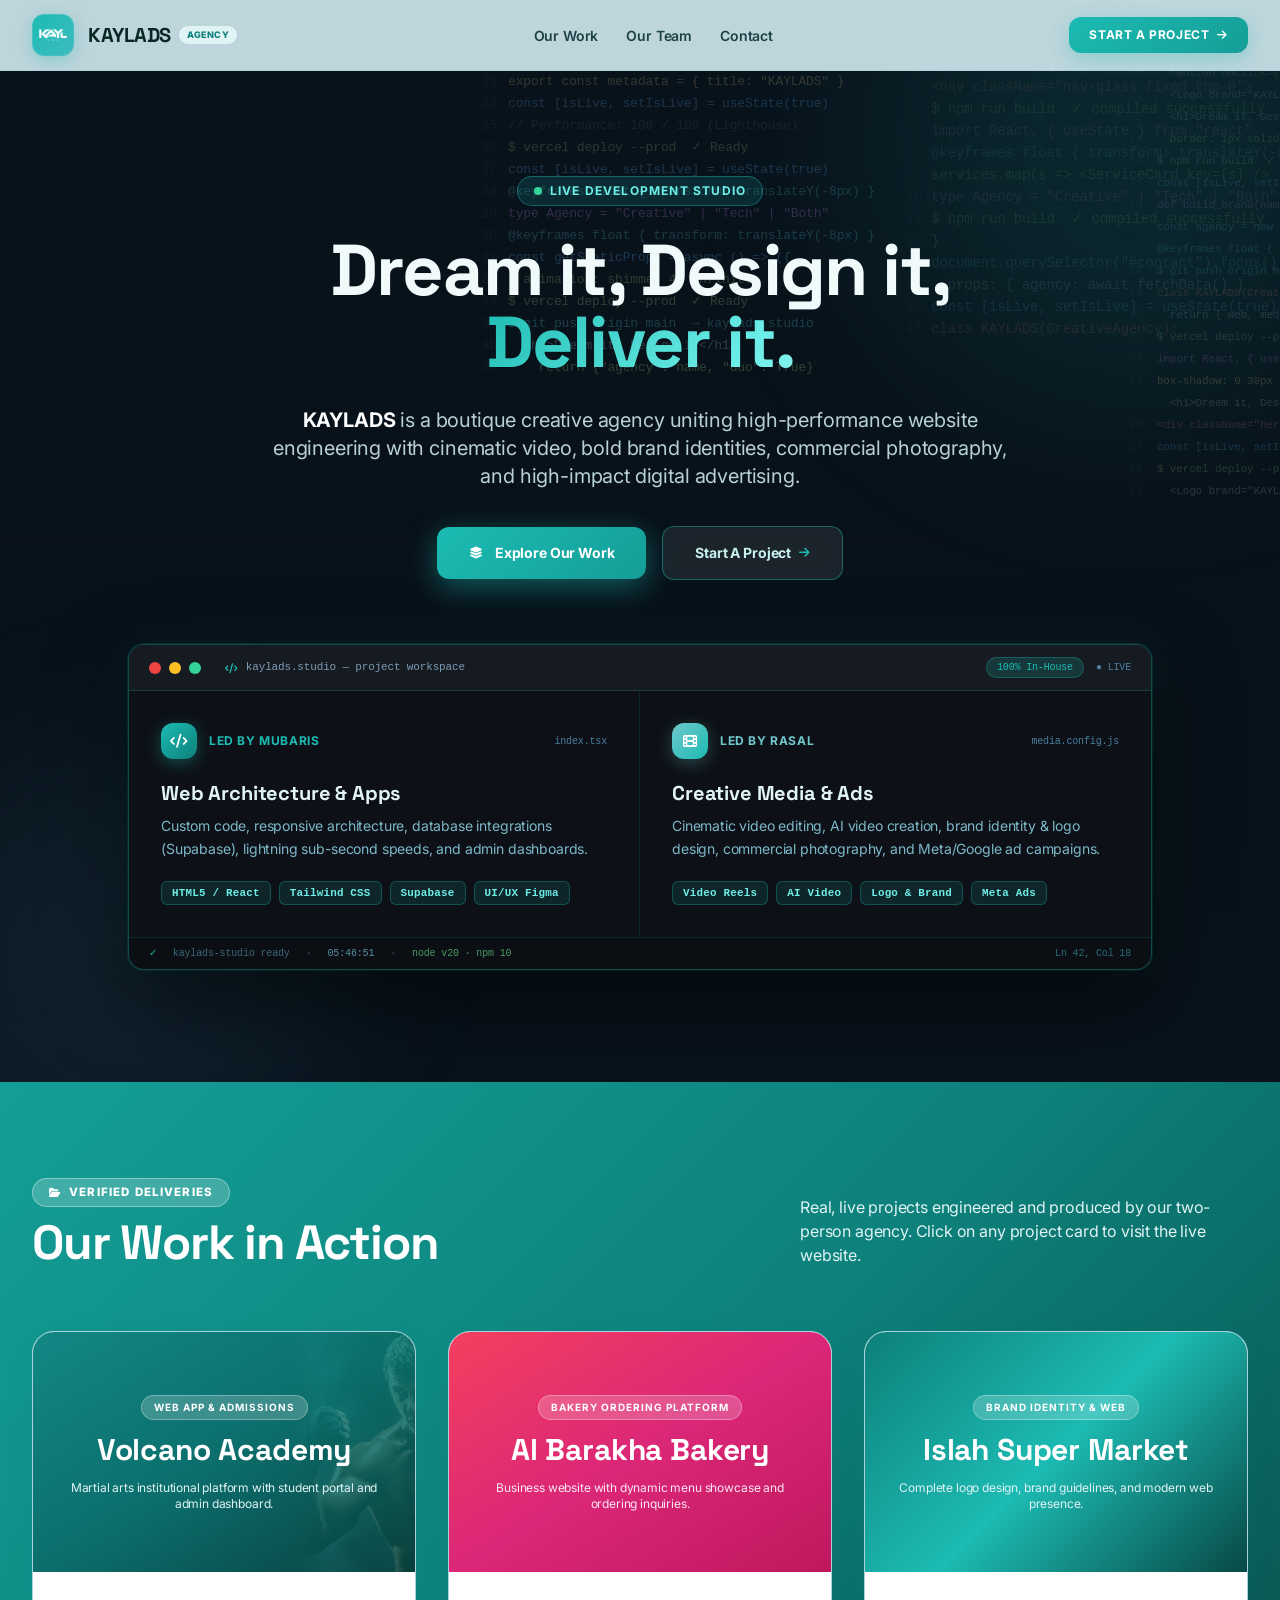
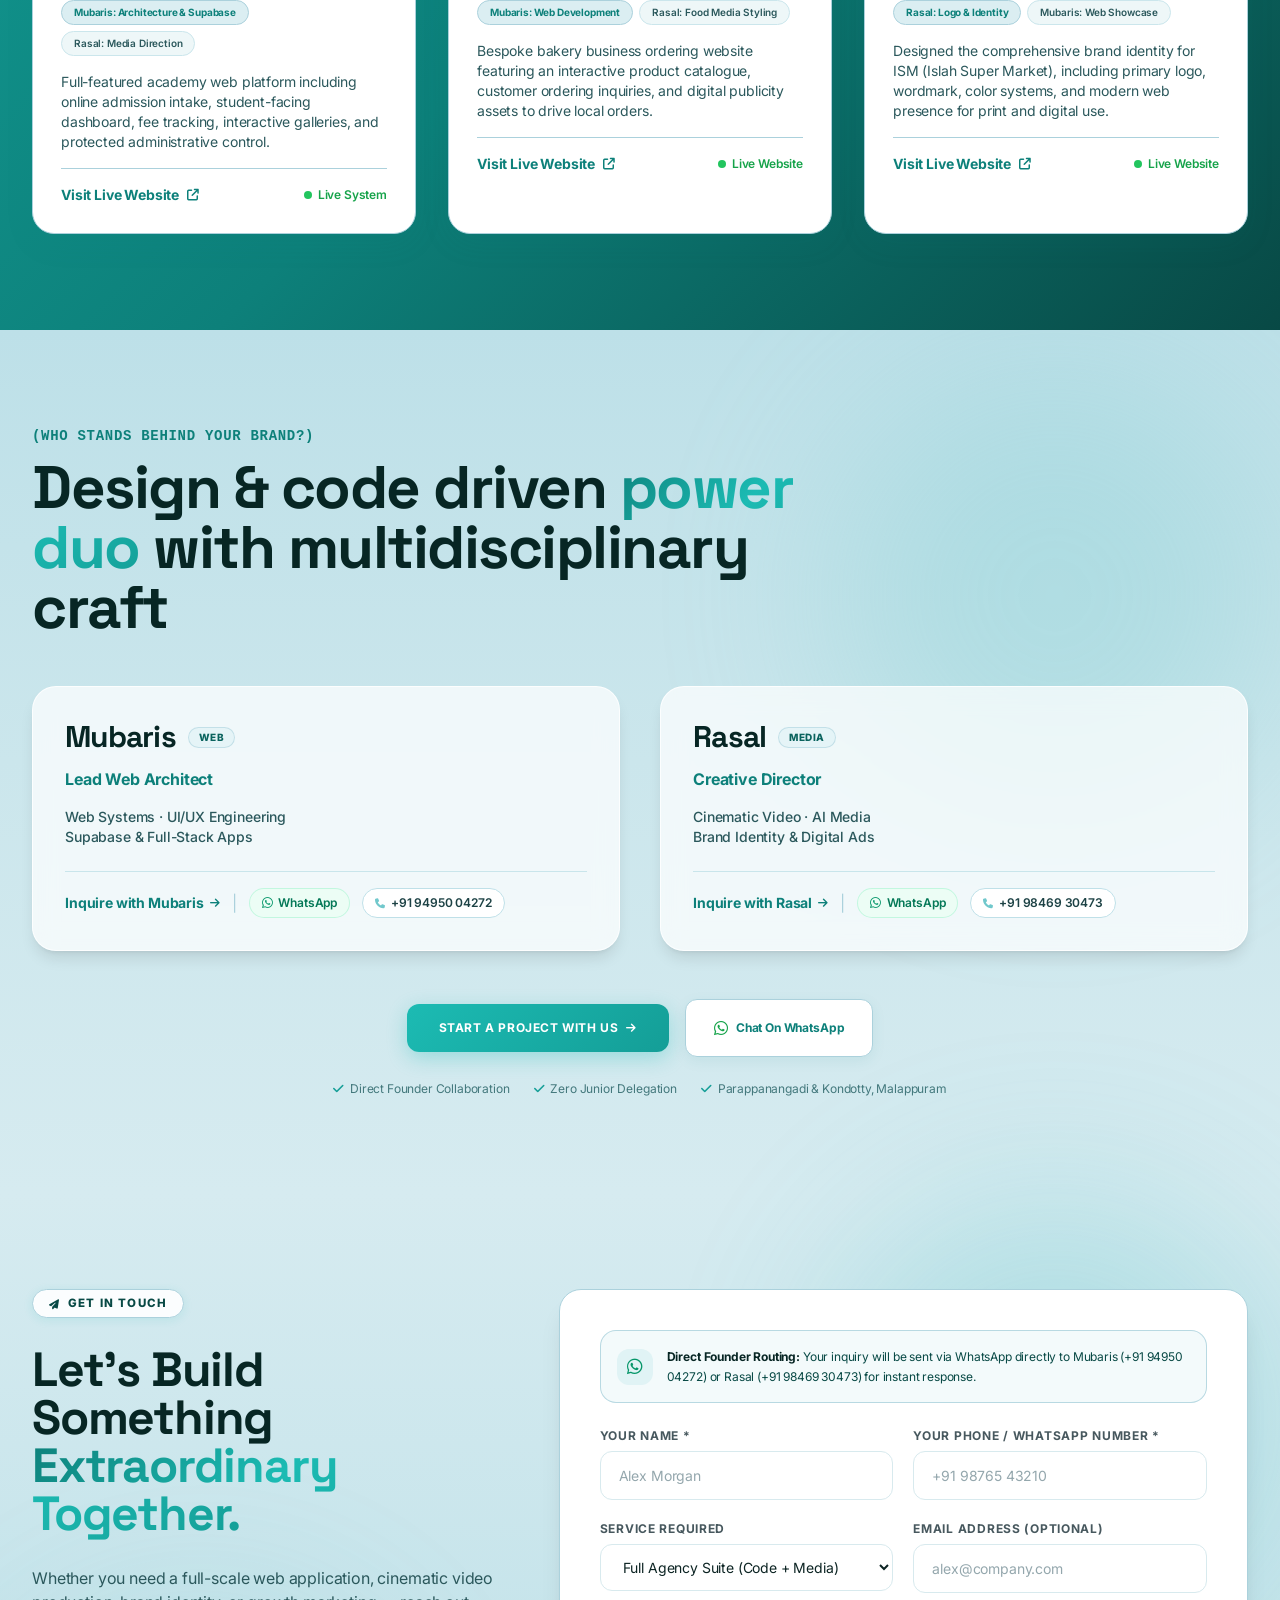
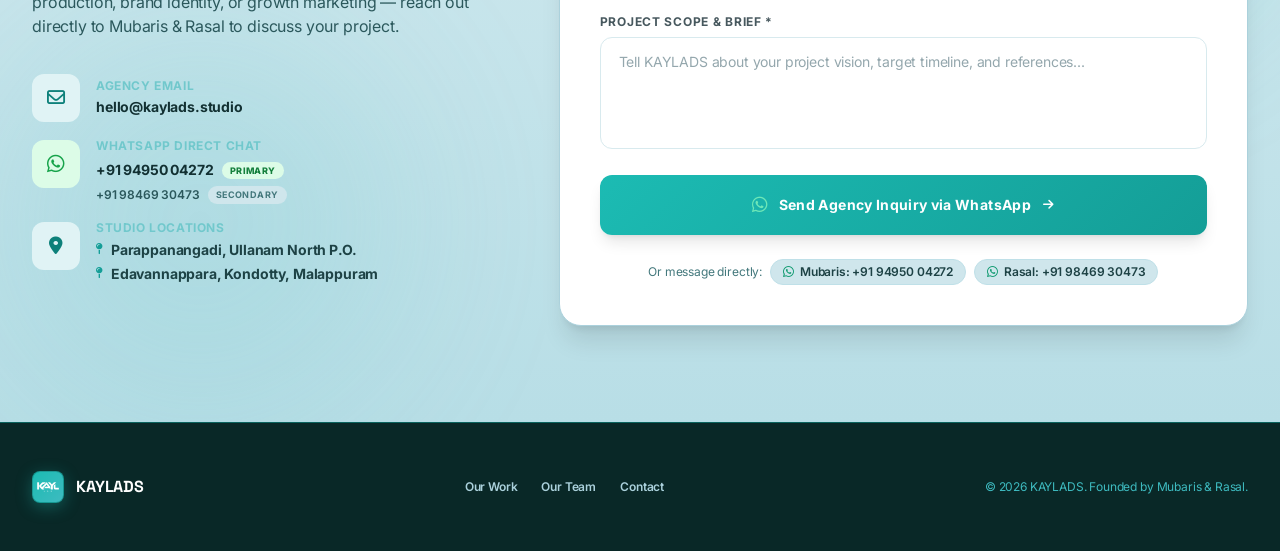
==== index.html @ cbc44e47 "fix(mobile): reduce canvas columns and spacing on small screens" ====
<!DOCTYPE html>
<html lang="en" class="scroll-smooth">
<head>
    <meta charset="UTF-8">
    <meta name="viewport" content="width=device-width, initial-scale=1.0">
    <meta http-equiv="X-Content-Type-Options" content="nosniff">
    <meta name="referrer" content="strict-origin-when-cross-origin">
    <link rel="icon" type="image/png" href="kaylads-logo-square-white.png">
    <title data-brand-meta-title>KAYLADS | Two-Person Creative & Digital Agency</title>
    <meta name="description" content="KAYLADS is a premium two-person creative agency founded by Mubaris (Web Architect) and Rasal (Creative Director). We engineer high-performance websites and produce cinematic video, bold brand identities, photography, and high-impact digital advertising.">

    <!-- Google Fonts: Space Grotesk (headings) + Inter (body) -->
    <link rel="preconnect" href="https://fonts.googleapis.com">
    <link rel="preconnect" href="https://fonts.gstatic.com" crossorigin>
    <link href="https://fonts.googleapis.com/css2?family=Space+Grotesk:wght@400;500;600;700;800&family=Inter:wght@300;400;500;600;700;800&display=swap" rel="stylesheet">

    <!-- FontAwesome 6 -->
    <link rel="stylesheet" href="https://cdnjs.cloudflare.com/ajax/libs/font-awesome/6.5.1/css/all.min.css">

    <!-- Pre-compiled stylesheet (offline safe) -->
    <link rel="stylesheet" href="./style.css">

    <!-- Tailwind local engine -->
    <script src="./tailwind.js"></script>
    <script>
        tailwind.config = {
            theme: {
                extend: {
                    fontFamily: {
                        sans: ['"Inter"', 'sans-serif'],
                        display: ['"Space Grotesk"', 'sans-serif']
                    },
                    colors: {
                        violet: {
                            50:  '#f0f9fa',
                            100: '#e0f3f5',
                            200: '#abd1dc',
                            300: '#6fc8cb',
                            400: '#3ebbc0',
                            500: '#1cbbb3',
                            600: '#149e97',
                            700: '#0d807a',
                            800: '#0a635e',
                            900: '#084945',
                        },
                        teal: {
                            50:  '#f0f9fa',
                            100: '#e0f3f5',
                            200: '#abd1dc',
                            300: '#6fc8cb',
                            400: '#3ebbc0',
                            500: '#1cbbb3',
                            600: '#149e97',
                            700: '#0d807a',
                            800: '#0a635e',
                            900: '#084945',
                        },
                        slate: {
                            50:  '#dceef2',
                            100: '#cfe6ec',
                            200: '#bfe0e8',
                            300: '#abd1dc',
                            400: '#71c8cc',
                            500: '#43787c',
                            600: '#2b585c',
                            700: '#1d4245',
                            800: '#123032',
                            900: '#072624',
                        }
                    },
                    animation: {
                        'float': 'float 6s ease-in-out infinite',
                        'pulse-slow': 'pulse 4s cubic-bezier(0.4, 0, 0.6, 1) infinite',
                    },
                    keyframes: {
                        float: {
                            '0%, 100%': { transform: 'translateY(0px)' },
                            '50%': { transform: 'translateY(-8px)' },
                        }
                    }
                }
            }
        }
    </script>

    <style>
        /* ================================================
           KAYLADS AGENCY DESIGN SYSTEM — Turquoise & Ice Blue Theme
           Canvas: Soft Ice Blue (#d6ebf0 / #cbe6ec)
           Soft Accent: Pastel Ice Blue (#abd1dc / #bde0e8)
           Primary Accent: Vibrant Turquoise / Cyan (#1cbbb3 / #149e97)
           Wave & Pattern Accent: Wave Teal (#71c8cc / #3ebbc0)
           Contrast Text: Deep Cyan-Slate (#072624 / #163837 / #2b585c)
        ================================================ */
        :root {
            --bg-canvas: #d6ebf0;
            --bg-surface: #cbe6ec;
            --bg-surface-subtle: #bde0e8;
            --border-light: #abd1dc;
            --border-hover: #1cbbb3;
            --text-heading: #072624;
            --text-body: #163837;
            --text-muted: #3d6062;
            --violet-primary: #1cbbb3;
            --violet-deep: #149e97;
            --violet-soft: #cbe6ec;
        }

        html { scroll-behavior: smooth; }

        body {
            background-color: var(--bg-canvas);
            color: var(--text-body);
            font-family: 'Inter', sans-serif;
            overflow-x: hidden;
            letter-spacing: -0.01em;
        }

        /* ── Custom Scrollbar ── */
        ::-webkit-scrollbar { width: 7px; }
        ::-webkit-scrollbar-track { background: #cbe6ec; }
        ::-webkit-scrollbar-thumb { background: #1cbbb3; border-radius: 4px; }
        ::-webkit-scrollbar-thumb:hover { background: #149e97; }

        /* ── Selection ── */
        ::selection { background: #1cbbb3; color: #ffffff; }

        /* ── Agency Brand Logo ── */
        .agency-logo-badge {
            width: 42px;
            height: 42px;
            border-radius: 12px;
            background: linear-gradient(135deg, #1cbbb3 0%, #3ebbc0 100%);
            display: flex;
            align-items: center;
            justify-content: center;
            box-shadow: 0 4px 16px rgba(28, 187, 179, 0.35);
            flex-shrink: 0;
            transition: transform 0.25s ease;
        }
        .agency-logo-badge:hover {
            transform: scale(1.05);
        }

        /* ── Navigation Glass ── */
        .nav-glass {
            background: rgba(207, 230, 236, 0.92);
            backdrop-filter: blur(20px);
            -webkit-backdrop-filter: blur(20px);
            border-bottom: 1px solid rgba(171, 209, 220, 0.7);
            transition: all 0.3s ease;
        }
        .nav-glass.scrolled {
            box-shadow: 0 8px 30px rgba(13, 128, 122, 0.12);
            background: rgba(195, 224, 231, 0.96);
        }
        .nav-link {
            font-size: 0.875rem;
            font-weight: 600;
            color: #1d4245;
            transition: color 0.2s ease;
        }
        .nav-link:hover { color: #0d807a; }
        .nav-link.active { color: #0d807a; }

        /* ── Primary & Secondary Buttons ── */
        .btn-violet-primary {
            background: linear-gradient(135deg, #1cbbb3 0%, #149e97 100%);
            color: #ffffff;
            font-weight: 700;
            border-radius: 12px;
            transition: all 0.25s cubic-bezier(0.16, 1, 0.3, 1);
            box-shadow: 0 6px 20px rgba(28, 187, 179, 0.32);
            display: inline-flex;
            align-items: center;
            justify-content: center;
            gap: 8px;
        }
        .btn-violet-primary:hover {
            background: linear-gradient(135deg, #149e97 0%, #0d807a 100%);
            transform: translateY(-2px);
            box-shadow: 0 10px 28px rgba(28, 187, 179, 0.42);
            color: #ffffff;
        }

        .btn-violet-secondary {
            background: #ffffff;
            color: #0d807a;
            font-weight: 700;
            border-radius: 12px;
            border: 1.5px solid #abd1dc;
            transition: all 0.25s ease;
            display: inline-flex;
            align-items: center;
            justify-content: center;
            gap: 8px;
            box-shadow: 0 4px 14px rgba(13, 128, 122, 0.08);
        }
        .btn-violet-secondary:hover {
            border-color: #1cbbb3;
            background: #e0f3f5;
            transform: translateY(-2px);
            box-shadow: 0 6px 18px rgba(28, 187, 179, 0.18);
        }

        /* ── Agency Cards ── */
        .agency-card {
            background: #ffffff;
            border: 1.5px solid #abd1dc;
            border-radius: 22px;
            box-shadow: 0 10px 30px rgba(13, 128, 122, 0.08);
            transition: all 0.35s cubic-bezier(0.16, 1, 0.3, 1);
        }
        .agency-card:hover {
            border-color: #1cbbb3;
            box-shadow: 0 18px 45px -8px rgba(28, 187, 179, 0.28);
            transform: translateY(-5px);
        }

        /* ── Featured Highlight Card ── */
        .agency-card-featured {
            background: linear-gradient(135deg, #1cbbb3 0%, #149e97 50%, #0a635e 100%);
            color: #ffffff;
            border: none;
            box-shadow: 0 16px 36px rgba(20, 158, 151, 0.28);
        }
        .agency-card-featured:hover {
            box-shadow: 0 20px 48px rgba(20, 158, 151, 0.38);
            transform: translateY(-5px);
        }

        /* ── Section Labels / Badges ── */
        .agency-label {
            display: inline-flex;
            align-items: center;
            gap: 8px;
            font-size: 0.72rem;
            font-weight: 800;
            letter-spacing: 0.1em;
            text-transform: uppercase;
            color: #084945;
            background: rgba(255, 255, 255, 0.9);
            border: 1px solid #abd1dc;
            padding: 5px 16px;
            border-radius: 9999px;
            box-shadow: 0 2px 10px rgba(28, 187, 179, 0.12);
        }

        /* ── Gradient Text ── */
        .gradient-text {
            background: linear-gradient(135deg, #0d807a 0%, #1cbbb3 50%, #149e97 100%);
            -webkit-background-clip: text;
            -webkit-text-fill-color: transparent;
            background-clip: text;
        }

        /* ── Pills & Tags ── */
        .pill-violet {
            display: inline-block;
            padding: 4px 12px;
            background: #dbeef2;
            color: #0d807a;
            border: 1px solid #abd1dc;
            border-radius: 9999px;
            font-size: 0.72rem;
            font-weight: 700;
        }
        .pill-slate {
            display: inline-block;
            padding: 4px 12px;
            background: #eef7f8;
            color: #2b585c;
            border: 1px solid #cbe6ec;
            border-radius: 9999px;
            font-size: 0.72rem;
            font-weight: 600;
        }

        /* ── Ambient Background Blobs ── */
        .ambient-blob {
            position: absolute;
            border-radius: 9999px;
            pointer-events: none;
            filter: blur(90px);
            opacity: 0.15;
        }

        /* ── Icon Box ── */
        .agency-icon-box {
            width: 54px;
            height: 54px;
            border-radius: 16px;
            display: flex;
            align-items: center;
            justify-content: center;
            font-size: 1.35rem;
            flex-shrink: 0;
            transition: transform 0.3s ease;
        }
        .agency-card:hover .agency-icon-box {
            transform: scale(1.1) rotate(2deg);
        }

        /* ── Workflow Step Numbers ── */
        .step-number {
            font-family: 'Space Grotesk', sans-serif;
            font-size: 2.8rem;
            font-weight: 800;
            background: linear-gradient(135deg, #abd1dc, #6fc8cb);
            -webkit-background-clip: text;
            -webkit-text-fill-color: transparent;
            background-clip: text;
            line-height: 1;
        }

        /* ── Form Inputs ── */
        .agency-input {
            width: 100%;
            padding: 13px 18px;
            background: #ffffff;
            border: 1.5px solid #d8eaee;
            border-radius: 12px;
            color: #0c2423;
            font-size: 0.875rem;
            font-family: 'Inter', sans-serif;
            transition: border-color 0.2s ease, box-shadow 0.2s ease;
            outline: none;
        }
        .agency-input::placeholder { color: #94a7ad; }
        .agency-input:focus {
            border-color: #1cbbb3;
            box-shadow: 0 0 0 3px rgba(28, 187, 179, 0.15);
        }
        .agency-label-text {
            display: block;
            font-size: 0.75rem;
            font-weight: 700;
            color: #47585e;
            text-transform: uppercase;
            letter-spacing: 0.06em;
            margin-bottom: 6px;
        }

        /* ── Scroll Reveal ── */
        .reveal {
            opacity: 0;
            transform: translateY(22px);
            transition: opacity 0.6s cubic-bezier(0.16, 1, 0.3, 1), transform 0.6s cubic-bezier(0.16, 1, 0.3, 1);
        }
        .reveal.visible {
            opacity: 1;
            transform: translateY(0);
        }

        /* ══════════════════════════════════════════════
           KAYLADS LIVE CODING HERO STYLES
        ══════════════════════════════════════════════ */

        /* Hero Section base */
        .kaylads-hero {
            background: #080e14;
            min-height: 100vh;
            position: relative;
        }

        /* Animated code gradient for "Deliver it." */
        .kaylads-code-gradient {
            background: linear-gradient(135deg, #1cbbb3 0%, #6deee8 40%, #a8f3f1 60%, #1cbbb3 100%);
            background-size: 200% 200%;
            -webkit-background-clip: text;
            -webkit-text-fill-color: transparent;
            background-clip: text;
            animation: kaylads-shimmer 4s ease-in-out infinite;
        }
        @keyframes kaylads-shimmer {
            0%   { background-position: 0% 50%; }
            50%  { background-position: 100% 50%; }
            100% { background-position: 0% 50%; }
        }

        /* Code tag pills inside editor mockup */
        .kaylads-code-tag {
            display: inline-block;
            padding: 3px 10px;
            border-radius: 6px;
            font-size: 0.68rem;
            font-weight: 700;
            font-family: 'Courier New', monospace;
            background: rgba(28, 187, 179, 0.12);
            color: #6deee8;
            border: 1px solid rgba(28, 187, 179, 0.3);
            letter-spacing: 0.02em;
            transition: background 0.2s ease;
        }
        .kaylads-code-tag:hover {
            background: rgba(28, 187, 179, 0.22);
        }

        /* Reduced motion: disable canvas animation, show static dark bg */
        @media (prefers-reduced-motion: reduce) {
            .kaylads-hero canvas { display: none; }
            .kaylads-code-gradient { animation: none; }
        }

        /* Mobile tweaks for hero canvas */
        @media (max-width: 640px) {
            .kaylads-hero { min-height: auto; }
        }
    </style>
</head>

<body style="background:#d6ebf0; color:#163837;">

    <!-- ============================================================ -->
    <!-- NAVIGATION BAR                                               -->
    <!-- ============================================================ -->
    <nav id="mainNav" class="nav-glass fixed top-0 left-0 right-0 z-50 py-3.5">
        <div class="max-w-7xl mx-auto px-4 sm:px-6 lg:px-8">
            <div class="flex items-center justify-between">

                <!-- Agency Logo & Wordmark -->
                <a href="#home" class="flex items-center gap-3.5 group">
                    <div class="agency-logo-badge overflow-hidden p-1.5 border border-teal-300/40">
                        <img src="kaylads-logo-white.png" alt="KAYLADS Logo" class="w-full h-full object-contain">
                    </div>
                    <div>
                        <div class="flex items-center gap-2">
                            <span class="font-display font-extrabold text-xl text-slate-900 tracking-tight leading-none" data-brand-name>KAYLADS</span>
                            <span class="text-[9px] font-extrabold bg-violet-100 text-violet-700 px-2 py-0.5 rounded-full uppercase tracking-wider">Agency</span>
                        </div>
                    </div>
                </a>

                <!-- Desktop Navigation Links -->
                <div class="hidden md:flex items-center gap-7">
                    <a href="#work" class="nav-link">Our Work</a>
                    <a href="#team" class="nav-link">Our Team</a>
                    <a href="#contact" class="nav-link">Contact</a>
                </div>

                <!-- CTA & Mobile Toggle -->
                <div class="flex items-center gap-3">
                    <a href="#contact" class="hidden sm:inline-flex btn-violet-primary px-5 py-2.5 text-xs uppercase tracking-wider">
                        <span>Start A Project</span>
                        <i class="fa-solid fa-arrow-right text-[11px]"></i>
                    </a>
                    <button id="mobileMenuBtn" class="md:hidden p-2.5 rounded-xl border border-violet-200 text-slate-600 hover:text-violet-600 hover:border-violet-300 transition" aria-label="Toggle Menu">
                        <i class="fa-solid fa-bars text-lg" id="menuIcon"></i>
                    </button>
                </div>

            </div>
        </div>

        <!-- Mobile Drawer Menu -->
        <div id="mobileMenu" class="hidden md:hidden border-t border-violet-200 px-6 py-5 space-y-4 backdrop-blur-xl" style="background:rgba(207,230,236,0.98);">
            <a href="#work" onclick="toggleMenu()" class="block text-base font-semibold text-slate-700 hover:text-violet-600 transition py-1">Our Work</a>
            <a href="#team" onclick="toggleMenu()" class="block text-base font-semibold text-slate-700 hover:text-violet-600 transition py-1">Our Team</a>
            <a href="#contact" onclick="toggleMenu()" class="block text-base font-semibold text-slate-700 hover:text-violet-600 transition py-1">Contact</a>
            <a href="#contact" onclick="toggleMenu()" class="btn-violet-primary block w-full text-center py-3 text-sm font-bold">Start A Project</a>
        </div>
    </nav>

    <!-- ============================================================ -->
    <!-- HERO SECTION — Live Coding Background                        -->
    <!-- ============================================================ -->
    <header id="home" class="kaylads-hero relative pt-32 pb-20 md:pt-44 md:pb-28 overflow-hidden">

        <!-- Live Coding Canvas (z-index:0, covers entire hero) -->
        <canvas id="codeCanvas" aria-hidden="true" style="position:absolute;inset:0;width:100%;height:100%;z-index:0;pointer-events:none;"></canvas>

        <!-- Dark Overlay for readability -->
        <div style="position:absolute;inset:0;z-index:1;background:linear-gradient(180deg,rgba(8,20,30,0.72) 0%,rgba(8,20,30,0.55) 50%,rgba(8,20,30,0.72) 100%);pointer-events:none;"></div>

        <!-- Ambient Cyan Glows -->
        <div style="position:absolute;width:500px;height:500px;border-radius:9999px;background:rgba(28,187,179,0.12);filter:blur(100px);top:-100px;right:-100px;z-index:1;pointer-events:none;"></div>
        <div style="position:absolute;width:400px;height:400px;border-radius:9999px;background:rgba(100,200,255,0.08);filter:blur(90px);bottom:-80px;left:-80px;z-index:1;pointer-events:none;"></div>

        <div class="max-w-7xl mx-auto px-4 sm:px-6 lg:px-8 relative" style="z-index:2;">

            <div class="text-center max-w-4xl mx-auto space-y-7 mb-16">

                <!-- Live Coding Label -->
                <div class="inline-flex items-center gap-2 px-4 py-1.5 rounded-full text-xs font-bold uppercase tracking-widest" style="background:rgba(28,187,179,0.15);border:1px solid rgba(28,187,179,0.4);color:#6deee8;">
                    <span class="w-2 h-2 rounded-full bg-emerald-400 animate-pulse inline-block"></span>
                    Live Development Studio
                </div>

                <!-- Agency Headline -->
                <h1 class="font-display font-extrabold text-4xl sm:text-6xl lg:text-7xl tracking-tight leading-[1.08]" style="color:#f0fafb;">
                    Dream it, Design it,<br class="hidden sm:inline">
                    <span class="kaylads-code-gradient">Deliver it.</span>
                </h1>

                <!-- Agency Sub-copy -->
                <p class="text-base sm:text-lg lg:text-xl font-normal leading-relaxed max-w-3xl mx-auto" style="color:rgba(203,230,236,0.9);">
                    <strong style="color:#ffffff;font-weight:700;">KAYLADS</strong> is a boutique creative agency uniting high-performance website engineering with cinematic video, bold brand identities, commercial photography, and high-impact digital advertising.
                </p>

                <!-- Dual Action CTAs -->
                <div class="flex flex-col sm:flex-row items-center justify-center gap-4 pt-2">
                    <a href="#work" class="btn-violet-primary w-full sm:w-auto px-8 py-4 text-sm" style="box-shadow:0 8px 30px rgba(28,187,179,0.45);">
                        <i class="fa-solid fa-layer-group text-xs mr-1"></i>
                        <span>Explore Our Work</span>
                    </a>
                    <a href="#contact" class="w-full sm:w-auto px-8 py-4 text-sm font-bold rounded-xl flex items-center justify-center gap-2 transition-all" style="background:rgba(255,255,255,0.08);color:#c8f0ee;border:1.5px solid rgba(28,187,179,0.45);backdrop-filter:blur(8px);" onmouseover="this.style.background='rgba(28,187,179,0.18)'" onmouseout="this.style.background='rgba(255,255,255,0.08)'">
                        <span>Start A Project</span>
                        <i class="fa-solid fa-arrow-right text-xs" style="color:#1cbbb3;"></i>
                    </a>
                </div>

            </div>

            <!-- Code Editor Mockup (Two-Pillar Showcase) -->
            <div class="max-w-5xl mx-auto reveal">
                <!-- Outer editor chrome -->
                <div class="rounded-2xl overflow-hidden shadow-2xl" style="background:#0d1117;border:1px solid rgba(28,187,179,0.35);box-shadow:0 30px 80px rgba(0,0,0,0.6),0 0 0 1px rgba(28,187,179,0.15),0 0 60px rgba(28,187,179,0.08);">

                    <!-- Editor Title Bar -->
                    <div class="flex items-center justify-between px-5 py-3" style="background:#161b22;border-bottom:1px solid rgba(28,187,179,0.2);">
                        <div class="flex items-center gap-2">
                            <span class="w-3 h-3 rounded-full bg-red-500 inline-block"></span>
                            <span class="w-3 h-3 rounded-full bg-amber-400 inline-block"></span>
                            <span class="w-3 h-3 rounded-full bg-emerald-400 inline-block"></span>
                            <div class="ml-4 flex items-center gap-2 text-[11px] font-mono" style="color:#7d9bb3;">
                                <i class="fa-solid fa-code text-[10px]" style="color:#1cbbb3;"></i>
                                <span>kaylads.studio — project workspace</span>
                            </div>
                        </div>
                        <div class="flex items-center gap-3 text-[10px] font-mono" style="color:#4a7fa0;">
                            <span style="background:rgba(28,187,179,0.18);color:#1cbbb3;padding:2px 10px;border-radius:20px;border:1px solid rgba(28,187,179,0.3);">100% In-House</span>
                            <span>● LIVE</span>
                        </div>
                    </div>

                    <!-- Editor Body — Dual Pillars -->
                    <div class="grid grid-cols-1 md:grid-cols-2 gap-0">

                        <!-- Pillar 1: Web Engineering -->
                        <div class="p-6 sm:p-8" style="border-right:1px solid rgba(28,187,179,0.15);">
                            <div class="flex items-center justify-between mb-5">
                                <div class="flex items-center gap-3">
                                    <div class="w-9 h-9 rounded-xl flex items-center justify-center" style="background:linear-gradient(135deg,#1cbbb3,#0d807a);box-shadow:0 4px 16px rgba(28,187,179,0.35);">
                                        <i class="fa-solid fa-code text-white text-sm"></i>
                                    </div>
                                    <span class="text-xs font-bold uppercase tracking-wider" style="color:#1cbbb3;">Led by Mubaris</span>
                                </div>
                                <span class="text-[10px] font-mono" style="color:#4a7fa0;">index.tsx</span>
                            </div>
                            <h3 class="font-display font-bold text-xl mb-2" style="color:#e2f5f5;">Web Architecture &amp; Apps</h3>
                            <p class="text-sm leading-relaxed mb-5" style="color:#7db8c8;">
                                Custom code, responsive architecture, database integrations (Supabase), lightning sub-second speeds, and admin dashboards.
                            </p>
                            <div class="flex flex-wrap gap-2">
                                <span class="kaylads-code-tag">HTML5 / React</span>
                                <span class="kaylads-code-tag">Tailwind CSS</span>
                                <span class="kaylads-code-tag">Supabase</span>
                                <span class="kaylads-code-tag">UI/UX Figma</span>
                            </div>
                        </div>

                        <!-- Pillar 2: Creative Media -->
                        <div class="p-6 sm:p-8">
                            <div class="flex items-center justify-between mb-5">
                                <div class="flex items-center gap-3">
                                    <div class="w-9 h-9 rounded-xl flex items-center justify-center" style="background:linear-gradient(135deg,#6fc8cb,#1cbbb3);box-shadow:0 4px 16px rgba(111,200,203,0.3);">
                                        <i class="fa-solid fa-film text-white text-sm"></i>
                                    </div>
                                    <span class="text-xs font-bold uppercase tracking-wider" style="color:#6fc8cb;">Led by Rasal</span>
                                </div>
                                <span class="text-[10px] font-mono" style="color:#4a7fa0;">media.config.js</span>
                            </div>
                            <h3 class="font-display font-bold text-xl mb-2" style="color:#e2f5f5;">Creative Media &amp; Ads</h3>
                            <p class="text-sm leading-relaxed mb-5" style="color:#7db8c8;">
                                Cinematic video editing, AI video creation, brand identity &amp; logo design, commercial photography, and Meta/Google ad campaigns.
                            </p>
                            <div class="flex flex-wrap gap-2">
                                <span class="kaylads-code-tag">Video Reels</span>
                                <span class="kaylads-code-tag">AI Video</span>
                                <span class="kaylads-code-tag">Logo &amp; Brand</span>
                                <span class="kaylads-code-tag">Meta Ads</span>
                            </div>
                        </div>

                    </div>

                    <!-- Terminal Status Bar -->
                    <div class="flex items-center gap-4 px-5 py-2 text-[10px] font-mono" style="background:#0b0f14;border-top:1px solid rgba(28,187,179,0.12);color:#3d6678;">
                        <span style="color:#1cbbb3;">✓</span>
                        <span>kaylads-studio ready</span>
                        <span>·</span>
                        <span id="terminalClock" style="color:#5a8fa6;"></span>
                        <span>·</span>
                        <span style="color:#4a9960;">node v20 · npm 10</span>
                        <span class="ml-auto" style="color:#2b6b7a;">Ln 42, Col 18</span>
                    </div>

                </div>
            </div>

        </div>
    </header>

    <!-- ============================================================ -->
    <!-- OUR WORK / FEATURED PROJECTS                                 -->
    <!-- ============================================================ -->
    <section id="work" class="py-24 relative z-10" style="background: linear-gradient(135deg, #149e97 0%, #0d807a 50%, #084945 100%);">
        <div class="max-w-7xl mx-auto px-4 sm:px-6 lg:px-8">

            <div class="flex flex-col md:flex-row md:items-end justify-between mb-16 gap-6 reveal">
                <div class="space-y-3">
                    <span class="agency-label" style="background:rgba(255,255,255,0.2); color:#ffffff; border-color:rgba(255,255,255,0.35); backdrop-blur-sm;"><i class="fa-solid fa-folder-open text-[10px]"></i> Verified Deliveries</span>
                    <h2 class="font-display font-extrabold text-3xl sm:text-5xl text-white tracking-tight">
                        Our Work in Action
                    </h2>
                </div>
                <p class="text-teal-100 text-sm sm:text-base max-w-md">
                    Real, live projects engineered and produced by our two-person agency. Click on any project card to visit the live website.
                </p>
            </div>

            <!-- 3 Live Project Cards Grid + Admin-added projects -->
            <div id="projectsGrid" class="grid grid-cols-1 md:grid-cols-2 lg:grid-cols-3 gap-8">

                <!-- Project 1: Volcano Martial Arts Academy -->
                <div class="agency-card overflow-hidden reveal group">
                    <a href="https://volcanoacademy.vercel.app" target="_blank" rel="noopener noreferrer" class="block h-60 bg-gradient-to-br from-violet-600 via-violet-700 to-violet-900 relative flex items-center justify-center p-6 transition group-hover:brightness-105">
                        <div class="absolute inset-0 opacity-15" style="background-image: url('hero-bg.jpg'); background-size: cover; background-position: center;"></div>
                        <div class="relative z-10 text-center space-y-3">
                            <span class="inline-block px-3 py-1 bg-white/20 border border-white/30 text-white text-[10px] font-bold uppercase tracking-widest rounded-full">Web App &amp; Admissions</span>
                            <h3 class="font-display font-bold text-2xl sm:text-3xl text-white">Volcano Academy</h3>
                            <p class="text-xs text-violet-100 max-w-xs mx-auto">Martial arts institutional platform with student portal and admin dashboard.</p>
                        </div>
                    </a>
                    <div class="p-7 space-y-4">
                        <div class="flex flex-wrap gap-1.5">
                            <span class="pill-violet text-[10px]">Mubaris: Architecture &amp; Supabase</span>
                            <span class="pill-slate text-[10px]">Rasal: Media Direction</span>
                        </div>
                        <p class="text-slate-600 text-xs sm:text-sm leading-relaxed">
                            Full-featured academy web platform including online admission intake, student-facing dashboard, fee tracking, interactive galleries, and protected administrative control.
                        </p>
                        <div class="flex items-center justify-between pt-4 border-t border-violet-200">
                            <a href="https://volcanoacademy.vercel.app" target="_blank" rel="noopener noreferrer" class="text-sm font-bold text-violet-700 hover:text-violet-900 flex items-center gap-2 transition">
                                <span>Visit Live Website</span>
                                <i class="fa-solid fa-arrow-up-right-from-square text-xs"></i>
                            </a>
                            <span class="text-xs text-green-600 font-semibold flex items-center gap-1.5">
                                <span class="w-2 h-2 rounded-full bg-green-500 animate-pulse inline-block"></span>
                                Live System
                            </span>
                        </div>
                    </div>
                </div>

                <!-- Project 2: Al Barakha Bakery -->
                <div class="agency-card overflow-hidden reveal group">
                    <a href="https://albarakhabakery.vercel.app" target="_blank" rel="noopener noreferrer" class="block h-60 bg-gradient-to-br from-rose-500 via-pink-600 to-pink-700 relative flex items-center justify-center p-6 transition group-hover:brightness-105">
                        <div class="relative z-10 text-center space-y-3">
                            <span class="inline-block px-3 py-1 bg-white/20 border border-white/30 text-white text-[10px] font-bold uppercase tracking-widest rounded-full">Bakery Ordering Platform</span>
                            <h3 class="font-display font-bold text-2xl sm:text-3xl text-white">Al Barakha Bakery</h3>
                            <p class="text-xs text-pink-100 max-w-xs mx-auto">Business website with dynamic menu showcase and ordering inquiries.</p>
                        </div>
                    </a>
                    <div class="p-7 space-y-4">
                        <div class="flex flex-wrap gap-1.5">
                            <span class="pill-violet text-[10px]">Mubaris: Web Development</span>
                            <span class="pill-slate text-[10px]">Rasal: Food Media Styling</span>
                        </div>
                        <p class="text-slate-600 text-xs sm:text-sm leading-relaxed">
                            Bespoke bakery business ordering website featuring an interactive product catalogue, customer ordering inquiries, and digital publicity assets to drive local orders.
                        </p>
                        <div class="flex items-center justify-between pt-4 border-t border-violet-200">
                            <a href="https://albarakhabakery.vercel.app" target="_blank" rel="noopener noreferrer" class="text-sm font-bold text-violet-700 hover:text-violet-900 flex items-center gap-2 transition">
                                <span>Visit Live Website</span>
                                <i class="fa-solid fa-arrow-up-right-from-square text-xs"></i>
                            </a>
                            <span class="text-xs text-green-600 font-semibold flex items-center gap-1.5">
                                <span class="w-2 h-2 rounded-full bg-green-500 animate-pulse inline-block"></span>
                                Live Website
                            </span>
                        </div>
                    </div>
                </div>

                <!-- Project 3: Islah Super Market (ISM) -->
                <div class="agency-card overflow-hidden reveal group">
                    <a href="https://ism-web-blue.vercel.app" target="_blank" rel="noopener noreferrer" class="block h-60 relative flex items-center justify-center p-6 transition group-hover:brightness-105" style="background: linear-gradient(135deg, #0d807a 0%, #1cbbb3 50%, #084945 100%);">
                        <div class="relative z-10 text-center space-y-3">
                            <span class="inline-block px-3 py-1 bg-white/20 border border-white/30 text-white text-[10px] font-bold uppercase tracking-widest rounded-full">Brand Identity &amp; Web</span>
                            <h3 class="font-display font-bold text-2xl sm:text-3xl text-white">Islah Super Market</h3>
                            <p class="text-xs text-teal-100 max-w-xs mx-auto">Complete logo design, brand guidelines, and modern web presence.</p>
                        </div>
                    </a>
                    <div class="p-7 space-y-4">
                        <div class="flex flex-wrap gap-1.5">
                            <span class="pill-violet text-[10px]">Rasal: Logo &amp; Identity</span>
                            <span class="pill-slate text-[10px]">Mubaris: Web Showcase</span>
                        </div>
                        <p class="text-slate-600 text-xs sm:text-sm leading-relaxed">
                            Designed the comprehensive brand identity for ISM (Islah Super Market), including primary logo, wordmark, color systems, and modern web presence for print and digital use.
                        </p>
                        <div class="flex items-center justify-between pt-4 border-t border-violet-200">
                            <a href="https://ism-web-blue.vercel.app" target="_blank" rel="noopener noreferrer" class="text-sm font-bold text-violet-700 hover:text-violet-900 flex items-center gap-2 transition">
                                <span>Visit Live Website</span>
                                <i class="fa-solid fa-arrow-up-right-from-square text-xs"></i>
                            </a>
                            <span class="text-xs text-green-600 font-semibold flex items-center gap-1.5">
                                <span class="w-2 h-2 rounded-full bg-green-500 animate-pulse inline-block"></span>
                                Live Website
                            </span>
                        </div>
                    </div>
                </div>

                <!-- Admin-added projects injected here by JS -->

            </div>

        </div>
    </section>

    <!-- ============================================================ -->
    <!-- OUR TEAM / TWO-PERSON AGENCY PROFILES                        -->
    <!-- ============================================================ -->
    <section id="team" class="py-24 relative z-10 overflow-hidden" style="background: linear-gradient(180deg, #bde0e8 0%, #cbe6ec 50%, #d6ebf0 100%);">
        <!-- Ambient subtle background blob -->
        <div class="ambient-blob w-[450px] h-[450px] bg-violet-300 top-10 right-0" style="z-index:0; opacity:0.25;"></div>

        <div class="max-w-7xl mx-auto px-4 sm:px-6 lg:px-8 relative z-10">

            <!-- Section Header -->
            <div class="mb-12 reveal max-w-3xl">
                <span class="text-teal-700 font-mono text-xs sm:text-sm font-bold uppercase tracking-wider block mb-3">
                    (Who stands behind your brand?)
                </span>
                <h2 class="font-display font-extrabold text-3xl sm:text-5xl lg:text-6xl text-slate-900 tracking-tight leading-[1.12]">
                    Design &amp; code driven <span class="gradient-text">power duo</span> with multidisciplinary craft
                </h2>

            </div>

            <!-- Two-Column Power Duo Layout: Mubaris & Rasal with Work & Contact -->
            <div class="grid grid-cols-1 lg:grid-cols-2 gap-8 lg:gap-10 items-stretch reveal">

                <!-- Member 1: Mubaris (Lead Web Architect) -->
                <div class="rounded-3xl p-6 sm:p-8 border border-white/80 shadow-lg flex flex-col justify-between space-y-6" style="background: rgba(255, 255, 255, 0.72); backdrop-filter: blur(12px);">
                    <div class="space-y-3">
                        <div class="flex items-center gap-3">
                            <h3 class="font-display font-extrabold text-2xl sm:text-3xl text-slate-900 tracking-tight">Mubaris</h3>
                            <span class="text-[10px] font-extrabold uppercase tracking-wider text-teal-800 bg-teal-100/70 border border-teal-200/60 px-2.5 py-0.5 rounded-full">WEB</span>
                        </div>
                        <p class="text-sm sm:text-base font-bold text-teal-700">Lead Web Architect</p>
                        <p class="text-xs sm:text-sm text-slate-600 font-medium leading-relaxed pt-1">
                            Web Systems · UI/UX Engineering<br>
                            Supabase &amp; Full-Stack Apps
                        </p>

                    </div>

                    <div class="pt-4 border-t border-slate-200/80 flex flex-wrap items-center gap-3">
                        <a href="https://wa.me/919495004272?text=Hi%20Mubaris,%20I%20would%20like%20to%20discuss%20a%20web%20project." target="_blank" rel="noopener noreferrer" class="inline-flex items-center gap-1.5 text-xs sm:text-sm font-bold text-teal-700 hover:text-teal-900 transition group">
                            <span>Inquire with Mubaris</span>
                            <i class="fa-solid fa-arrow-right text-[11px] group-hover:translate-x-1 transition-transform"></i>
                        </a>
                        <span class="text-slate-300">|</span>
                        <a href="https://wa.me/919495004272?text=Hi%20Mubaris,%20I%20would%20like%20to%20discuss%20a%20web%20project." target="_blank" rel="noopener noreferrer" class="inline-flex items-center gap-1.5 px-3 py-1.5 rounded-full text-xs font-semibold bg-emerald-50 text-emerald-700 hover:bg-emerald-100 border border-emerald-200/60 transition">
                            <i class="fa-brands fa-whatsapp text-emerald-600"></i>
                            <span>WhatsApp</span>
                        </a>
                        <a href="tel:+919495004272" class="inline-flex items-center gap-1.5 px-3 py-1.5 rounded-full text-xs font-semibold bg-white text-slate-700 hover:bg-slate-50 border border-slate-200 transition">
                            <i class="fa-solid fa-phone text-slate-400 text-[10px]"></i>
                            <span>+91 94950 04272</span>
                        </a>
                    </div>
                </div>

                <!-- Member 2: Rasal (Creative Director) -->
                <div class="rounded-3xl p-6 sm:p-8 border border-white/80 shadow-lg flex flex-col justify-between space-y-6" style="background: rgba(255, 255, 255, 0.72); backdrop-filter: blur(12px);">
                    <div class="space-y-3">
                        <div class="flex items-center gap-3">
                            <h3 class="font-display font-extrabold text-2xl sm:text-3xl text-slate-900 tracking-tight">Rasal</h3>
                            <span class="text-[10px] font-extrabold uppercase tracking-wider text-teal-800 bg-teal-100/70 border border-teal-200/60 px-2.5 py-0.5 rounded-full">MEDIA</span>
                        </div>
                        <p class="text-sm sm:text-base font-bold text-teal-700">Creative Director</p>
                        <p class="text-xs sm:text-sm text-slate-600 font-medium leading-relaxed pt-1">
                            Cinematic Video · AI Media<br>
                            Brand Identity &amp; Digital Ads
                        </p>

                    </div>

                    <div class="pt-4 border-t border-slate-200/80 flex flex-wrap items-center gap-3">
                        <a href="https://wa.me/919846930473?text=Hi%20Rasal,%20I%20would%20like%20to%20discuss%20a%20creative%20or%20media%20project." target="_blank" rel="noopener noreferrer" class="inline-flex items-center gap-1.5 text-xs sm:text-sm font-bold text-teal-700 hover:text-teal-900 transition group">
                            <span>Inquire with Rasal</span>
                            <i class="fa-solid fa-arrow-right text-[11px] group-hover:translate-x-1 transition-transform"></i>
                        </a>
                        <span class="text-slate-300">|</span>
                        <a href="https://wa.me/919846930473?text=Hi%20Rasal,%20I%20would%20like%20to%20discuss%20a%20creative%20or%20media%20project." target="_blank" rel="noopener noreferrer" class="inline-flex items-center gap-1.5 px-3 py-1.5 rounded-full text-xs font-semibold bg-emerald-50 text-emerald-700 hover:bg-emerald-100 border border-emerald-200/60 transition">
                            <i class="fa-brands fa-whatsapp text-emerald-600"></i>
                            <span>WhatsApp</span>
                        </a>
                        <a href="tel:+919846930473" class="inline-flex items-center gap-1.5 px-3 py-1.5 rounded-full text-xs font-semibold bg-white text-slate-700 hover:bg-slate-50 border border-slate-200 transition">
                            <i class="fa-solid fa-phone text-slate-400 text-[10px]"></i>
                            <span>+91 98469 30473</span>
                        </a>
                    </div>
                </div>

            </div>

            <!-- Bottom Studio Action Buttons (Matching Given Image 1) -->
            <div class="pt-12 flex flex-col sm:flex-row items-center justify-center gap-4 reveal">
                <a href="#contact" class="btn-violet-primary w-full sm:w-auto px-8 py-4 text-xs font-bold uppercase tracking-wider">
                    <span>START A PROJECT WITH US</span>
                    <i class="fa-solid fa-arrow-right text-[11px]"></i>
                </a>
                <a href="https://wa.me/919495004272?text=Hi%20KAYLADS%20team,%20I'd%20like%20to%20discuss%20a%20project." target="_blank" rel="noopener noreferrer" class="btn-violet-secondary w-full sm:w-auto px-7 py-4 text-xs font-bold">
                    <i class="fa-brands fa-whatsapp text-green-600 text-base"></i>
                    <span>Chat On WhatsApp</span>
                </a>
            </div>

            <!-- Trust Assurance Tags -->
            <div class="flex flex-wrap items-center justify-center gap-6 pt-6 text-xs text-slate-500 reveal">
                <span class="flex items-center gap-1.5"><i class="fa-solid fa-check text-teal-600"></i> Direct Founder Collaboration</span>
                <span class="flex items-center gap-1.5"><i class="fa-solid fa-check text-teal-600"></i> Zero Junior Delegation</span>
                <span class="flex items-center gap-1.5"><i class="fa-solid fa-check text-teal-600"></i> Parappanangadi &amp; Kondotty, Malappuram</span>
            </div>

        </div>
    </section>


    <!-- ============================================================ -->
    <!-- CONTACT SECTION                                              -->
    <!-- ============================================================ -->
    <section id="contact" class="py-24 relative z-10" style="background: linear-gradient(180deg, #d6ebf0 0%, #b8dee6 100%);">

        <!-- Ambient Blobs -->
        <div class="ambient-blob w-[450px] h-[450px] bg-violet-400 top-0 right-0" style="z-index:0; opacity:0.22;"></div>
        <div class="ambient-blob w-[400px] h-[400px] bg-violet-300 bottom-0 left-0" style="z-index:0; opacity:0.2;"></div>

        <div class="max-w-7xl mx-auto px-4 sm:px-6 lg:px-8 relative z-10">

            <div class="grid grid-cols-1 lg:grid-cols-12 gap-12 items-start">

                <!-- Left Column: Agency Contact Details -->
                <div class="lg:col-span-5 space-y-7 reveal">
                    <span class="agency-label"><i class="fa-solid fa-paper-plane text-[10px]"></i> Get in Touch</span>
                    <h2 class="font-display font-extrabold text-3xl sm:text-5xl text-slate-900 tracking-tight leading-tight">
                        Let's Build Something <br><span class="gradient-text">Extraordinary Together.</span>
                    </h2>
                    <p class="text-slate-600 text-sm sm:text-base leading-relaxed">
                        Whether you need a full-scale web application, cinematic video production, brand identity, or growth marketing — reach out directly to Mubaris &amp; Rasal to discuss your project.
                    </p>

                    <div class="space-y-4 pt-2">

                        <!-- Email Card -->
                        <div class="flex items-center gap-4">
                            <div class="w-12 h-12 rounded-xl bg-violet-100 text-violet-700 flex items-center justify-center text-lg flex-shrink-0">
                                <i class="fa-regular fa-envelope"></i>
                            </div>
                            <div>
                                <span class="text-xs text-slate-400 font-bold uppercase tracking-wider block">Agency Email</span>
                                <a href="mailto:hello@kaylads.studio" data-brand-email class="text-sm font-bold text-slate-800 hover:text-violet-700 transition">hello@kaylads.studio</a>
                            </div>
                        </div>

                        <!-- WhatsApp Direct Chat Card -->
                        <div class="flex items-start gap-4">
                            <div class="w-12 h-12 rounded-xl bg-green-100 text-green-600 flex items-center justify-center text-lg flex-shrink-0 mt-0.5">
                                <i class="fa-brands fa-whatsapp text-xl"></i>
                            </div>
                            <div class="space-y-1.5">
                                <span class="text-xs text-slate-400 font-bold uppercase tracking-wider block">WhatsApp Direct Chat</span>
                                <div class="flex items-center gap-2">
                                    <a href="https://wa.me/919495004272" target="_blank" rel="noopener noreferrer" data-brand-whatsapp-primary class="text-sm font-bold text-slate-800 hover:text-green-600 transition">+91 94950 04272</a>
                                    <span class="text-[9px] font-extrabold uppercase tracking-wider bg-green-100 text-green-700 px-2 py-0.5 rounded-full">Primary</span>
                                </div>
                                <div class="flex items-center gap-2">
                                    <a href="https://wa.me/919846930473" target="_blank" rel="noopener noreferrer" data-brand-whatsapp-secondary class="text-xs font-semibold text-slate-600 hover:text-green-600 transition">+91 98469 30473</a>
                                    <span class="text-[9px] font-bold uppercase tracking-wider bg-slate-100 text-slate-500 px-2 py-0.5 rounded-full">Secondary</span>
                                </div>
                            </div>
                        </div>

                        <!-- Location Card -->
                        <div class="flex items-start gap-4">
                            <div class="w-12 h-12 rounded-xl bg-violet-100 text-violet-700 flex items-center justify-center text-lg flex-shrink-0 mt-0.5">
                                <i class="fa-solid fa-location-dot"></i>
                            </div>
                            <div class="space-y-1">
                                <span class="text-xs text-slate-400 font-bold uppercase tracking-wider block">Studio Locations</span>
                                <div class="text-sm font-bold text-slate-700 flex items-center gap-2">
                                    <i class="fa-solid fa-map-pin text-[11px] text-violet-600"></i>
                                    <span data-brand-location-primary>Parappanangadi, Ullanam North P.O.</span>
                                </div>
                                <div class="text-sm font-bold text-slate-700 flex items-center gap-2">
                                    <i class="fa-solid fa-map-pin text-[11px] text-violet-600"></i>
                                    <span data-brand-location-secondary>Edavannappara, Kondotty, Malappuram</span>
                                </div>
                            </div>
                        </div>

                    </div>
                </div>

                <!-- Right Column: Interactive Project Inquiry Form -->
                <div class="lg:col-span-7 reveal">
                    <div class="agency-card p-8 sm:p-10 shadow-xl border-violet-200" style="background:#ffffff;">

                        <!-- WhatsApp Direct Inquiry Note -->
                        <div class="mb-6 p-4 rounded-2xl bg-teal-50/80 border border-teal-200/80 text-teal-900 text-xs flex items-center gap-3.5">
                            <div class="w-9 h-9 rounded-xl bg-teal-100 text-teal-700 flex items-center justify-center shrink-0">
                                <i class="fa-brands fa-whatsapp text-lg text-emerald-600"></i>
                            </div>
                            <div class="leading-relaxed">
                                <strong class="font-bold text-slate-900 block sm:inline">Direct Founder Routing:</strong>
                                <span>Your inquiry will be sent via WhatsApp directly to Mubaris (+91 94950 04272) or Rasal (+91 98469 30473) for instant response.</span>
                            </div>
                        </div>

                        <form id="contactForm" onsubmit="handleFormSubmit(event)" class="space-y-5">

                            <div class="grid grid-cols-1 sm:grid-cols-2 gap-5">
                                <div>
                                    <label class="agency-label-text">Your Name *</label>
                                    <input type="text" name="name" id="contactName" required placeholder="Alex Morgan" class="agency-input">
                                </div>
                                <div>
                                    <label class="agency-label-text">Your Phone / WhatsApp Number *</label>
                                    <input type="tel" name="phone" id="contactPhone" required placeholder="+91 98765 43210" class="agency-input">
                                </div>
                            </div>

                            <div class="grid grid-cols-1 sm:grid-cols-2 gap-5">
                                <div>
                                    <label class="agency-label-text">Service Required</label>
                                    <select name="service" id="contactService" class="agency-input" style="appearance:auto;">
                                        <option value="Full Agency Suite">Full Agency Suite (Code + Media)</option>
                                        <option value="Website & App Development">Website &amp; Web App Development</option>
                                        <option value="UI/UX Design">UI/UX Design &amp; Prototyping</option>
                                        <option value="Branding & Logo">Branding &amp; Logo Design</option>
                                        <option value="Video Editing & Reels">Video Editing &amp; Cinematic Reels</option>
                                        <option value="AI Video Creation">AI Video Creation</option>
                                        <option value="Commercial Photography">Commercial Photography</option>
                                        <option value="Posters & Digital Ads">Posters &amp; Digital Advertising</option>
                                    </select>
                                </div>
                                <div>
                                    <label class="agency-label-text">Email Address (Optional)</label>
                                    <input type="email" name="email" id="contactEmail" placeholder="alex@company.com" class="agency-input">
                                </div>
                            </div>

                            <div>
                                <label class="agency-label-text">Project Scope &amp; Brief *</label>
                                <textarea rows="4" name="message" id="contactMessage" required placeholder="Tell KAYLADS about your project vision, target timeline, and references..." class="agency-input resize-none"></textarea>
                            </div>

                            <button type="submit" id="submitBtn" class="btn-violet-primary w-full py-4 text-sm font-bold tracking-wide flex items-center justify-center gap-2.5 cursor-pointer shadow-lg hover:shadow-xl transition-all">
                                <i class="fa-brands fa-whatsapp text-lg text-emerald-300"></i>
                                <span>Send Agency Inquiry via WhatsApp</span>
                                <i class="fa-solid fa-arrow-right text-xs ml-0.5"></i>
                            </button>

                            <!-- Direct WhatsApp Quick Links -->
                            <div class="pt-1 flex flex-wrap items-center justify-center gap-2 text-xs text-slate-500">
                                <span>Or message directly:</span>
                                <a href="https://wa.me/919495004272?text=Hi%20Mubaris,%20I'd%20like%20to%20discuss%20a%20web%20project." target="_blank" rel="noopener noreferrer" class="inline-flex items-center gap-1.5 px-3 py-1 rounded-full bg-slate-100 hover:bg-emerald-50 hover:text-emerald-700 text-slate-700 transition font-semibold border border-slate-200">
                                    <i class="fa-brands fa-whatsapp text-emerald-600"></i>
                                    <span>Mubaris: +91 94950 04272</span>
                                </a>
                                <a href="https://wa.me/919846930473?text=Hi%20Rasal,%20I'd%20like%20to%20discuss%20a%20creative%20project." target="_blank" rel="noopener noreferrer" class="inline-flex items-center gap-1.5 px-3 py-1 rounded-full bg-slate-100 hover:bg-emerald-50 hover:text-emerald-700 text-slate-700 transition font-semibold border border-slate-200">
                                    <i class="fa-brands fa-whatsapp text-emerald-600"></i>
                                    <span>Rasal: +91 98469 30473</span>
                                </a>
                            </div>

                            <!-- Submission Notice Status -->
                            <div id="formSuccess" class="hidden p-4 rounded-xl border border-teal-200 text-teal-900 text-sm font-semibold text-center" style="background:#e0f3f5;">
                                <i class="fa-solid fa-circle-check mr-2 text-teal-600"></i>Opening WhatsApp with your formatted inquiry...
                            </div>

                        </form>

                    </div>
                </div>

            </div>

        </div>
    </section>

    <!-- ============================================================ -->
    <!-- FOOTER                                                       -->
    <!-- ============================================================ -->
    <footer class="py-12 border-t border-teal-800 relative z-10 text-teal-200 text-xs" style="background:#092827;">
        <div class="max-w-7xl mx-auto px-4 sm:px-6 lg:px-8">
            <div class="flex flex-col sm:flex-row items-center justify-between gap-6">

                <!-- Brand -->
                <div class="flex items-center gap-3">
                    <div class="agency-logo-badge !w-8 !h-8 !rounded-lg overflow-hidden p-1 border border-teal-700/60">
                        <img src="kaylads-logo-white.png" alt="KAYLADS Logo" class="w-full h-full object-contain">
                    </div>
                    <span class="font-display font-bold text-white text-base" data-brand-name>KAYLADS</span>
                </div>

                <!-- Footer Navigation -->
                <div class="flex flex-wrap items-center justify-center gap-6 font-semibold text-teal-200">
                    <a href="#work" class="hover:text-white transition">Our Work</a>
                    <a href="#team" class="hover:text-white transition">Our Team</a>
                    <a href="#contact" class="hover:text-white transition">Contact</a>
                </div>

                <!-- Copyright -->
                <p class="text-teal-400 text-center sm:text-right">
                    © <span data-brand-year>2026</span> <span data-brand-name>KAYLADS</span>. Founded by Mubaris &amp; Rasal.
                </p>

            </div>
        </div>
    </footer>

    <!-- ============================================================ -->
    <!-- SCRIPTS & CENTRALISED BRAND SETTINGS                         -->
    <!-- ============================================================ -->
    <script>
        /**
         * ──────────────────────────────────────────────────────────────
         * BRAND CONFIGURATION OBJECT
         * Update these values to change brand details across the site.
         * ──────────────────────────────────────────────────────────────
         */
        const BRAND_CONFIG = {
            brandName:           "KAYLADS",
            brandTagline:        "",
            brandDomain:         "kaylads.studio",
            email:               "hello@kaylads.studio",
            whatsappPrimary:     "+91 94950 04272",
            whatsappPrimaryUrl:  "https://wa.me/919495004272",
            whatsappSecondary:   "+91 98469 30473",
            whatsappSecondaryUrl:"https://wa.me/919846930473",
            whatsapp:            "+91 94950 04272",
            whatsappUrl:         "https://wa.me/919495004272",
            locationPrimary:     "Parappanangadi, Ullanam North P.O.",
            locationSecondary:   "Edavannappara, Kondotty, Malappuram",
            location:            "Parappanangadi & Kondotty, Malappuram",
            year:                new Date().getFullYear().toString(),
            metaTitle:           "KAYLADS | Two-Person Creative & Digital Agency"
        };

        // Apply brand settings to all matching [data-brand-*] elements
        function applyBrandSettings() {
            const q = (sel) => document.querySelectorAll(sel);
            q('[data-brand-name]').forEach(el => el.textContent = BRAND_CONFIG.brandName);
            q('[data-brand-tagline]').forEach(el => el.textContent = BRAND_CONFIG.brandTagline);
            q('[data-brand-domain]').forEach(el => el.textContent = BRAND_CONFIG.brandDomain);
            q('[data-brand-year]').forEach(el => el.textContent = BRAND_CONFIG.year);
            q('[data-brand-location-primary]').forEach(el => el.textContent = BRAND_CONFIG.locationPrimary);
            q('[data-brand-location-secondary]').forEach(el => el.textContent = BRAND_CONFIG.locationSecondary);
            q('[data-brand-location]').forEach(el => el.textContent = BRAND_CONFIG.location);
            q('[data-brand-email]').forEach(el => {
                el.textContent = BRAND_CONFIG.email;
                if (el.tagName === 'A') el.href = `mailto:${BRAND_CONFIG.email}`;
            });
            q('[data-brand-whatsapp-primary]').forEach(el => {
                el.textContent = BRAND_CONFIG.whatsappPrimary;
                if (el.tagName === 'A') el.href = BRAND_CONFIG.whatsappPrimaryUrl;
            });
            q('[data-brand-whatsapp-secondary]').forEach(el => {
                el.textContent = BRAND_CONFIG.whatsappSecondary;
                if (el.tagName === 'A') el.href = BRAND_CONFIG.whatsappSecondaryUrl;
            });
            q('[data-brand-whatsapp]').forEach(el => {
                el.textContent = BRAND_CONFIG.whatsappPrimary;
                if (el.tagName === 'A') el.href = BRAND_CONFIG.whatsappPrimaryUrl;
            });
            const metaTitle = document.querySelector('[data-brand-meta-title]');
            if (metaTitle) metaTitle.textContent = BRAND_CONFIG.metaTitle;
        }
        applyBrandSettings();

        // ── Mobile Drawer Toggle ──
        function toggleMenu() {
            const menu = document.getElementById('mobileMenu');
            const icon = document.getElementById('menuIcon');
            if (menu.classList.contains('hidden')) {
                menu.classList.remove('hidden');
                icon.className = 'fa-solid fa-xmark text-lg';
            } else {
                menu.classList.add('hidden');
                icon.className = 'fa-solid fa-bars text-lg';
            }
        }
        document.getElementById('mobileMenuBtn').addEventListener('click', toggleMenu);

        // ── Navbar Scroll Styling ──
        window.addEventListener('scroll', () => {
            const nav = document.getElementById('mainNav');
            if (window.scrollY > 30) {
                nav.classList.add('scrolled');
            } else {
                nav.classList.remove('scrolled');
            }
        });

        // ── Active Nav Link on Scroll ──
        const sections = document.querySelectorAll('section[id], header[id]');
        const navLinks = document.querySelectorAll('.nav-link');
        const observer = new IntersectionObserver((entries) => {
            entries.forEach(entry => {
                if (entry.isIntersecting) {
                    navLinks.forEach(l => l.classList.remove('active'));
                    const active = document.querySelector(`.nav-link[href="#${entry.target.id}"]`);
                    if (active) active.classList.add('active');
                }
            });
        }, { rootMargin: '-40% 0px -55% 0px' });
        sections.forEach(s => observer.observe(s));

        // ── Scroll Reveal Animation ──
        const revealObserver = new IntersectionObserver((entries) => {
            entries.forEach(entry => {
                if (entry.isIntersecting) {
                    entry.target.classList.add('visible');
                    revealObserver.unobserve(entry.target);
                }
            });
        }, { threshold: 0.1, rootMargin: '0px 0px -50px 0px' });
        document.querySelectorAll('.reveal').forEach(el => revealObserver.observe(el));

        // ── Form Submission Handler (Direct WhatsApp Routing) ──
        function handleFormSubmit(e) {
            e.preventDefault();
            const form = e.target;
            const btn = document.getElementById('submitBtn');
            const success = document.getElementById('formSuccess');

            const name = (form.querySelector('#contactName')?.value || '').trim();
            const phone = (form.querySelector('#contactPhone')?.value || '').trim();
            const email = (form.querySelector('#contactEmail')?.value || '').trim();
            const service = (form.querySelector('#contactService')?.value || 'General Inquiry').trim();
            const message = (form.querySelector('#contactMessage')?.value || '').trim();

            if (!name || !phone || !message) {
                alert('Please enter your name, phone number, and project brief.');
                return;
            }

            // Route to Rasal if video/branding/media; otherwise route to Mubaris (primary)
            let recipient = '9495004272'; // Mubaris (Primary)
            let recipientName = 'Mubaris';
            let recipientNumber = '+91 94950 04272';

            if (service.includes('Video') || service.includes('Photography') || service.includes('Posters') || service.includes('Branding')) {
                recipient = '919846930473'; // Rasal
                recipientName = 'Rasal';
                recipientNumber = '+91 98469 30473';
            }

            btn.disabled = true;
            btn.innerHTML = '<i class="fa-solid fa-spinner fa-spin mr-2"></i>Connecting to WhatsApp...';

            // Build clean formatted message for WhatsApp
            let text = `*New Project Inquiry — KAYLADS*\n\n`;
            text += `👤 *Client Name:* ${name}\n`;
            text += `📞 *Phone / WhatsApp:* ${phone}\n`;
            if (email) text += `📧 *Email:* ${email}\n`;
            text += `🎯 *Service Required:* ${service}\n`;
            text += `📬 *Routed To:* ${recipientName} (${recipientNumber})\n\n`;
            text += `📝 *Project Scope & Brief:*\n${message}\n\n`;
            text += `_Sent via kaylads.studio portfolio_`;

            const encodedText = encodeURIComponent(text);
            const whatsappUrl = `https://wa.me/${recipient}?text=${encodedText}`;

            setTimeout(() => {
                // Open WhatsApp
                window.open(whatsappUrl, '_blank');

                if (success) {
                    success.innerHTML = `
                        <div class="flex items-center justify-center gap-2 mb-1">
                            <i class="fa-brands fa-whatsapp text-lg text-emerald-600"></i>
                            <span class="font-bold text-teal-950">Inquiry Ready to Send!</span>
                        </div>
                        <p class="text-xs text-teal-800">
                            Opening WhatsApp to connect with <strong>${recipientName}</strong> (${recipientNumber}).
                        </p>
                        <p class="text-xs pt-1">
                            If WhatsApp didn't open automatically, <a href="${whatsappUrl}" target="_blank" rel="noopener noreferrer" class="underline font-bold text-teal-900 hover:text-black">click here to open WhatsApp directly</a>.
                        </p>
                    `;
                    success.classList.remove('hidden');
                }

                btn.disabled = false;
                btn.innerHTML = '<i class="fa-brands fa-whatsapp text-lg mr-2 text-emerald-300"></i><span>Inquiry Sent to WhatsApp</span>';
            }, 300);
        }

        // ── Load Admin-Added Projects into Our Work section (Security Hardened & Offline Resilient) ──
        (function loadAdminProjects() {
            const STORAGE_KEY = 'kaylads_portfolio_v2';
            const BACKUP_KEY  = 'kaylads_portfolio_backup';
            let projects = [];

            try {
                const raw = localStorage.getItem(STORAGE_KEY);
                if (raw) {
                    projects = JSON.parse(raw);
                } else {
                    const backupRaw = localStorage.getItem(BACKUP_KEY);
                    if (backupRaw) {
                        projects = JSON.parse(backupRaw);
                        localStorage.setItem(STORAGE_KEY, backupRaw); // Self-healing recovery
                    }
                }
            } catch(e) {
                console.warn('Portfolio storage read notice:', e);
            }

            if (!Array.isArray(projects) || !projects.length) return;

            const grid = document.getElementById('projectsGrid');
            if (!grid) return;

            const CATEGORY_ICONS = {
                'Web App':'fa-globe','Website':'fa-browser','UI/UX Design':'fa-pen-nib',
                'Supabase System':'fa-database','E-commerce':'fa-cart-shopping',
                'Dashboard':'fa-chart-line','Landing Page':'fa-file-code',
                'Brand Film':'fa-clapperboard','Logo & Identity':'fa-signature',
                'AI Video':'fa-robot','Social Media Campaign':'fa-hashtag',
                'Commercial Photography':'fa-camera','Poster & Ad Design':'fa-image',
                'Cinematic Reel':'fa-film','Product Video':'fa-video'
            };

            function esc(str) {
                return (str || '').replace(/[&<>"']/g, function(m) {
                    return ({ '&': '&amp;', '<': '&lt;', '>': '&gt;', '"': '&quot;', "'": '&#039;' })[m];
                });
            }

            function safeUrl(u) {
                if (!u) return '';
                const trimmed = u.trim();
                return /^https?:\/\//i.test(trimmed) ? esc(trimmed) : '';
            }

            projects.forEach(p => {
                const isLive = p.status === 'live';
                const personLabel = p.person === 'mubaris' ? 'Mubaris' : 'Rasal';
                const personRole  = p.person === 'mubaris' ? 'Web Architecture' : 'Creative Direction';
                const iconClass   = CATEGORY_ICONS[p.category] || 'fa-folder';
                const cleanTitle  = esc(p.title);
                const cleanDesc   = esc(p.description);
                const cleanCat    = esc(p.category);
                const cleanGrad   = esc(p.gradient || 'linear-gradient(135deg, #149e97, #084945)');
                const projectUrl  = safeUrl(p.url);

                const statusDot   = isLive
                    ? '<span class="w-2 h-2 rounded-full bg-green-500 animate-pulse inline-block"></span><span>' + (p.person==='mubaris'?'Live Website':'Delivered') + '</span>'
                    : '<span class="w-2 h-2 rounded-full bg-yellow-400 inline-block"></span><span>' + (p.status==='in-progress'?'In Progress':'Upcoming') + '</span>';

                const card = document.createElement('div');
                card.className = 'agency-card overflow-hidden reveal group';
                card.innerHTML = `
                    ${projectUrl ? `<a href="${projectUrl}" target="_blank" rel="noopener noreferrer"` : '<div'} class="block h-60 relative flex items-center justify-center p-6 transition group-hover:brightness-105" style="background:${cleanGrad};">
                        <div class="relative z-10 text-center space-y-3">
                            <span class="inline-block px-3 py-1 bg-white/20 border border-white/30 text-white text-[10px] font-bold uppercase tracking-widest rounded-full">${cleanCat}</span>
                            <h3 class="font-display font-bold text-2xl sm:text-3xl text-white">${cleanTitle}</h3>
                            <p class="text-xs text-white/80 max-w-xs mx-auto">${cleanDesc.substring(0,80)}${cleanDesc.length>80?'…':''}</p>
                        </div>
                        <span style="position:absolute;top:12px;right:12px;background:rgba(255,255,255,0.18);border:1px solid rgba(255,255,255,0.3);color:#fff;font-size:9px;font-weight:800;text-transform:uppercase;letter-spacing:0.07em;border-radius:20px;padding:3px 9px;">${personLabel}</span>
                    ${projectUrl ? '</a>' : '</div>'}
                    <div class="p-7 space-y-4">
                        <div class="flex flex-wrap gap-1.5">
                            <span class="pill-violet text-[10px]">${personLabel}: ${personRole}</span>
                            <span class="pill-slate text-[10px]">${cleanCat}</span>
                        </div>
                        <p class="text-slate-600 text-xs sm:text-sm leading-relaxed">${cleanDesc}</p>
                        <div class="flex items-center justify-between pt-4 border-t border-violet-200">
                            ${projectUrl
                                ? `<a href="${projectUrl}" target="_blank" rel="noopener noreferrer" class="text-sm font-bold text-violet-700 hover:text-violet-900 flex items-center gap-2 transition"><span>View Project</span><i class="fa-solid fa-arrow-up-right-from-square text-xs"></i></a>`
                                : `<span class="text-sm font-medium text-slate-400">${personLabel} · ${cleanCat}</span>`}
                            <span class="text-xs text-green-600 font-semibold flex items-center gap-1.5">${statusDot}</span>
                        </div>
                    </div>
                `;
                grid.appendChild(card);
            });

            // Re-trigger reveal observer for newly added cards
            document.querySelectorAll('.reveal:not(.visible)').forEach(el => {
                if (typeof revealObserver !== 'undefined') revealObserver.observe(el);
            });
        })();

        // ── Offline Warning for Inquiries ──
        window.addEventListener('offline', () => {
            const formSuccess = document.getElementById('formSuccess');
            if (formSuccess) {
                formSuccess.innerHTML = '<i class="fa-solid fa-wifi-slash mr-2 text-amber-600"></i>You are currently offline. Please reconnect your internet to send inquiries directly via WhatsApp.';
                formSuccess.style.background = '#fef3c7';
                formSuccess.style.color = '#78350f';
                formSuccess.style.borderColor = '#fde68a';
                formSuccess.classList.remove('hidden');
            }
        });
    </script>

    <!-- ============================================================ -->
    <!-- LIVE CODING CANVAS ANIMATION ENGINE                          -->
    <!-- ============================================================ -->
    <script>
    (function() {
        'use strict';

        // ── Respect prefers-reduced-motion ──
        if (window.matchMedia('(prefers-reduced-motion: reduce)').matches) return;

        const canvas = document.getElementById('codeCanvas');
        if (!canvas) return;
        const ctx = canvas.getContext('2d');

        // ── Code snippets pool (realistic syntax-highlighted lines) ──
        const CODE_LINES = [
            // HTML/JSX
            { text: '<div className="hero-section">', color: '#e06c75' },
            { text: '  <h1>Dream it, Design it</h1>', color: '#abb2bf' },
            { text: '  <Button onClick={startProject}>', color: '#e06c75' },
            { text: 'export default function KAYLADS() {', color: '#c678dd' },
            { text: '  return <Agency name="KAYLADS" />', color: '#abb2bf' },
            { text: 'import React, { useState } from "react"', color: '#c678dd' },
            { text: 'const [isLive, setIsLive] = useState(true)', color: '#61afef' },
            { text: '<nav className="nav-glass fixed top-0">', color: '#e06c75' },
            { text: '  <Logo brand="KAYLADS" />', color: '#abb2bf' },
            // CSS/Tailwind
            { text: '.hero { background: #080e14; }', color: '#e5c07b' },
            { text: '  animation: shimmer 4s infinite;', color: '#98c379' },
            { text: '@keyframes float { transform: translateY(-8px) }', color: '#56b6c2' },
            { text: 'backdrop-filter: blur(18px);', color: '#e5c07b' },
            { text: '  border: 1px solid rgba(28,187,179,0.4);', color: '#98c379' },
            { text: 'box-shadow: 0 30px 80px rgba(0,0,0,0.6);', color: '#e5c07b' },
            // JavaScript
            { text: 'const agency = new KAYLADS({ duo: true })', color: '#61afef' },
            { text: 'async function buildProject(brief) {', color: '#c678dd' },
            { text: '  const result = await agency.deliver()', color: '#61afef' },
            { text: '  return { web, media, brand, ads }', color: '#abb2bf' },
            { text: '}', color: '#abb2bf' },
            { text: 'const services = ["Web", "Video", "Brand"]', color: '#e5c07b' },
            { text: 'services.map(s => <ServiceCard key={s} />', color: '#98c379' },
            { text: 'window.addEventListener("scroll", onScroll)', color: '#61afef' },
            { text: 'document.querySelector("#contact").focus()', color: '#56b6c2' },
            // TypeScript / Next.js
            { text: 'interface Project { name: string; live: boolean }', color: '#56b6c2' },
            { text: 'type Agency = "Creative" | "Tech" | "Both"', color: '#c678dd' },
            { text: 'export const metadata = { title: "KAYLADS" }', color: '#e5c07b' },
            { text: 'const getStaticProps = async () => ({', color: '#61afef' },
            { text: '  props: { agency: await fetchData() }', color: '#abb2bf' },
            // Python
            { text: 'def build_brand(name: str) -> dict:', color: '#c678dd' },
            { text: '    return {"agency": name, "duo": True}', color: '#98c379' },
            { text: 'class KAYLADS(CreativeAgency):', color: '#e06c75' },
            { text: '    members = ["Mubaris", "Rasal"]', color: '#e5c07b' },
            // Terminal / Shell
            { text: '$ npm run build  ✓ compiled successfully', color: '#98c379' },
            { text: '$ git push origin main  → kaylads.studio', color: '#56b6c2' },
            { text: '$ vercel deploy --prod  ✓ Ready', color: '#98c379' },
            { text: '// Performance: 100 / 100 (Lighthouse)', color: '#4a5568' },
            { text: '/* Designed & built by KAYLADS duo */', color: '#4a5568' },
        ];

        // ── Column configuration ──
        let cols = [];
        let W = 0, H = 0;

        function initCols() {
            cols = [];
            const isMobile = W < 640;
            const isTablet = W < 1024;
            const NUM_COLS = isMobile ? 2 : isTablet ? 4 : 6;
            const BASE_FONT = isMobile ? 9 : 11;
            const BASE_LINE_H = isMobile ? 28 : 22;

            for (let i = 0; i < NUM_COLS; i++) {
                const segment = W / NUM_COLS;
                cols.push({
                    x: segment * i + Math.random() * (segment * 0.3),
                    y: Math.random() * -800,
                    speed: isMobile ? 0.2 + Math.random() * 0.25 : 0.35 + Math.random() * 0.55,
                    fontSize: BASE_FONT + Math.floor(Math.random() * (isMobile ? 2 : 4)),
                    lineHeight: BASE_LINE_H,
                    opacity: isMobile ? 0.18 + Math.random() * 0.22 : 0.28 + Math.random() * 0.38,
                    lines: buildColumnLines(),
                    lineOffset: 0,
                    cursorLine: Math.floor(Math.random() * 8),
                    cursorBlink: 0,
                    lineNumStart: Math.floor(Math.random() * 40) + 1,
                    typingLineIdx: 0,
                    typingCharPos: 0,
                    typingTimer: 0,
                });
            }
        }

        function buildColumnLines() {
            const arr = [];
            const n = 18 + Math.floor(Math.random() * 10);
            for (let i = 0; i < n; i++) {
                arr.push(CODE_LINES[Math.floor(Math.random() * CODE_LINES.length)]);
            }
            return arr;
        }

        function resize() {
            const hero = document.getElementById('home');
            W = hero ? hero.offsetWidth : window.innerWidth;
            H = hero ? hero.offsetHeight : window.innerHeight;
            canvas.width  = W;
            canvas.height = H;
            initCols();
        }

        // ── Draw ──
        let lastTime = 0;
        let rafId = null;
        let paused = false;

        function draw(ts) {
            if (paused) { rafId = requestAnimationFrame(draw); return; }
            const dt = Math.min(ts - lastTime, 50); // cap delta
            lastTime = ts;

            ctx.clearRect(0, 0, W, H);

            cols.forEach(col => {
                // Scroll column downward
                col.y += col.speed * (dt / 16);
                const totalH = col.lines.length * col.lineHeight;
                if (col.y > H + 40) {
                    col.y = -totalH;
                    col.lines = buildColumnLines();
                    col.lineNumStart = Math.floor(Math.random() * 40) + 1;
                    col.cursorLine = Math.floor(Math.random() * 8);
                }

                // Advance typing animation
                col.typingTimer += dt;
                if (col.typingTimer > 60) {
                    col.typingTimer = 0;
                    const curLine = col.lines[col.typingLineIdx % col.lines.length];
                    col.typingCharPos++;
                    if (col.typingCharPos > (curLine ? curLine.text.length : 20) + 8) {
                        col.typingCharPos = 0;
                        col.typingLineIdx = (col.typingLineIdx + 1) % col.lines.length;
                    }
                }

                // Blink cursor
                col.cursorBlink = (col.cursorBlink + dt * 0.001) % 1;

                ctx.font = `${col.fontSize}px 'Courier New', monospace`;
                ctx.textBaseline = 'top';

                col.lines.forEach((line, idx) => {
                    const ly = col.y + idx * col.lineHeight;
                    if (ly < -col.lineHeight || ly > H + col.lineHeight) return;

                    const lineNum = col.lineNumStart + idx;
                    const isTypingLine = (idx === col.typingLineIdx % col.lines.length);
                    const isCursorLine = (idx === col.cursorLine);
                    const lineOpacity = col.opacity * (isCursorLine ? 1.4 : isTypingLine ? 1.2 : 1.0);

                    // Line number gutter
                    ctx.globalAlpha = Math.min(lineOpacity * 0.55, 0.6);
                    ctx.fillStyle = '#3d566a';
                    ctx.fillText(String(lineNum).padStart(3, ' '), col.x, ly);

                    // Code text
                    const textX = col.x + 34;
                    let displayText = line.text;
                    if (isTypingLine) {
                        displayText = line.text.slice(0, col.typingCharPos);
                    }
                    ctx.globalAlpha = Math.min(lineOpacity, 0.85);
                    ctx.fillStyle = line.color;
                    ctx.fillText(displayText, textX, ly);

                    // Blinking cursor on typing line
                    if (isTypingLine && col.cursorBlink < 0.5) {
                        const charW = col.fontSize * 0.6;
                        const cursorX = textX + ctx.measureText(displayText).width + 1;
                        ctx.globalAlpha = Math.min(lineOpacity * 1.5, 0.9);
                        ctx.fillStyle = '#1cbbb3';
                        ctx.fillRect(cursorX, ly + 1, 2, col.fontSize - 2);
                    }

                    // Glow on active cursor line
                    if (isCursorLine) {
                        ctx.globalAlpha = lineOpacity * 0.08;
                        ctx.fillStyle = '#1cbbb3';
                        ctx.fillRect(col.x, ly - 1, Math.min(280, W * 0.4), col.lineHeight + 1);
                    }
                });
            });

            ctx.globalAlpha = 1;
            rafId = requestAnimationFrame(draw);
        }

        // ── Pause when tab is hidden ──
        document.addEventListener('visibilitychange', () => {
            paused = document.hidden;
        });

        // ── Terminal clock ──
        function tickClock() {
            const el = document.getElementById('terminalClock');
            if (!el) return;
            const now = new Date();
            const h = String(now.getHours()).padStart(2,'0');
            const m = String(now.getMinutes()).padStart(2,'0');
            const s = String(now.getSeconds()).padStart(2,'0');
            el.textContent = `${h}:${m}:${s}`;
        }
        tickClock();
        setInterval(tickClock, 1000);

        // ── Init ──
        resize();
        let resizeTimer;
        window.addEventListener('resize', () => {
            clearTimeout(resizeTimer);
            resizeTimer = setTimeout(resize, 200);
        });

        lastTime = performance.now();
        rafId = requestAnimationFrame(draw);

    })();
    </script>

</body>
</html>
---- style.css ----
*, ::before, ::after{--tw-border-spacing-x:0;--tw-border-spacing-y:0;--tw-translate-x:0;--tw-translate-y:0;--tw-rotate:0;--tw-skew-x:0;--tw-skew-y:0;--tw-scale-x:1;--tw-scale-y:1;--tw-pan-x: ;--tw-pan-y: ;--tw-pinch-zoom: ;--tw-scroll-snap-strictness:proximity;--tw-gradient-from-position: ;--tw-gradient-via-position: ;--tw-gradient-to-position: ;--tw-ordinal: ;--tw-slashed-zero: ;--tw-numeric-figure: ;--tw-numeric-spacing: ;--tw-numeric-fraction: ;--tw-ring-inset: ;--tw-ring-offset-width:0px;--tw-ring-offset-color:#fff;--tw-ring-color:rgb(59 130 246 / 0.5);--tw-ring-offset-shadow:0 0 #0000;--tw-ring-shadow:0 0 #0000;--tw-shadow:0 0 #0000;--tw-shadow-colored:0 0 #0000;--tw-blur: ;--tw-brightness: ;--tw-contrast: ;--tw-grayscale: ;--tw-hue-rotate: ;--tw-invert: ;--tw-saturate: ;--tw-sepia: ;--tw-drop-shadow: ;--tw-backdrop-blur: ;--tw-backdrop-brightness: ;--tw-backdrop-contrast: ;--tw-backdrop-grayscale: ;--tw-backdrop-hue-rotate: ;--tw-backdrop-invert: ;--tw-backdrop-opacity: ;--tw-backdrop-saturate: ;--tw-backdrop-sepia: ;--tw-contain-size: ;--tw-contain-layout: ;--tw-contain-paint: ;--tw-contain-style: }::backdrop{--tw-border-spacing-x:0;--tw-border-spacing-y:0;--tw-translate-x:0;--tw-translate-y:0;--tw-rotate:0;--tw-skew-x:0;--tw-skew-y:0;--tw-scale-x:1;--tw-scale-y:1;--tw-pan-x: ;--tw-pan-y: ;--tw-pinch-zoom: ;--tw-scroll-snap-strictness:proximity;--tw-gradient-from-position: ;--tw-gradient-via-position: ;--tw-gradient-to-position: ;--tw-ordinal: ;--tw-slashed-zero: ;--tw-numeric-figure: ;--tw-numeric-spacing: ;--tw-numeric-fraction: ;--tw-ring-inset: ;--tw-ring-offset-width:0px;--tw-ring-offset-color:#fff;--tw-ring-color:rgb(59 130 246 / 0.5);--tw-ring-offset-shadow:0 0 #0000;--tw-ring-shadow:0 0 #0000;--tw-shadow:0 0 #0000;--tw-shadow-colored:0 0 #0000;--tw-blur: ;--tw-brightness: ;--tw-contrast: ;--tw-grayscale: ;--tw-hue-rotate: ;--tw-invert: ;--tw-saturate: ;--tw-sepia: ;--tw-drop-shadow: ;--tw-backdrop-blur: ;--tw-backdrop-brightness: ;--tw-backdrop-contrast: ;--tw-backdrop-grayscale: ;--tw-backdrop-hue-rotate: ;--tw-backdrop-invert: ;--tw-backdrop-opacity: ;--tw-backdrop-saturate: ;--tw-backdrop-sepia: ;--tw-contain-size: ;--tw-contain-layout: ;--tw-contain-paint: ;--tw-contain-style: }/* ! tailwindcss v3.4.17 | MIT License | https://tailwindcss.com */*,::after,::before{box-sizing:border-box;border-width:0;border-style:solid;border-color:#e5e7eb}::after,::before{--tw-content:''}:host,html{line-height:1.5;-webkit-text-size-adjust:100%;-moz-tab-size:4;tab-size:4;font-family:"Inter", sans-serif;font-feature-settings:normal;font-variation-settings:normal;-webkit-tap-highlight-color:transparent}body{margin:0;line-height:inherit}hr{height:0;color:inherit;border-top-width:1px}abbr:where([title]){-webkit-text-decoration:underline dotted;text-decoration:underline dotted}h1,h2,h3,h4,h5,h6{font-size:inherit;font-weight:inherit}a{color:inherit;text-decoration:inherit}b,strong{font-weight:bolder}code,kbd,pre,samp{font-family:ui-monospace, SFMono-Regular, Menlo, Monaco, Consolas, "Liberation Mono", "Courier New", monospace;font-feature-settings:normal;font-variation-settings:normal;font-size:1em}small{font-size:80%}sub,sup{font-size:75%;line-height:0;position:relative;vertical-align:baseline}sub{bottom:-.25em}sup{top:-.5em}table{text-indent:0;border-color:inherit;border-collapse:collapse}button,input,optgroup,select,textarea{font-family:inherit;font-feature-settings:inherit;font-variation-settings:inherit;font-size:100%;font-weight:inherit;line-height:inherit;letter-spacing:inherit;color:inherit;margin:0;padding:0}button,select{text-transform:none}button,input:where([type=button]),input:where([type=reset]),input:where([type=submit]){-webkit-appearance:button;background-color:transparent;background-image:none}:-moz-focusring{outline:auto}:-moz-ui-invalid{box-shadow:none}progress{vertical-align:baseline}::-webkit-inner-spin-button,::-webkit-outer-spin-button{height:auto}[type=search]{-webkit-appearance:textfield;outline-offset:-2px}::-webkit-search-decoration{-webkit-appearance:none}::-webkit-file-upload-button{-webkit-appearance:button;font:inherit}summary{display:list-item}blockquote,dd,dl,figure,h1,h2,h3,h4,h5,h6,hr,p,pre{margin:0}fieldset{margin:0;padding:0}legend{padding:0}menu,ol,ul{list-style:none;margin:0;padding:0}dialog{padding:0}textarea{resize:vertical}input::placeholder,textarea::placeholder{opacity:1;color:#9ca3af}[role=button],button{cursor:pointer}:disabled{cursor:default}audio,canvas,embed,iframe,img,object,svg,video{display:block;vertical-align:middle}img,video{max-width:100%;height:auto}[hidden]:where(:not([hidden=until-found])){display:none}.fixed{position:fixed}.absolute{position:absolute}.relative{position:relative}.inset-0{inset:0px}.bottom-0{bottom:0px}.left-0{left:0px}.right-0{right:0px}.top-0{top:0px}.top-10{top:2.5rem}.z-10{z-index:10}.z-50{z-index:50}.mx-auto{margin-left:auto;margin-right:auto}.mb-1{margin-bottom:0.25rem}.mb-12{margin-bottom:3rem}.mb-16{margin-bottom:4rem}.mb-2{margin-bottom:0.5rem}.mb-3{margin-bottom:0.75rem}.mb-5{margin-bottom:1.25rem}.mb-6{margin-bottom:1.5rem}.ml-0\.5{margin-left:0.125rem}.ml-4{margin-left:1rem}.ml-auto{margin-left:auto}.mr-1{margin-right:0.25rem}.mr-2{margin-right:0.5rem}.mt-0\.5{margin-top:0.125rem}.mt-4{margin-top:1rem}.block{display:block}.inline-block{display:inline-block}.flex{display:flex}.inline-flex{display:inline-flex}.grid{display:grid}.hidden{display:none}.h-12{height:3rem}.h-2{height:0.5rem}.h-3{height:0.75rem}.h-60{height:15rem}.h-9{height:2.25rem}.h-\[400px\]{height:400px}.h-\[450px\]{height:450px}.h-full{height:100%}.w-12{width:3rem}.w-2{width:0.5rem}.w-3{width:0.75rem}.w-9{width:2.25rem}.w-\[400px\]{width:400px}.w-\[450px\]{width:450px}.w-full{width:100%}.max-w-3xl{max-width:48rem}.max-w-4xl{max-width:56rem}.max-w-5xl{max-width:64rem}.max-w-7xl{max-width:80rem}.max-w-md{max-width:28rem}.max-w-xs{max-width:20rem}.flex-shrink-0{flex-shrink:0}.shrink-0{flex-shrink:0}@keyframes pulse{50%{opacity:.5}}.animate-pulse{animation:pulse 2s cubic-bezier(0.4, 0, 0.6, 1) infinite}.cursor-pointer{cursor:pointer}.resize-none{resize:none}.grid-cols-1{grid-template-columns:repeat(1, minmax(0, 1fr))}.flex-col{flex-direction:column}.flex-wrap{flex-wrap:wrap}.items-start{align-items:flex-start}.items-center{align-items:center}.items-stretch{align-items:stretch}.justify-center{justify-content:center}.justify-between{justify-content:space-between}.gap-0{gap:0px}.gap-1\.5{gap:0.375rem}.gap-12{gap:3rem}.gap-2{gap:0.5rem}.gap-2\.5{gap:0.625rem}.gap-3{gap:0.75rem}.gap-3\.5{gap:0.875rem}.gap-4{gap:1rem}.gap-5{gap:1.25rem}.gap-6{gap:1.5rem}.gap-7{gap:1.75rem}.gap-8{gap:2rem}.space-y-1 > :not([hidden]) ~ :not([hidden]){--tw-space-y-reverse:0;margin-top:calc(0.25rem * calc(1 - var(--tw-space-y-reverse)));margin-bottom:calc(0.25rem * var(--tw-space-y-reverse))}.space-y-1\.5 > :not([hidden]) ~ :not([hidden]){--tw-space-y-reverse:0;margin-top:calc(0.375rem * calc(1 - var(--tw-space-y-reverse)));margin-bottom:calc(0.375rem * var(--tw-space-y-reverse))}.space-y-3 > :not([hidden]) ~ :not([hidden]){--tw-space-y-reverse:0;margin-top:calc(0.75rem * calc(1 - var(--tw-space-y-reverse)));margin-bottom:calc(0.75rem * var(--tw-space-y-reverse))}.space-y-4 > :not([hidden]) ~ :not([hidden]){--tw-space-y-reverse:0;margin-top:calc(1rem * calc(1 - var(--tw-space-y-reverse)));margin-bottom:calc(1rem * var(--tw-space-y-reverse))}.space-y-5 > :not([hidden]) ~ :not([hidden]){--tw-space-y-reverse:0;margin-top:calc(1.25rem * calc(1 - var(--tw-space-y-reverse)));margin-bottom:calc(1.25rem * var(--tw-space-y-reverse))}.space-y-6 > :not([hidden]) ~ :not([hidden]){--tw-space-y-reverse:0;margin-top:calc(1.5rem * calc(1 - var(--tw-space-y-reverse)));margin-bottom:calc(1.5rem * var(--tw-space-y-reverse))}.space-y-7 > :not([hidden]) ~ :not([hidden]){--tw-space-y-reverse:0;margin-top:calc(1.75rem * calc(1 - var(--tw-space-y-reverse)));margin-bottom:calc(1.75rem * var(--tw-space-y-reverse))}.overflow-hidden{overflow:hidden}.scroll-smooth{scroll-behavior:smooth}.rounded-2xl{border-radius:1rem}.rounded-3xl{border-radius:1.5rem}.rounded-full{border-radius:9999px}.rounded-xl{border-radius:0.75rem}.border{border-width:1px}.border-t{border-top-width:1px}.border-emerald-200\/60{border-color:rgb(167 243 208 / 0.6)}.border-slate-200{--tw-border-opacity:1;border-color:rgb(191 224 232 / var(--tw-border-opacity, 1))}.border-slate-200\/80{border-color:rgb(191 224 232 / 0.8)}.border-teal-200{--tw-border-opacity:1;border-color:rgb(171 209 220 / var(--tw-border-opacity, 1))}.border-teal-200\/60{border-color:rgb(171 209 220 / 0.6)}.border-teal-200\/80{border-color:rgb(171 209 220 / 0.8)}.border-teal-300\/40{border-color:rgb(111 200 203 / 0.4)}.border-teal-700\/60{border-color:rgb(13 128 122 / 0.6)}.border-teal-800{--tw-border-opacity:1;border-color:rgb(10 99 94 / var(--tw-border-opacity, 1))}.border-violet-200{--tw-border-opacity:1;border-color:rgb(171 209 220 / var(--tw-border-opacity, 1))}.border-white\/30{border-color:rgb(255 255 255 / 0.3)}.border-white\/80{border-color:rgb(255 255 255 / 0.8)}.bg-amber-400{--tw-bg-opacity:1;background-color:rgb(251 191 36 / var(--tw-bg-opacity, 1))}.bg-emerald-400{--tw-bg-opacity:1;background-color:rgb(52 211 153 / var(--tw-bg-opacity, 1))}.bg-emerald-50{--tw-bg-opacity:1;background-color:rgb(236 253 245 / var(--tw-bg-opacity, 1))}.bg-green-100{--tw-bg-opacity:1;background-color:rgb(220 252 231 / var(--tw-bg-opacity, 1))}.bg-green-500{--tw-bg-opacity:1;background-color:rgb(34 197 94 / var(--tw-bg-opacity, 1))}.bg-red-500{--tw-bg-opacity:1;background-color:rgb(239 68 68 / var(--tw-bg-opacity, 1))}.bg-slate-100{--tw-bg-opacity:1;background-color:rgb(207 230 236 / var(--tw-bg-opacity, 1))}.bg-teal-100{--tw-bg-opacity:1;background-color:rgb(224 243 245 / var(--tw-bg-opacity, 1))}.bg-teal-100\/70{background-color:rgb(224 243 245 / 0.7)}.bg-teal-50\/80{background-color:rgb(240 249 250 / 0.8)}.bg-violet-100{--tw-bg-opacity:1;background-color:rgb(224 243 245 / var(--tw-bg-opacity, 1))}.bg-violet-300{--tw-bg-opacity:1;background-color:rgb(111 200 203 / var(--tw-bg-opacity, 1))}.bg-violet-400{--tw-bg-opacity:1;background-color:rgb(62 187 192 / var(--tw-bg-opacity, 1))}.bg-white{--tw-bg-opacity:1;background-color:rgb(255 255 255 / var(--tw-bg-opacity, 1))}.bg-white\/20{background-color:rgb(255 255 255 / 0.2)}.bg-yellow-400{--tw-bg-opacity:1;background-color:rgb(250 204 21 / var(--tw-bg-opacity, 1))}.bg-gradient-to-br{background-image:linear-gradient(to bottom right, var(--tw-gradient-stops))}.from-rose-500{--tw-gradient-from:#f43f5e var(--tw-gradient-from-position);--tw-gradient-to:rgb(244 63 94 / 0) var(--tw-gradient-to-position);--tw-gradient-stops:var(--tw-gradient-from), var(--tw-gradient-to)}.from-violet-600{--tw-gradient-from:#149e97 var(--tw-gradient-from-position);--tw-gradient-to:rgb(20 158 151 / 0) var(--tw-gradient-to-position);--tw-gradient-stops:var(--tw-gradient-from), var(--tw-gradient-to)}.via-pink-600{--tw-gradient-to:rgb(219 39 119 / 0)  var(--tw-gradient-to-position);--tw-gradient-stops:var(--tw-gradient-from), #db2777 var(--tw-gradient-via-position), var(--tw-gradient-to)}.via-violet-700{--tw-gradient-to:rgb(13 128 122 / 0)  var(--tw-gradient-to-position);--tw-gradient-stops:var(--tw-gradient-from), #0d807a var(--tw-gradient-via-position), var(--tw-gradient-to)}.to-pink-700{--tw-gradient-to:#be185d var(--tw-gradient-to-position)}.to-violet-900{--tw-gradient-to:#084945 var(--tw-gradient-to-position)}.object-cover{object-fit:cover}.p-0{padding:0px}.p-2\.5{padding:0.625rem}.p-4{padding:1rem}.p-6{padding:1.5rem}.p-7{padding:1.75rem}.p-8{padding:2rem}.px-2{padding-left:0.5rem;padding-right:0.5rem}.px-2\.5{padding-left:0.625rem;padding-right:0.625rem}.px-3{padding-left:0.75rem;padding-right:0.75rem}.px-4{padding-left:1rem;padding-right:1rem}.px-5{padding-left:1.25rem;padding-right:1.25rem}.px-6{padding-left:1.5rem;padding-right:1.5rem}.px-7{padding-left:1.75rem;padding-right:1.75rem}.px-8{padding-left:2rem;padding-right:2rem}.py-0\.5{padding-top:0.125rem;padding-bottom:0.125rem}.py-1{padding-top:0.25rem;padding-bottom:0.25rem}.py-1\.5{padding-top:0.375rem;padding-bottom:0.375rem}.py-12{padding-top:3rem;padding-bottom:3rem}.py-2{padding-top:0.5rem;padding-bottom:0.5rem}.py-2\.5{padding-top:0.625rem;padding-bottom:0.625rem}.py-24{padding-top:6rem;padding-bottom:6rem}.py-3{padding-top:0.75rem;padding-bottom:0.75rem}.py-3\.5{padding-top:0.875rem;padding-bottom:0.875rem}.py-4{padding-top:1rem;padding-bottom:1rem}.py-5{padding-top:1.25rem;padding-bottom:1.25rem}.pb-20{padding-bottom:5rem}.pt-1{padding-top:0.25rem}.pt-12{padding-top:3rem}.pt-2{padding-top:0.5rem}.pt-32{padding-top:8rem}.pt-4{padding-top:1rem}.pt-6{padding-top:1.5rem}.text-center{text-align:center}.font-display{font-family:"Space Grotesk", sans-serif}.font-mono{font-family:ui-monospace, SFMono-Regular, Menlo, Monaco, Consolas, "Liberation Mono", "Courier New", monospace}.text-2xl{font-size:1.5rem;line-height:2rem}.text-3xl{font-size:1.875rem;line-height:2.25rem}.text-4xl{font-size:2.25rem;line-height:2.5rem}.text-\[10px\]{font-size:10px}.text-\[11px\]{font-size:11px}.text-\[9px\]{font-size:9px}.text-base{font-size:1rem;line-height:1.5rem}.text-lg{font-size:1.125rem;line-height:1.75rem}.text-sm{font-size:0.875rem;line-height:1.25rem}.text-xl{font-size:1.25rem;line-height:1.75rem}.text-xs{font-size:0.75rem;line-height:1rem}.font-bold{font-weight:700}.font-extrabold{font-weight:800}.font-medium{font-weight:500}.font-normal{font-weight:400}.font-semibold{font-weight:600}.uppercase{text-transform:uppercase}.leading-\[1\.08\]{line-height:1.08}.leading-\[1\.12\]{line-height:1.12}.leading-none{line-height:1}.leading-relaxed{line-height:1.625}.leading-tight{line-height:1.25}.tracking-tight{letter-spacing:-0.025em}.tracking-wide{letter-spacing:0.025em}.tracking-wider{letter-spacing:0.05em}.tracking-widest{letter-spacing:0.1em}.text-amber-600{--tw-text-opacity:1;color:rgb(217 119 6 / var(--tw-text-opacity, 1))}.text-emerald-300{--tw-text-opacity:1;color:rgb(110 231 183 / var(--tw-text-opacity, 1))}.text-emerald-600{--tw-text-opacity:1;color:rgb(5 150 105 / var(--tw-text-opacity, 1))}.text-emerald-700{--tw-text-opacity:1;color:rgb(4 120 87 / var(--tw-text-opacity, 1))}.text-green-600{--tw-text-opacity:1;color:rgb(22 163 74 / var(--tw-text-opacity, 1))}.text-green-700{--tw-text-opacity:1;color:rgb(21 128 61 / var(--tw-text-opacity, 1))}.text-pink-100{--tw-text-opacity:1;color:rgb(252 231 243 / var(--tw-text-opacity, 1))}.text-slate-300{--tw-text-opacity:1;color:rgb(171 209 220 / var(--tw-text-opacity, 1))}.text-slate-400{--tw-text-opacity:1;color:rgb(113 200 204 / var(--tw-text-opacity, 1))}.text-slate-500{--tw-text-opacity:1;color:rgb(67 120 124 / var(--tw-text-opacity, 1))}.text-slate-600{--tw-text-opacity:1;color:rgb(43 88 92 / var(--tw-text-opacity, 1))}.text-slate-700{--tw-text-opacity:1;color:rgb(29 66 69 / var(--tw-text-opacity, 1))}.text-slate-800{--tw-text-opacity:1;color:rgb(18 48 50 / var(--tw-text-opacity, 1))}.text-slate-900{--tw-text-opacity:1;color:rgb(7 38 36 / var(--tw-text-opacity, 1))}.text-teal-100{--tw-text-opacity:1;color:rgb(224 243 245 / var(--tw-text-opacity, 1))}.text-teal-200{--tw-text-opacity:1;color:rgb(171 209 220 / var(--tw-text-opacity, 1))}.text-teal-400{--tw-text-opacity:1;color:rgb(62 187 192 / var(--tw-text-opacity, 1))}.text-teal-600{--tw-text-opacity:1;color:rgb(20 158 151 / var(--tw-text-opacity, 1))}.text-teal-700{--tw-text-opacity:1;color:rgb(13 128 122 / var(--tw-text-opacity, 1))}.text-teal-800{--tw-text-opacity:1;color:rgb(10 99 94 / var(--tw-text-opacity, 1))}.text-teal-900{--tw-text-opacity:1;color:rgb(8 73 69 / var(--tw-text-opacity, 1))}.text-teal-950{--tw-text-opacity:1;color:rgb(4 47 46 / var(--tw-text-opacity, 1))}.text-violet-100{--tw-text-opacity:1;color:rgb(224 243 245 / var(--tw-text-opacity, 1))}.text-violet-600{--tw-text-opacity:1;color:rgb(20 158 151 / var(--tw-text-opacity, 1))}.text-violet-700{--tw-text-opacity:1;color:rgb(13 128 122 / var(--tw-text-opacity, 1))}.text-white{--tw-text-opacity:1;color:rgb(255 255 255 / var(--tw-text-opacity, 1))}.text-white\/80{color:rgb(255 255 255 / 0.8)}.underline{-webkit-text-decoration-line:underline;text-decoration-line:underline}.opacity-15{opacity:0.15}.shadow-2xl{--tw-shadow:0 25px 50px -12px rgb(0 0 0 / 0.25);--tw-shadow-colored:0 25px 50px -12px var(--tw-shadow-color);box-shadow:var(--tw-ring-offset-shadow, 0 0 #0000), var(--tw-ring-shadow, 0 0 #0000), var(--tw-shadow)}.shadow-lg{--tw-shadow:0 10px 15px -3px rgb(0 0 0 / 0.1), 0 4px 6px -4px rgb(0 0 0 / 0.1);--tw-shadow-colored:0 10px 15px -3px var(--tw-shadow-color), 0 4px 6px -4px var(--tw-shadow-color);box-shadow:var(--tw-ring-offset-shadow, 0 0 #0000), var(--tw-ring-shadow, 0 0 #0000), var(--tw-shadow)}.shadow-xl{--tw-shadow:0 20px 25px -5px rgb(0 0 0 / 0.1), 0 8px 10px -6px rgb(0 0 0 / 0.1);--tw-shadow-colored:0 20px 25px -5px var(--tw-shadow-color), 0 8px 10px -6px var(--tw-shadow-color);box-shadow:var(--tw-ring-offset-shadow, 0 0 #0000), var(--tw-ring-shadow, 0 0 #0000), var(--tw-shadow)}.backdrop-blur-xl{--tw-backdrop-blur:blur(24px);-webkit-backdrop-filter:var(--tw-backdrop-blur) var(--tw-backdrop-brightness) var(--tw-backdrop-contrast) var(--tw-backdrop-grayscale) var(--tw-backdrop-hue-rotate) var(--tw-backdrop-invert) var(--tw-backdrop-opacity) var(--tw-backdrop-saturate) var(--tw-backdrop-sepia);backdrop-filter:var(--tw-backdrop-blur) var(--tw-backdrop-brightness) var(--tw-backdrop-contrast) var(--tw-backdrop-grayscale) var(--tw-backdrop-hue-rotate) var(--tw-backdrop-invert) var(--tw-backdrop-opacity) var(--tw-backdrop-saturate) var(--tw-backdrop-sepia)}.transition{transition-property:color, background-color, border-color, fill, stroke, opacity, box-shadow, transform, filter, -webkit-text-decoration-color, -webkit-backdrop-filter;transition-property:color, background-color, border-color, text-decoration-color, fill, stroke, opacity, box-shadow, transform, filter, backdrop-filter;transition-property:color, background-color, border-color, text-decoration-color, fill, stroke, opacity, box-shadow, transform, filter, backdrop-filter, -webkit-text-decoration-color, -webkit-backdrop-filter;transition-timing-function:cubic-bezier(0.4, 0, 0.2, 1);transition-duration:150ms}.transition-all{transition-property:all;transition-timing-function:cubic-bezier(0.4, 0, 0.2, 1);transition-duration:150ms}.transition-transform{transition-property:transform;transition-timing-function:cubic-bezier(0.4, 0, 0.2, 1);transition-duration:150ms}.hover\:border-violet-300:hover{--tw-border-opacity:1;border-color:rgb(111 200 203 / var(--tw-border-opacity, 1))}.hover\:bg-emerald-100:hover{--tw-bg-opacity:1;background-color:rgb(209 250 229 / var(--tw-bg-opacity, 1))}.hover\:bg-emerald-50:hover{--tw-bg-opacity:1;background-color:rgb(236 253 245 / var(--tw-bg-opacity, 1))}.hover\:bg-slate-50:hover{--tw-bg-opacity:1;background-color:rgb(220 238 242 / var(--tw-bg-opacity, 1))}.hover\:text-black:hover{--tw-text-opacity:1;color:rgb(0 0 0 / var(--tw-text-opacity, 1))}.hover\:text-emerald-700:hover{--tw-text-opacity:1;color:rgb(4 120 87 / var(--tw-text-opacity, 1))}.hover\:text-green-600:hover{--tw-text-opacity:1;color:rgb(22 163 74 / var(--tw-text-opacity, 1))}.hover\:text-teal-900:hover{--tw-text-opacity:1;color:rgb(8 73 69 / var(--tw-text-opacity, 1))}.hover\:text-violet-600:hover{--tw-text-opacity:1;color:rgb(20 158 151 / var(--tw-text-opacity, 1))}.hover\:text-violet-700:hover{--tw-text-opacity:1;color:rgb(13 128 122 / var(--tw-text-opacity, 1))}.hover\:text-violet-900:hover{--tw-text-opacity:1;color:rgb(8 73 69 / var(--tw-text-opacity, 1))}.hover\:text-white:hover{--tw-text-opacity:1;color:rgb(255 255 255 / var(--tw-text-opacity, 1))}.hover\:shadow-xl:hover{--tw-shadow:0 20px 25px -5px rgb(0 0 0 / 0.1), 0 8px 10px -6px rgb(0 0 0 / 0.1);--tw-shadow-colored:0 20px 25px -5px var(--tw-shadow-color), 0 8px 10px -6px var(--tw-shadow-color);box-shadow:var(--tw-ring-offset-shadow, 0 0 #0000), var(--tw-ring-shadow, 0 0 #0000), var(--tw-shadow)}.group:hover .group-hover\:translate-x-1{--tw-translate-x:0.25rem;transform:translate(var(--tw-translate-x), var(--tw-translate-y)) rotate(var(--tw-rotate)) skewX(var(--tw-skew-x)) skewY(var(--tw-skew-y)) scaleX(var(--tw-scale-x)) scaleY(var(--tw-scale-y))}.group:hover .group-hover\:brightness-105{--tw-brightness:brightness(1.05);filter:var(--tw-blur) var(--tw-brightness) var(--tw-contrast) var(--tw-grayscale) var(--tw-hue-rotate) var(--tw-invert) var(--tw-saturate) var(--tw-sepia) var(--tw-drop-shadow)}@media (min-width: 640px){.sm\:inline{display:inline}.sm\:inline-flex{display:inline-flex}.sm\:w-auto{width:auto}.sm\:grid-cols-2{grid-template-columns:repeat(2, minmax(0, 1fr))}.sm\:flex-row{flex-direction:row}.sm\:p-10{padding:2.5rem}.sm\:p-8{padding:2rem}.sm\:px-6{padding-left:1.5rem;padding-right:1.5rem}.sm\:text-right{text-align:right}.sm\:text-3xl{font-size:1.875rem;line-height:2.25rem}.sm\:text-5xl{font-size:3rem;line-height:1}.sm\:text-6xl{font-size:3.75rem;line-height:1}.sm\:text-base{font-size:1rem;line-height:1.5rem}.sm\:text-lg{font-size:1.125rem;line-height:1.75rem}.sm\:text-sm{font-size:0.875rem;line-height:1.25rem}}@media (min-width: 768px){.md\:flex{display:flex}.md\:hidden{display:none}.md\:grid-cols-2{grid-template-columns:repeat(2, minmax(0, 1fr))}.md\:flex-row{flex-direction:row}.md\:items-end{align-items:flex-end}.md\:pb-28{padding-bottom:7rem}.md\:pt-44{padding-top:11rem}}@media (min-width: 1024px){.lg\:col-span-5{grid-column:span 5 / span 5}.lg\:col-span-7{grid-column:span 7 / span 7}.lg\:grid-cols-12{grid-template-columns:repeat(12, minmax(0, 1fr))}.lg\:grid-cols-2{grid-template-columns:repeat(2, minmax(0, 1fr))}.lg\:grid-cols-3{grid-template-columns:repeat(3, minmax(0, 1fr))}.lg\:gap-10{gap:2.5rem}.lg\:px-8{padding-left:2rem;padding-right:2rem}.lg\:text-6xl{font-size:3.75rem;line-height:1}.lg\:text-7xl{font-size:4.5rem;line-height:1}.lg\:text-xl{font-size:1.25rem;line-height:1.75rem}}
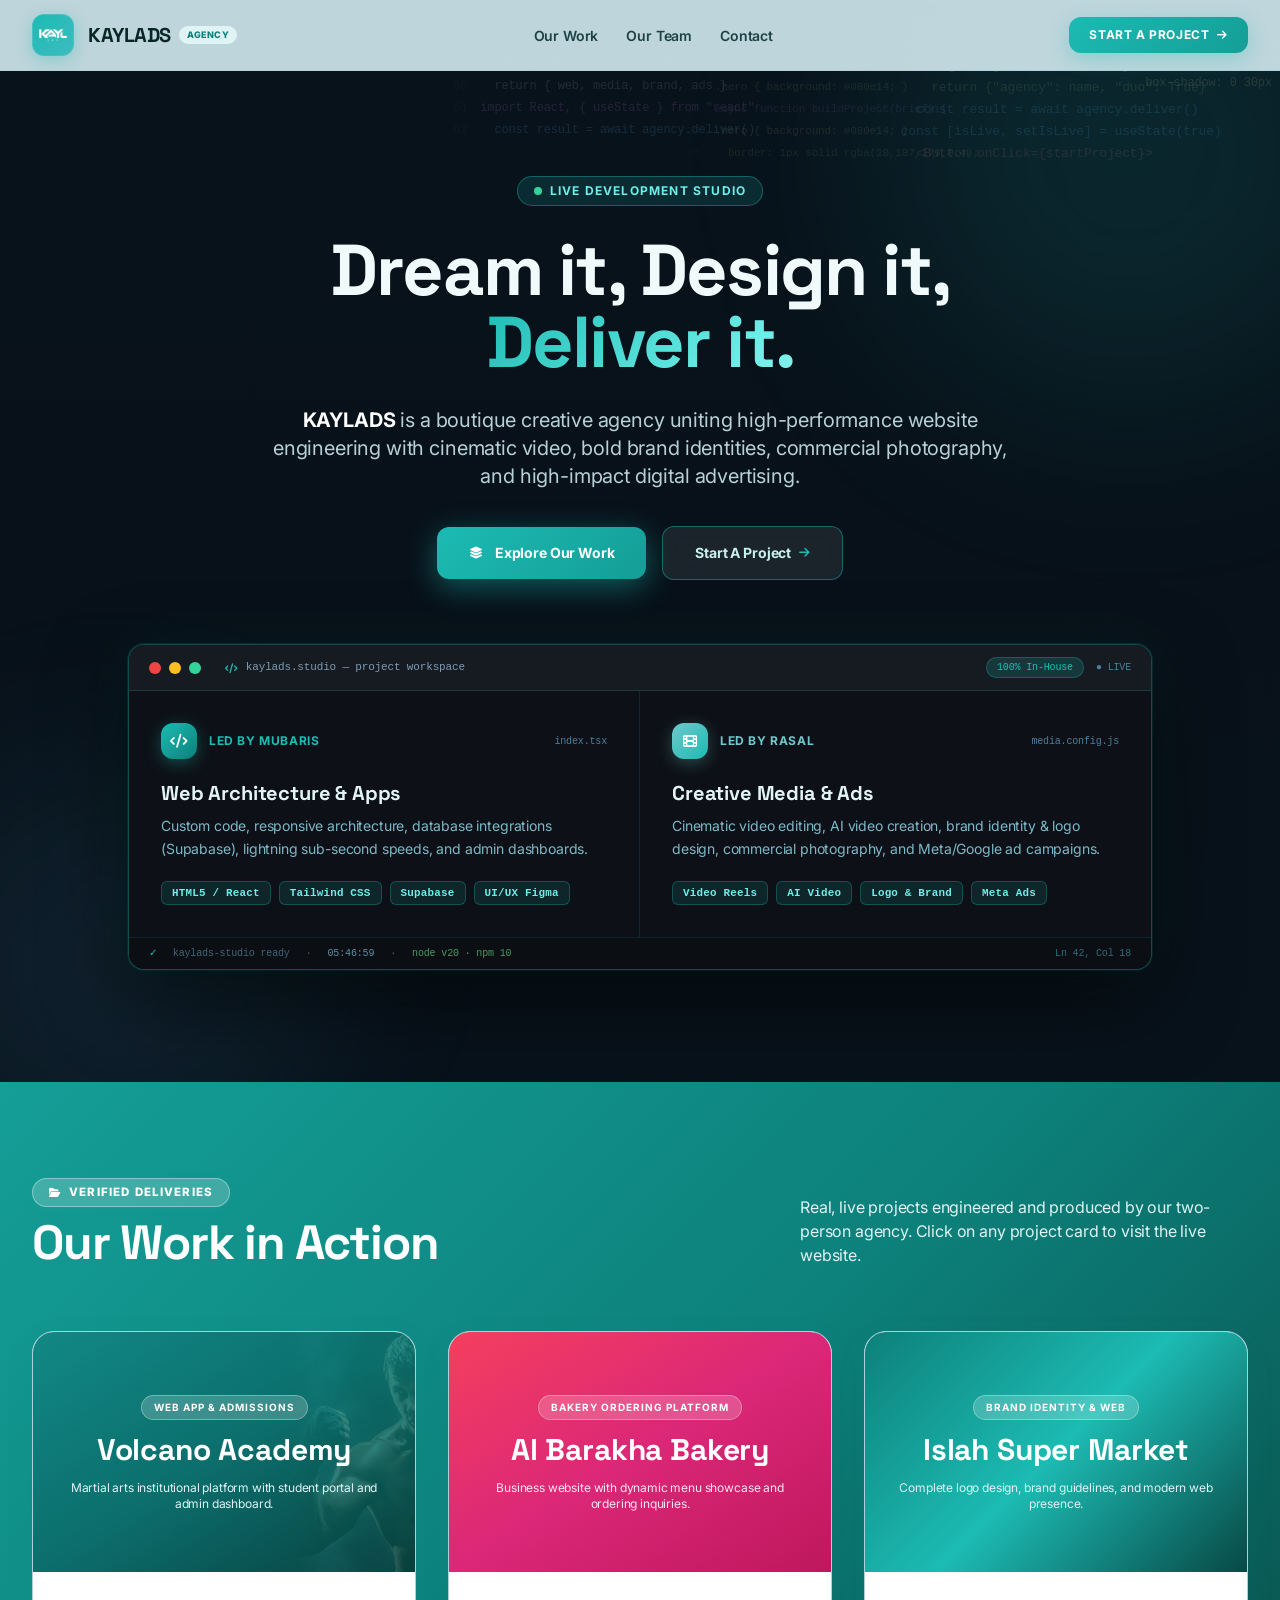
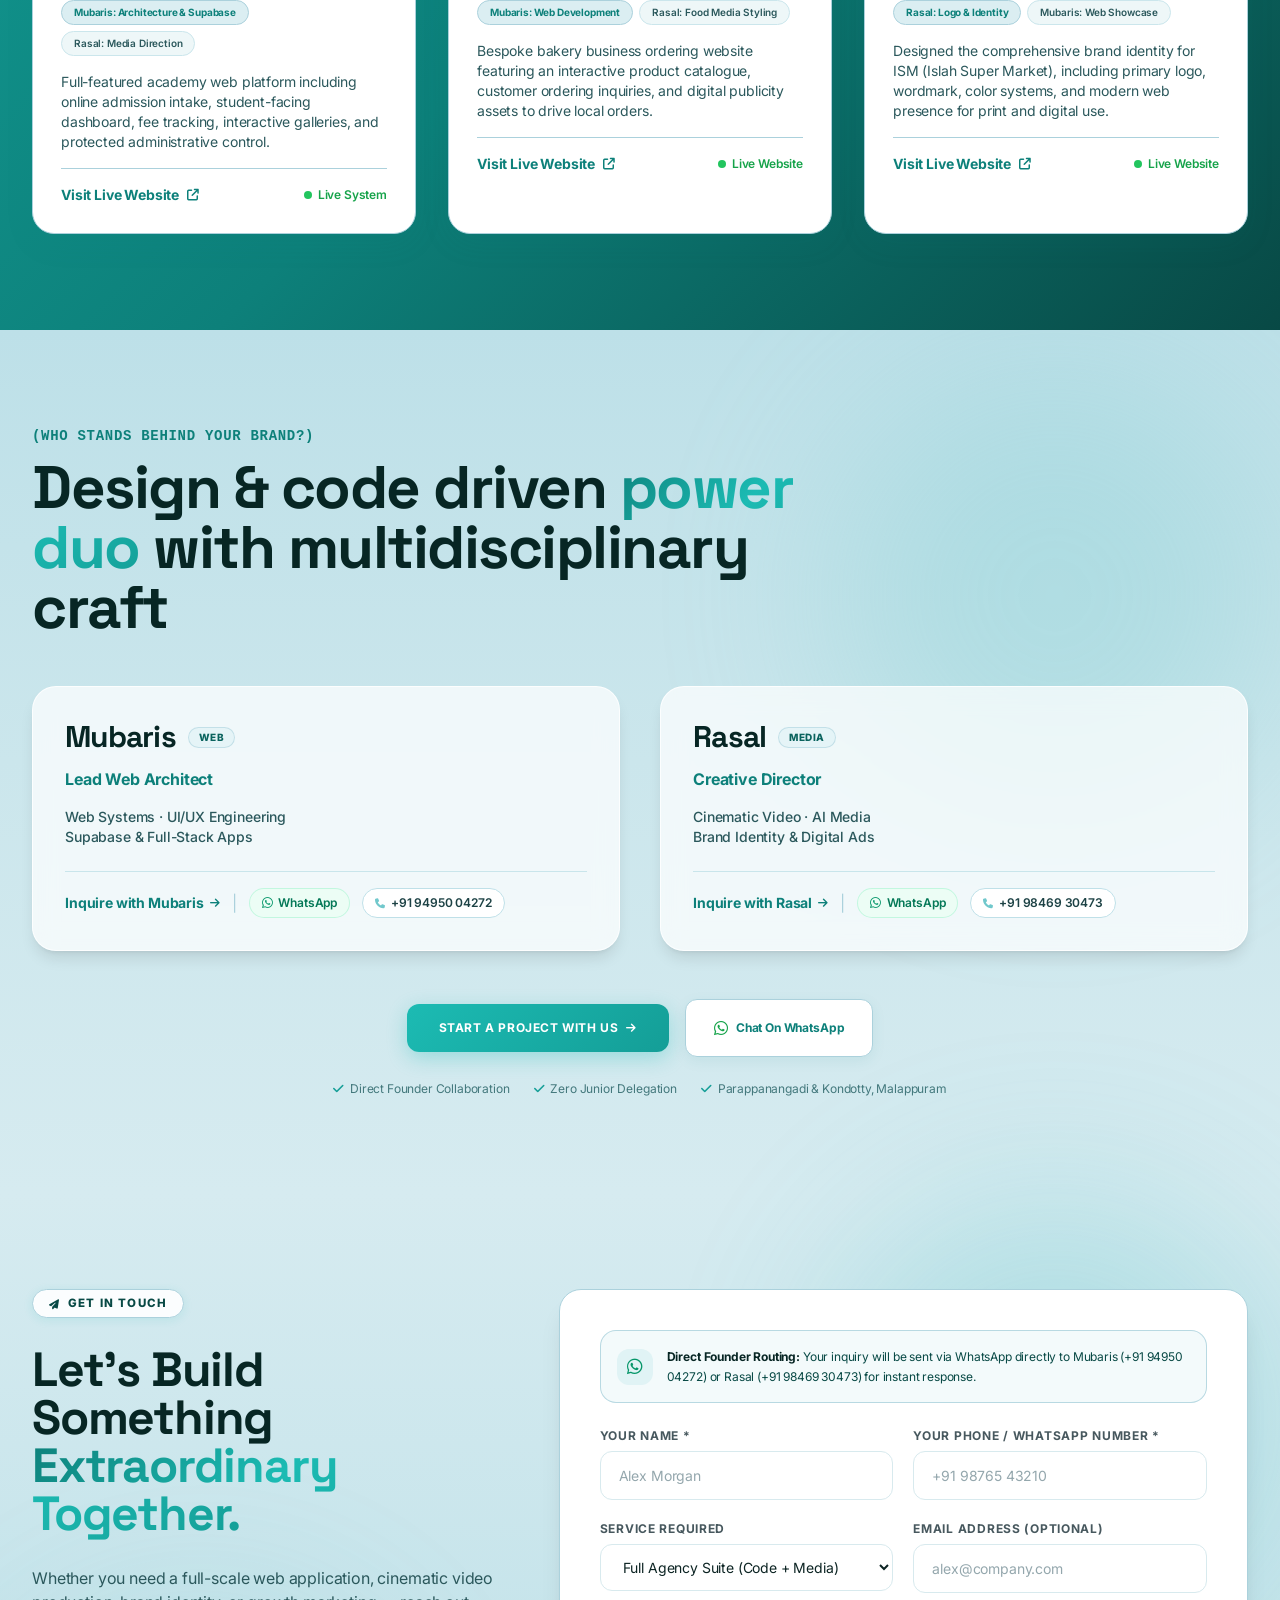
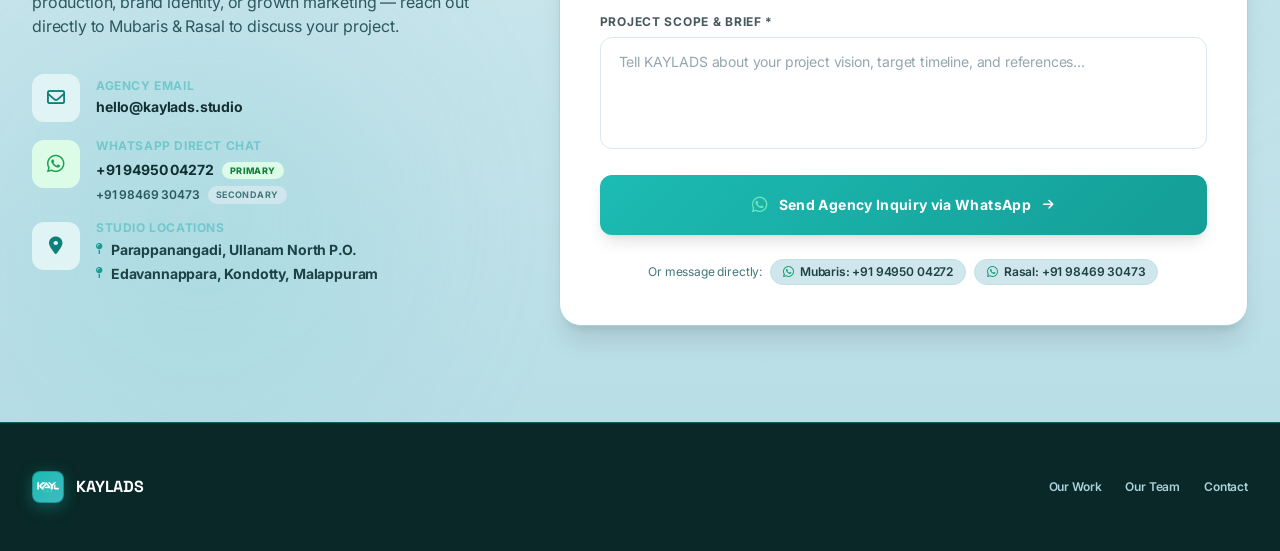
==== commit f43a6506: "fix(footer): remove copyright and founder attribution line" ====
--- a/index.html
+++ b/index.html
@@ -1015,12 +1015,6 @@
                     <a href="#team" class="hover:text-white transition">Our Team</a>
                     <a href="#contact" class="hover:text-white transition">Contact</a>
                 </div>
-
-                <!-- Copyright -->
-                <p class="text-teal-400 text-center sm:text-right">
-                    © <span data-brand-year>2026</span> <span data-brand-name>KAYLADS</span>. Founded by Mubaris &amp; Rasal.
-                </p>
-
             </div>
         </div>
     </footer>
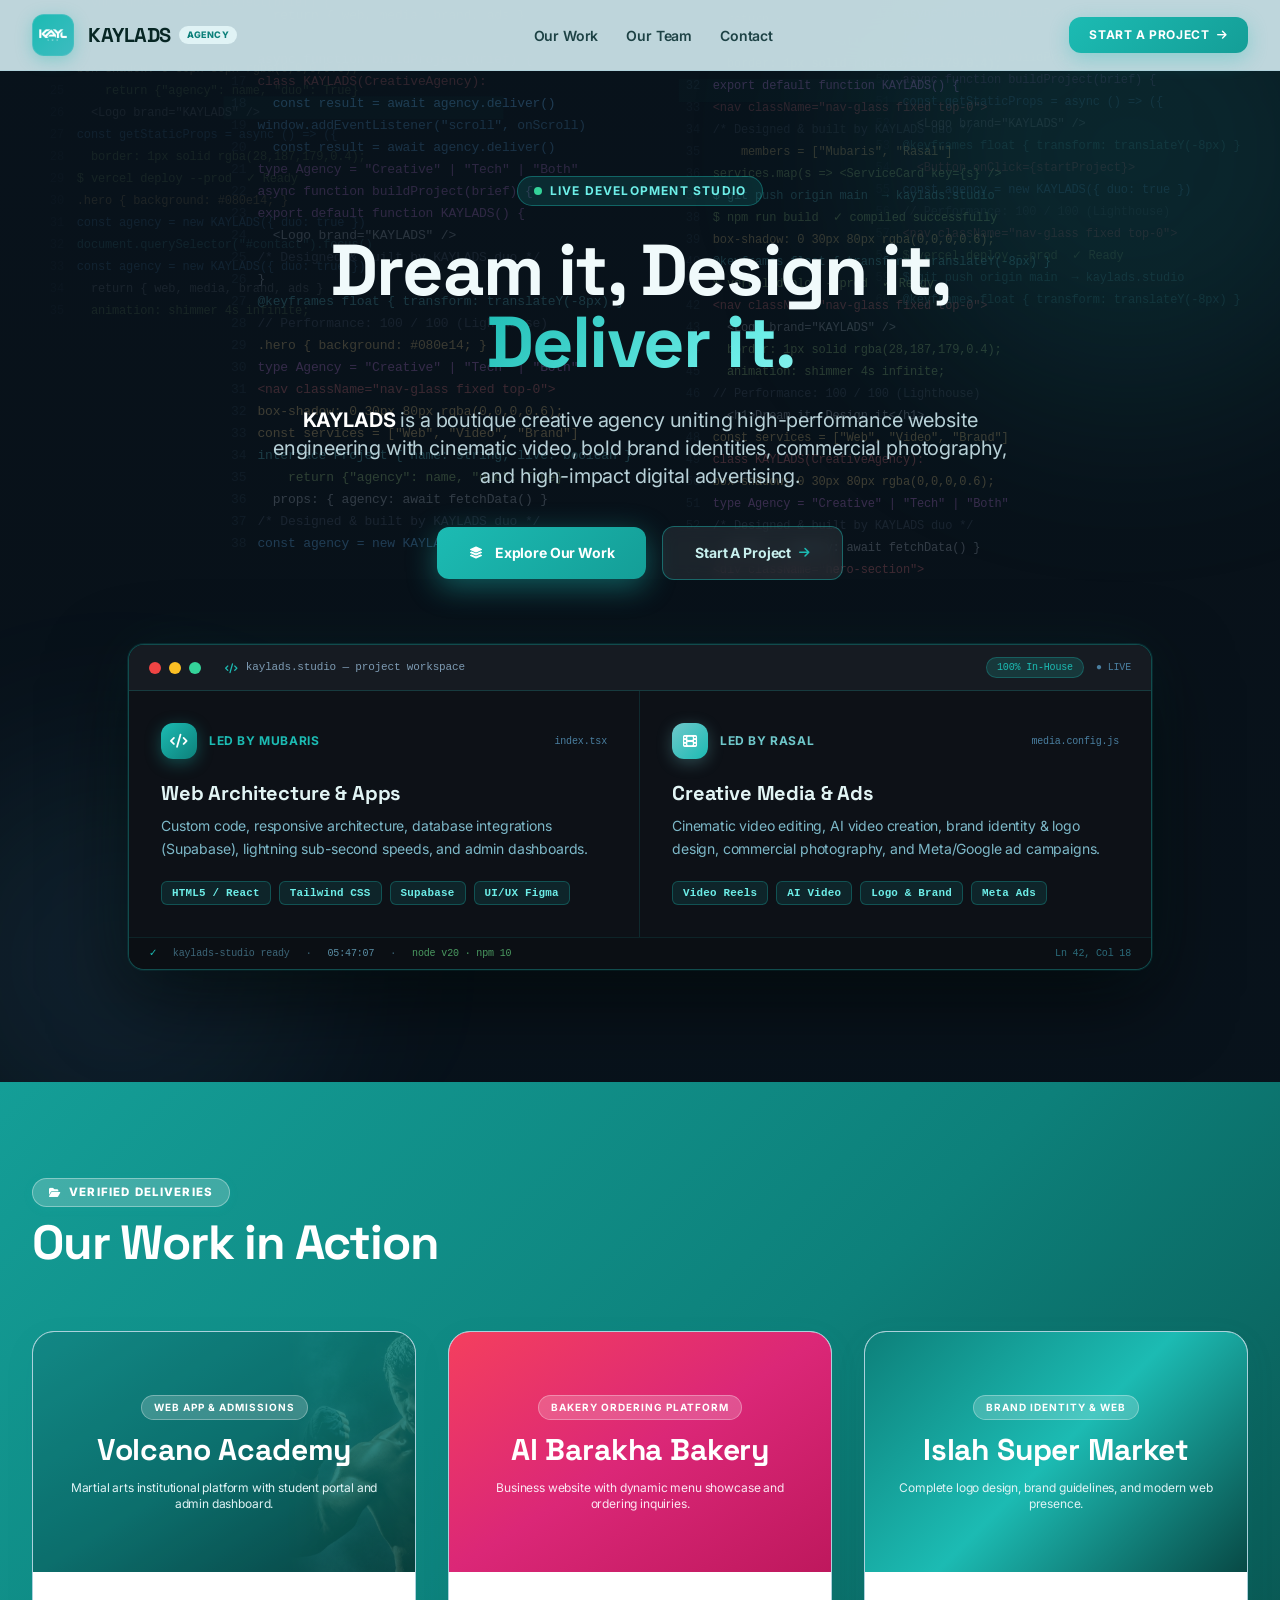
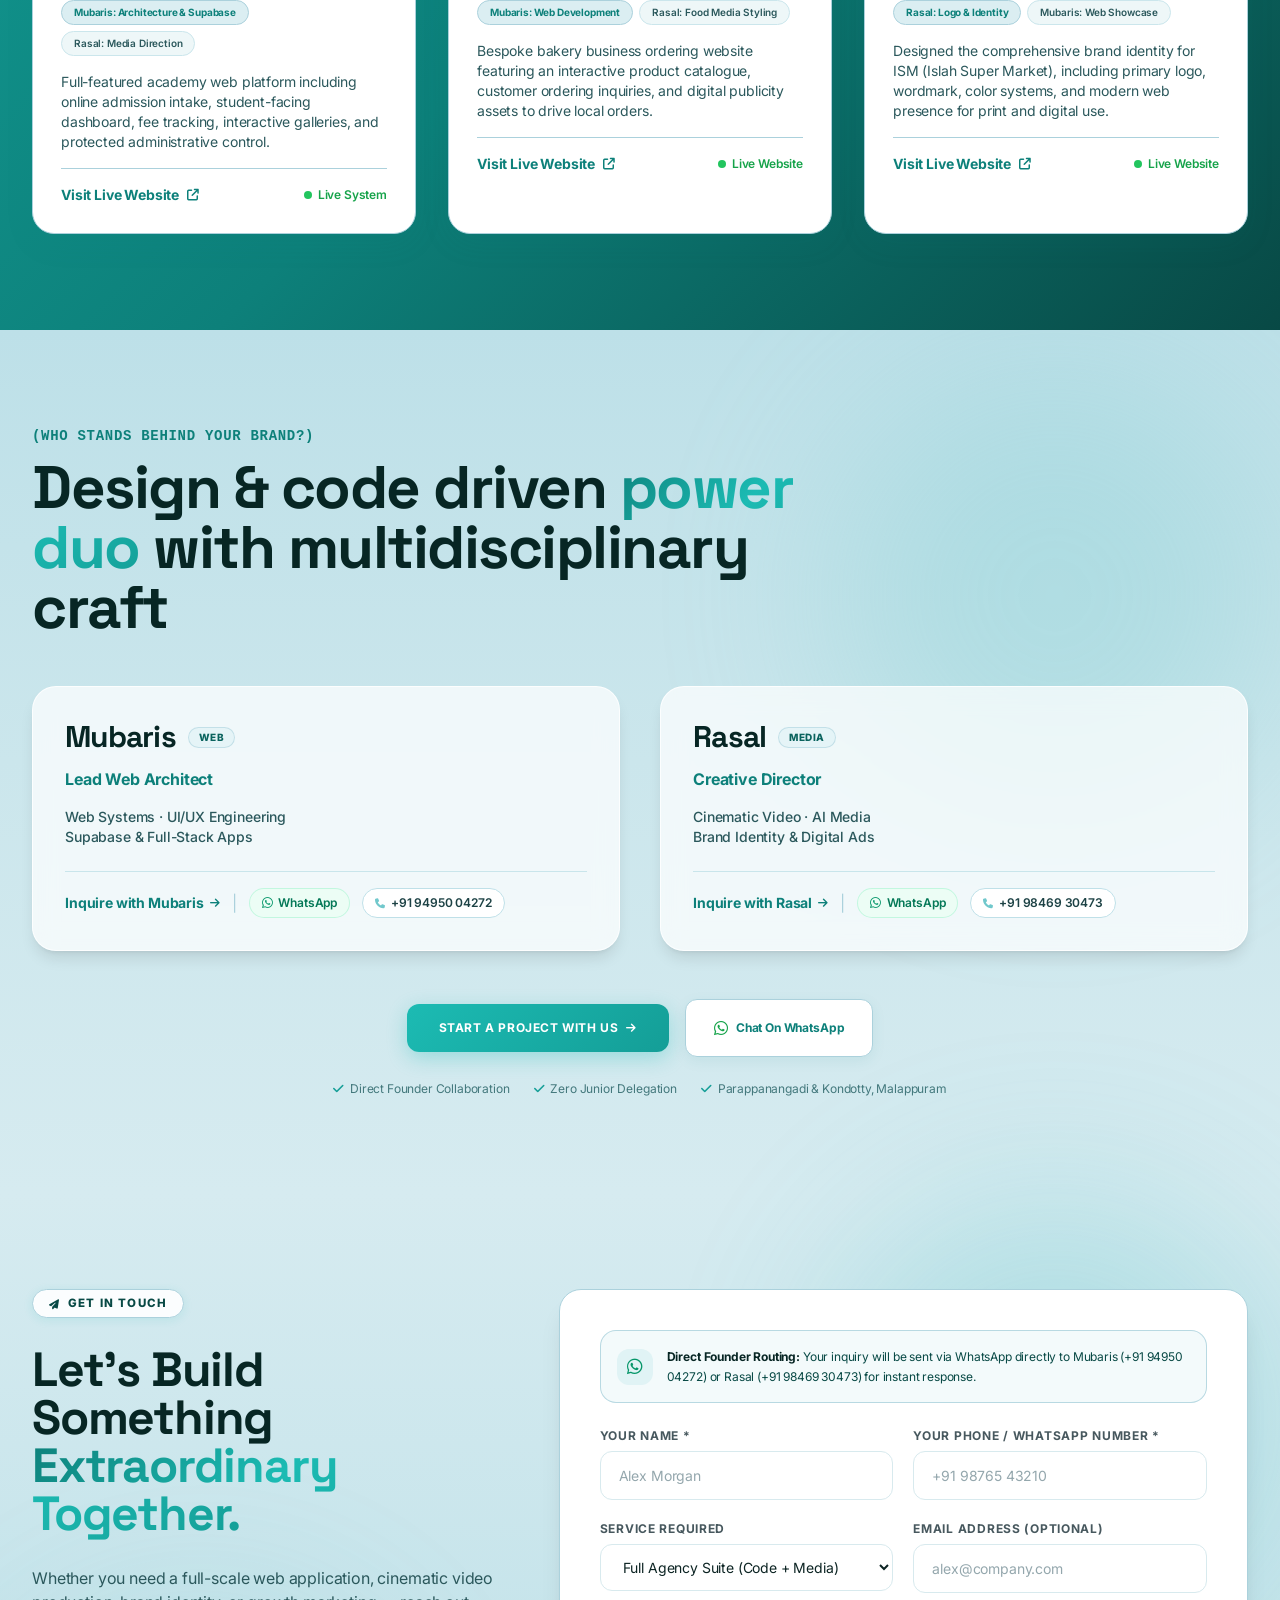
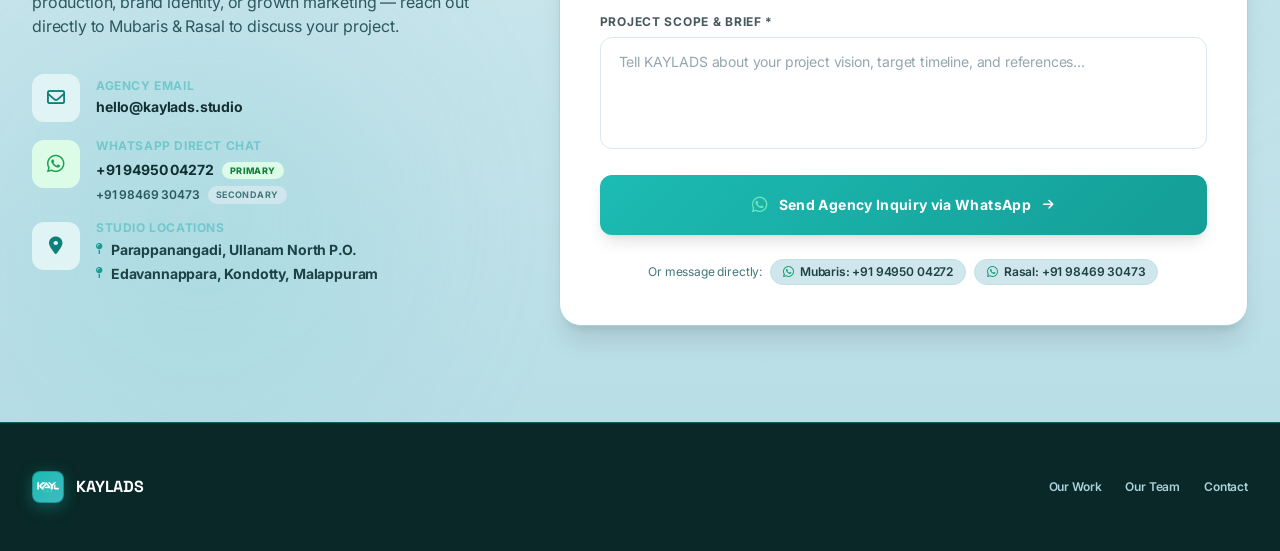
==== commit b8c60d75: "fix(work): remove subtitle description from work section header" ====
--- a/index.html
+++ b/index.html
@@ -607,16 +607,13 @@
     <section id="work" class="py-24 relative z-10" style="background: linear-gradient(135deg, #149e97 0%, #0d807a 50%, #084945 100%);">
         <div class="max-w-7xl mx-auto px-4 sm:px-6 lg:px-8">
 
-            <div class="flex flex-col md:flex-row md:items-end justify-between mb-16 gap-6 reveal">
+            <div class="mb-16 reveal">
                 <div class="space-y-3">
                     <span class="agency-label" style="background:rgba(255,255,255,0.2); color:#ffffff; border-color:rgba(255,255,255,0.35); backdrop-blur-sm;"><i class="fa-solid fa-folder-open text-[10px]"></i> Verified Deliveries</span>
                     <h2 class="font-display font-extrabold text-3xl sm:text-5xl text-white tracking-tight">
                         Our Work in Action
                     </h2>
                 </div>
-                <p class="text-teal-100 text-sm sm:text-base max-w-md">
-                    Real, live projects engineered and produced by our two-person agency. Click on any project card to visit the live website.
-                </p>
             </div>
 
             <!-- 3 Live Project Cards Grid + Admin-added projects -->
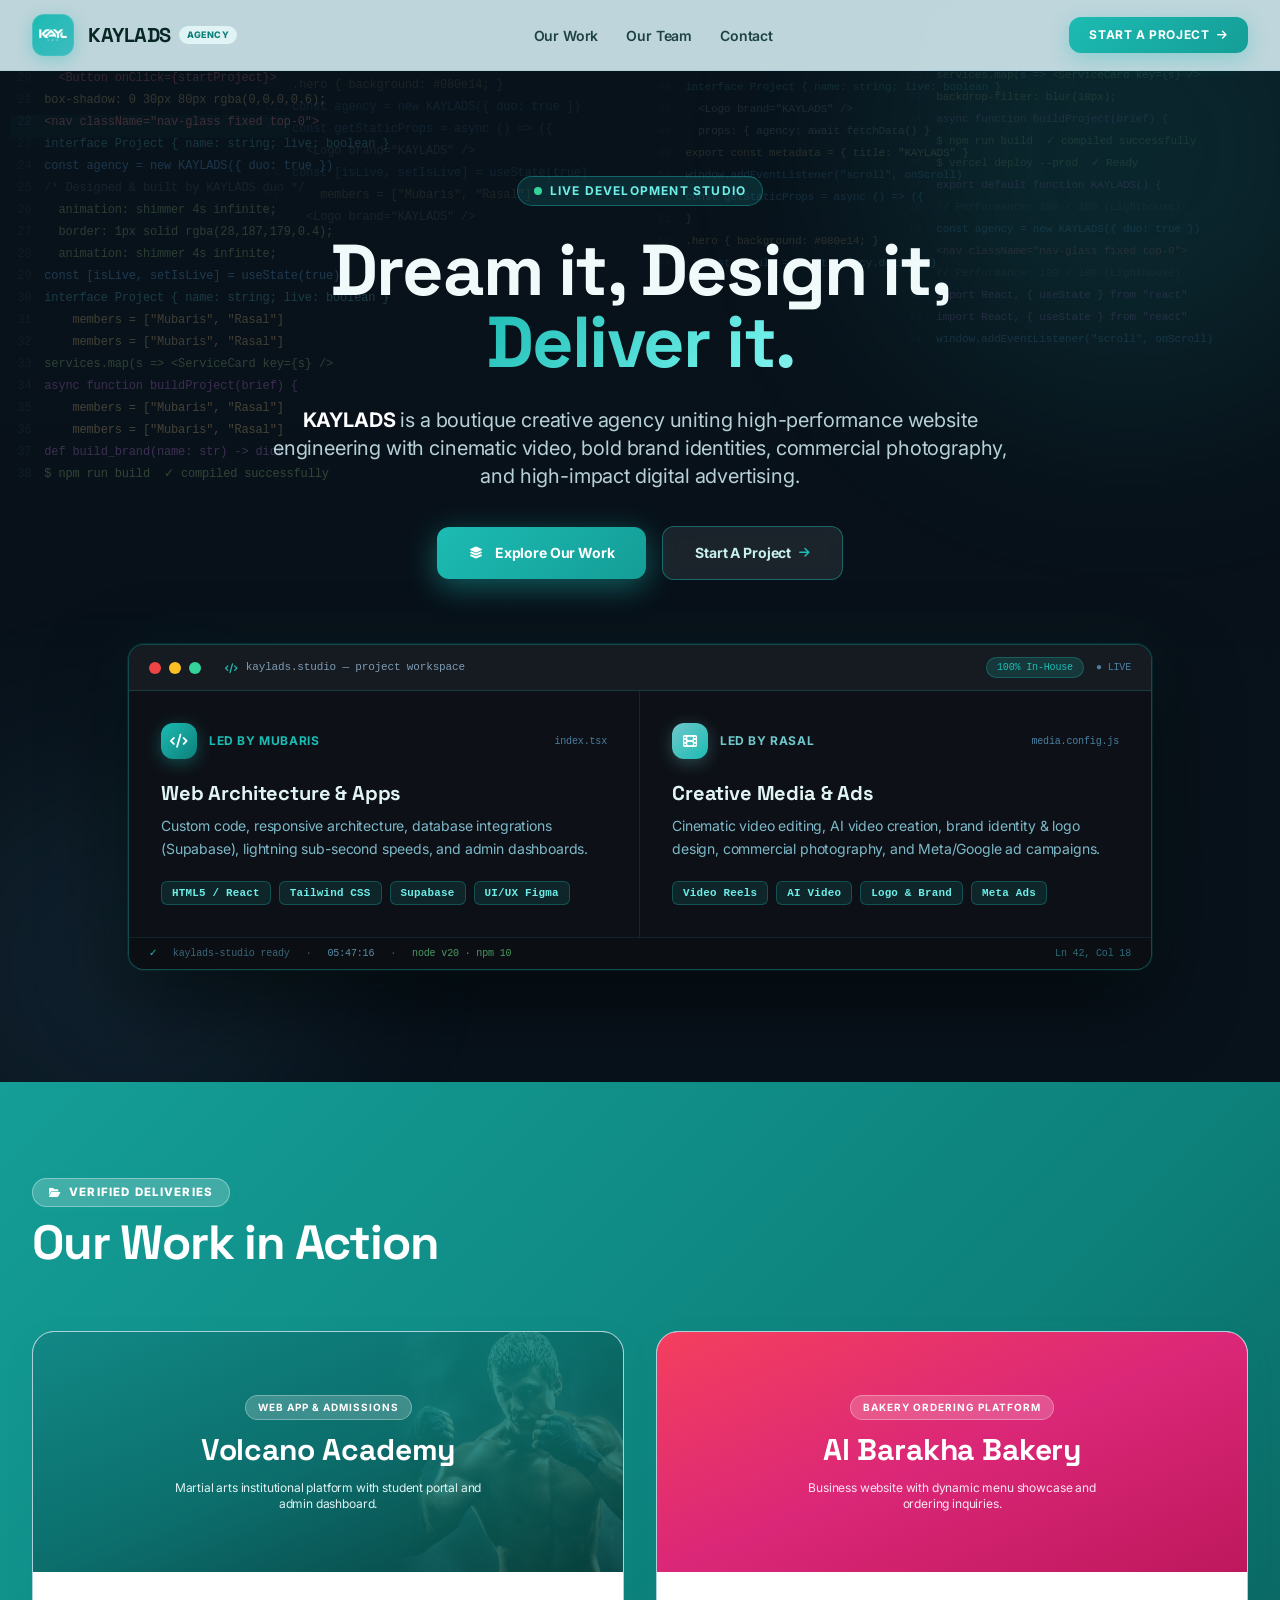
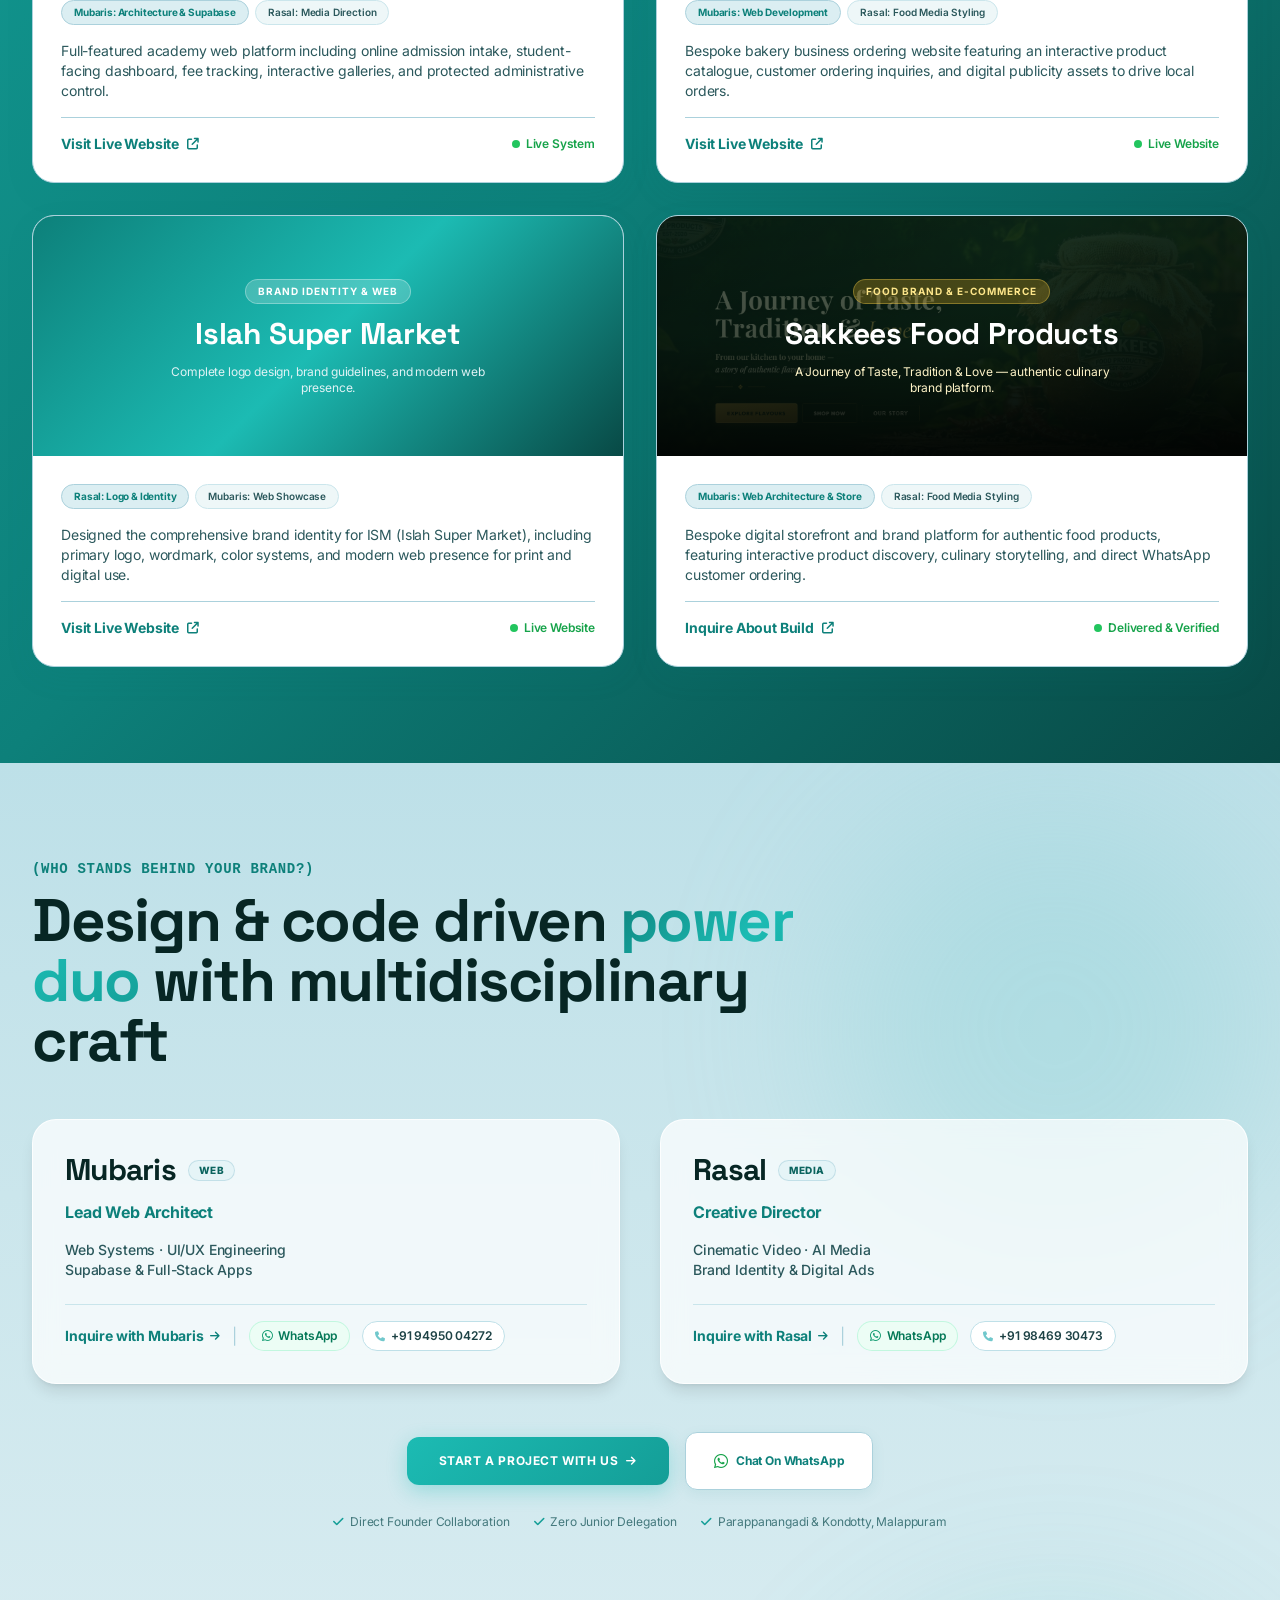
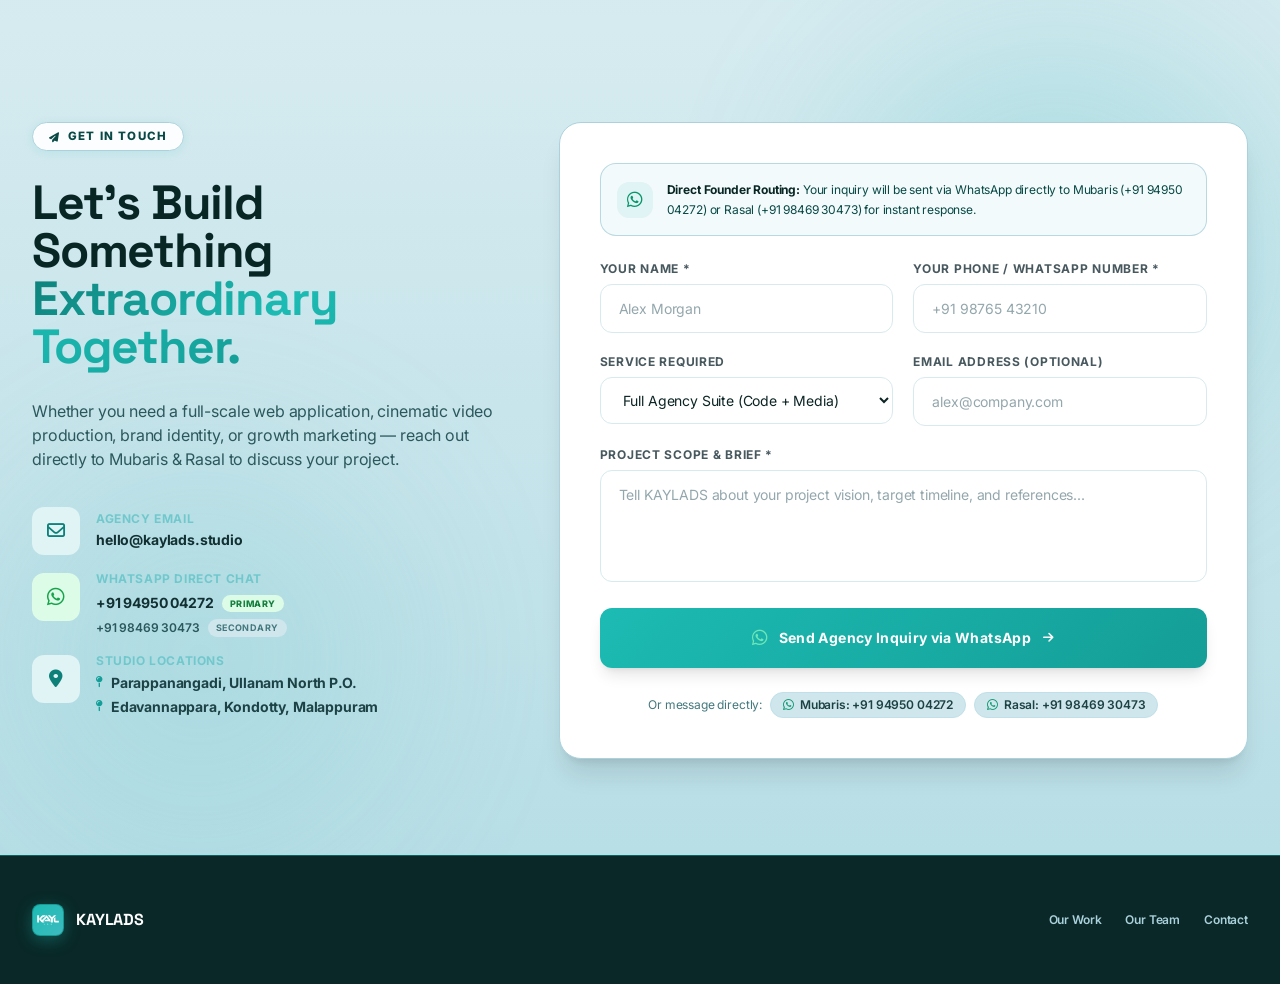
==== commit 8a550ca3: "feat(portfolio): add Sakkees Food Products to featured work & fix admin-to-site project syncing with" ====
--- a/index.html
+++ b/index.html
@@ -616,8 +616,8 @@
                 </div>
             </div>
 
-            <!-- 3 Live Project Cards Grid + Admin-added projects -->
-            <div id="projectsGrid" class="grid grid-cols-1 md:grid-cols-2 lg:grid-cols-3 gap-8">
+            <!-- Featured Project Cards Grid (2x2 Balanced Agency Showcase) -->
+            <div id="projectsGrid" class="grid grid-cols-1 md:grid-cols-2 gap-8">
 
                 <!-- Project 1: Volcano Martial Arts Academy -->
                 <div class="agency-card overflow-hidden reveal group">
@@ -710,7 +710,39 @@
                     </div>
                 </div>
 
-                <!-- Admin-added projects injected here by JS -->
+                <!-- Project 4: Sakkees Food Products -->
+                <div class="agency-card overflow-hidden reveal group">
+                    <div class="block h-60 relative flex items-center justify-center p-6 transition group-hover:brightness-105 overflow-hidden" style="background: linear-gradient(135deg, #0c2b1e 0%, #17422a 50%, #081c13 100%);">
+                        <div class="absolute inset-0 bg-cover bg-center opacity-40 transition-transform duration-500 group-hover:scale-105" style="background-image: url('sakkees-banner.png');"></div>
+                        <div class="absolute inset-0 bg-gradient-to-t from-black/85 via-black/40 to-black/25"></div>
+                        <div class="relative z-10 text-center space-y-3">
+                            <span class="inline-block px-3 py-1 bg-amber-400/25 border border-amber-300/35 text-amber-200 text-[10px] font-bold uppercase tracking-widest rounded-full">Food Brand &amp; E-commerce</span>
+                            <h3 class="font-display font-bold text-2xl sm:text-3xl text-white">Sakkees Food Products</h3>
+                            <p class="text-xs text-amber-100 max-w-xs mx-auto">A Journey of Taste, Tradition &amp; Love — authentic culinary brand platform.</p>
+                        </div>
+                    </div>
+                    <div class="p-7 space-y-4">
+                        <div class="flex flex-wrap gap-1.5">
+                            <span class="pill-violet text-[10px]">Mubaris: Web Architecture &amp; Store</span>
+                            <span class="pill-slate text-[10px]">Rasal: Food Media Styling</span>
+                        </div>
+                        <p class="text-slate-600 text-xs sm:text-sm leading-relaxed">
+                            Bespoke digital storefront and brand platform for authentic food products, featuring interactive product discovery, culinary storytelling, and direct WhatsApp customer ordering.
+                        </p>
+                        <div class="flex items-center justify-between pt-4 border-t border-violet-200">
+                            <a href="https://wa.me/919495004272?text=Hi%20KAYLADS,%20I%20saw%20the%20Sakkees%20Food%20Products%20project%20and%20would%20like%20to%20inquire%20about%20a%20similar%20build." target="_blank" rel="noopener noreferrer" class="text-sm font-bold text-violet-700 hover:text-violet-900 flex items-center gap-2 transition">
+                                <span>Inquire About Build</span>
+                                <i class="fa-solid fa-arrow-up-right-from-square text-xs"></i>
+                            </a>
+                            <span class="text-xs text-green-600 font-semibold flex items-center gap-1.5">
+                                <span class="w-2 h-2 rounded-full bg-green-500 animate-pulse inline-block"></span>
+                                Delivered &amp; Verified
+                            </span>
+                        </div>
+                    </div>
+                </div>
+
+                <!-- Additional dynamic projects injected here by JS -->
 
             </div>
 
@@ -1194,28 +1226,67 @@
             }, 300);
         }
 
-        // ── Load Admin-Added Projects into Our Work section (Security Hardened & Offline Resilient) ──
-        (function loadAdminProjects() {
+        // ── Load Admin-Added Projects into Our Work section (Global projects.json + Local Drafts) ──
+        (async function loadAdminProjects() {
             const STORAGE_KEY = 'kaylads_portfolio_v2';
             const BACKUP_KEY  = 'kaylads_portfolio_backup';
-            let projects = [];
+            let localProjects = [];
 
             try {
-                const raw = localStorage.getItem(STORAGE_KEY);
-                if (raw) {
-                    projects = JSON.parse(raw);
-                } else {
-                    const backupRaw = localStorage.getItem(BACKUP_KEY);
-                    if (backupRaw) {
-                        projects = JSON.parse(backupRaw);
-                        localStorage.setItem(STORAGE_KEY, backupRaw); // Self-healing recovery
-                    }
-                }
+                const raw = localStorage.getItem(STORAGE_KEY) || localStorage.getItem(BACKUP_KEY);
+                if (raw) localProjects = JSON.parse(raw);
             } catch(e) {
                 console.warn('Portfolio storage read notice:', e);
             }
 
-            if (!Array.isArray(projects) || !projects.length) return;
+            let remoteProjects = [];
+            try {
+                const res = await fetch('projects.json?t=' + Date.now());
+                if (res.ok) {
+                    remoteProjects = await res.json();
+                }
+            } catch(e) {
+                console.warn('Remote projects fetch notice:', e);
+            }
+
+            // Built-in hardcoded projects in index.html to avoid duplicates
+            const hardcodedTitles = new Set([
+                'volcano academy',
+                'al barakha bakery',
+                'islah super market',
+                'sakkees food products'
+            ]);
+
+            const dynamicProjects = [];
+            const seenTitles = new Set();
+
+            // 1. Add remote projects from projects.json
+            if (Array.isArray(remoteProjects)) {
+                remoteProjects.forEach(p => {
+                    if (p && p.title) {
+                        const low = p.title.trim().toLowerCase();
+                        if (!hardcodedTitles.has(low) && !seenTitles.has(low)) {
+                            dynamicProjects.push(p);
+                            seenTitles.add(low);
+                        }
+                    }
+                });
+            }
+
+            // 2. Add local draft projects from localStorage
+            if (Array.isArray(localProjects)) {
+                localProjects.forEach(p => {
+                    if (p && p.title) {
+                        const low = p.title.trim().toLowerCase();
+                        if (!hardcodedTitles.has(low) && !seenTitles.has(low)) {
+                            dynamicProjects.push(p);
+                            seenTitles.add(low);
+                        }
+                    }
+                });
+            }
+
+            if (!dynamicProjects.length) return;
 
             const grid = document.getElementById('projectsGrid');
             if (!grid) return;
@@ -1242,7 +1313,7 @@
                 return /^https?:\/\//i.test(trimmed) ? esc(trimmed) : '';
             }
 
-            projects.forEach(p => {
+            dynamicProjects.forEach(p => {
                 const isLive = p.status === 'live';
                 const personLabel = p.person === 'mubaris' ? 'Mubaris' : 'Rasal';
                 const personRole  = p.person === 'mubaris' ? 'Web Architecture' : 'Creative Direction';
--- a/style.css
+++ b/style.css
@@ -1 +1 @@
-*, ::before, ::after{--tw-border-spacing-x:0;--tw-border-spacing-y:0;--tw-translate-x:0;--tw-translate-y:0;--tw-rotate:0;--tw-skew-x:0;--tw-skew-y:0;--tw-scale-x:1;--tw-scale-y:1;--tw-pan-x: ;--tw-pan-y: ;--tw-pinch-zoom: ;--tw-scroll-snap-strictness:proximity;--tw-gradient-from-position: ;--tw-gradient-via-position: ;--tw-gradient-to-position: ;--tw-ordinal: ;--tw-slashed-zero: ;--tw-numeric-figure: ;--tw-numeric-spacing: ;--tw-numeric-fraction: ;--tw-ring-inset: ;--tw-ring-offset-width:0px;--tw-ring-offset-color:#fff;--tw-ring-color:rgb(59 130 246 / 0.5);--tw-ring-offset-shadow:0 0 #0000;--tw-ring-shadow:0 0 #0000;--tw-shadow:0 0 #0000;--tw-shadow-colored:0 0 #0000;--tw-blur: ;--tw-brightness: ;--tw-contrast: ;--tw-grayscale: ;--tw-hue-rotate: ;--tw-invert: ;--tw-saturate: ;--tw-sepia: ;--tw-drop-shadow: ;--tw-backdrop-blur: ;--tw-backdrop-brightness: ;--tw-backdrop-contrast: ;--tw-backdrop-grayscale: ;--tw-backdrop-hue-rotate: ;--tw-backdrop-invert: ;--tw-backdrop-opacity: ;--tw-backdrop-saturate: ;--tw-backdrop-sepia: ;--tw-contain-size: ;--tw-contain-layout: ;--tw-contain-paint: ;--tw-contain-style: }::backdrop{--tw-border-spacing-x:0;--tw-border-spacing-y:0;--tw-translate-x:0;--tw-translate-y:0;--tw-rotate:0;--tw-skew-x:0;--tw-skew-y:0;--tw-scale-x:1;--tw-scale-y:1;--tw-pan-x: ;--tw-pan-y: ;--tw-pinch-zoom: ;--tw-scroll-snap-strictness:proximity;--tw-gradient-from-position: ;--tw-gradient-via-position: ;--tw-gradient-to-position: ;--tw-ordinal: ;--tw-slashed-zero: ;--tw-numeric-figure: ;--tw-numeric-spacing: ;--tw-numeric-fraction: ;--tw-ring-inset: ;--tw-ring-offset-width:0px;--tw-ring-offset-color:#fff;--tw-ring-color:rgb(59 130 246 / 0.5);--tw-ring-offset-shadow:0 0 #0000;--tw-ring-shadow:0 0 #0000;--tw-shadow:0 0 #0000;--tw-shadow-colored:0 0 #0000;--tw-blur: ;--tw-brightness: ;--tw-contrast: ;--tw-grayscale: ;--tw-hue-rotate: ;--tw-invert: ;--tw-saturate: ;--tw-sepia: ;--tw-drop-shadow: ;--tw-backdrop-blur: ;--tw-backdrop-brightness: ;--tw-backdrop-contrast: ;--tw-backdrop-grayscale: ;--tw-backdrop-hue-rotate: ;--tw-backdrop-invert: ;--tw-backdrop-opacity: ;--tw-backdrop-saturate: ;--tw-backdrop-sepia: ;--tw-contain-size: ;--tw-contain-layout: ;--tw-contain-paint: ;--tw-contain-style: }/* ! tailwindcss v3.4.17 | MIT License | https://tailwindcss.com */*,::after,::before{box-sizing:border-box;border-width:0;border-style:solid;border-color:#e5e7eb}::after,::before{--tw-content:''}:host,html{line-height:1.5;-webkit-text-size-adjust:100%;-moz-tab-size:4;tab-size:4;font-family:"Inter", sans-serif;font-feature-settings:normal;font-variation-settings:normal;-webkit-tap-highlight-color:transparent}body{margin:0;line-height:inherit}hr{height:0;color:inherit;border-top-width:1px}abbr:where([title]){-webkit-text-decoration:underline dotted;text-decoration:underline dotted}h1,h2,h3,h4,h5,h6{font-size:inherit;font-weight:inherit}a{color:inherit;text-decoration:inherit}b,strong{font-weight:bolder}code,kbd,pre,samp{font-family:ui-monospace, SFMono-Regular, Menlo, Monaco, Consolas, "Liberation Mono", "Courier New", monospace;font-feature-settings:normal;font-variation-settings:normal;font-size:1em}small{font-size:80%}sub,sup{font-size:75%;line-height:0;position:relative;vertical-align:baseline}sub{bottom:-.25em}sup{top:-.5em}table{text-indent:0;border-color:inherit;border-collapse:collapse}button,input,optgroup,select,textarea{font-family:inherit;font-feature-settings:inherit;font-variation-settings:inherit;font-size:100%;font-weight:inherit;line-height:inherit;letter-spacing:inherit;color:inherit;margin:0;padding:0}button,select{text-transform:none}button,input:where([type=button]),input:where([type=reset]),input:where([type=submit]){-webkit-appearance:button;background-color:transparent;background-image:none}:-moz-focusring{outline:auto}:-moz-ui-invalid{box-shadow:none}progress{vertical-align:baseline}::-webkit-inner-spin-button,::-webkit-outer-spin-button{height:auto}[type=search]{-webkit-appearance:textfield;outline-offset:-2px}::-webkit-search-decoration{-webkit-appearance:none}::-webkit-file-upload-button{-webkit-appearance:button;font:inherit}summary{display:list-item}blockquote,dd,dl,figure,h1,h2,h3,h4,h5,h6,hr,p,pre{margin:0}fieldset{margin:0;padding:0}legend{padding:0}menu,ol,ul{list-style:none;margin:0;padding:0}dialog{padding:0}textarea{resize:vertical}input::placeholder,textarea::placeholder{opacity:1;color:#9ca3af}[role=button],button{cursor:pointer}:disabled{cursor:default}audio,canvas,embed,iframe,img,object,svg,video{display:block;vertical-align:middle}img,video{max-width:100%;height:auto}[hidden]:where(:not([hidden=until-found])){display:none}.fixed{position:fixed}.absolute{position:absolute}.relative{position:relative}.inset-0{inset:0px}.bottom-0{bottom:0px}.left-0{left:0px}.right-0{right:0px}.top-0{top:0px}.top-10{top:2.5rem}.z-10{z-index:10}.z-50{z-index:50}.mx-auto{margin-left:auto;margin-right:auto}.mb-1{margin-bottom:0.25rem}.mb-12{margin-bottom:3rem}.mb-16{margin-bottom:4rem}.mb-2{margin-bottom:0.5rem}.mb-3{margin-bottom:0.75rem}.mb-5{margin-bottom:1.25rem}.mb-6{margin-bottom:1.5rem}.ml-0\.5{margin-left:0.125rem}.ml-4{margin-left:1rem}.ml-auto{margin-left:auto}.mr-1{margin-right:0.25rem}.mr-2{margin-right:0.5rem}.mt-0\.5{margin-top:0.125rem}.mt-4{margin-top:1rem}.block{display:block}.inline-block{display:inline-block}.flex{display:flex}.inline-flex{display:inline-flex}.grid{display:grid}.hidden{display:none}.h-12{height:3rem}.h-2{height:0.5rem}.h-3{height:0.75rem}.h-60{height:15rem}.h-9{height:2.25rem}.h-\[400px\]{height:400px}.h-\[450px\]{height:450px}.h-full{height:100%}.w-12{width:3rem}.w-2{width:0.5rem}.w-3{width:0.75rem}.w-9{width:2.25rem}.w-\[400px\]{width:400px}.w-\[450px\]{width:450px}.w-full{width:100%}.max-w-3xl{max-width:48rem}.max-w-4xl{max-width:56rem}.max-w-5xl{max-width:64rem}.max-w-7xl{max-width:80rem}.max-w-md{max-width:28rem}.max-w-xs{max-width:20rem}.flex-shrink-0{flex-shrink:0}.shrink-0{flex-shrink:0}@keyframes pulse{50%{opacity:.5}}.animate-pulse{animation:pulse 2s cubic-bezier(0.4, 0, 0.6, 1) infinite}.cursor-pointer{cursor:pointer}.resize-none{resize:none}.grid-cols-1{grid-template-columns:repeat(1, minmax(0, 1fr))}.flex-col{flex-direction:column}.flex-wrap{flex-wrap:wrap}.items-start{align-items:flex-start}.items-center{align-items:center}.items-stretch{align-items:stretch}.justify-center{justify-content:center}.justify-between{justify-content:space-between}.gap-0{gap:0px}.gap-1\.5{gap:0.375rem}.gap-12{gap:3rem}.gap-2{gap:0.5rem}.gap-2\.5{gap:0.625rem}.gap-3{gap:0.75rem}.gap-3\.5{gap:0.875rem}.gap-4{gap:1rem}.gap-5{gap:1.25rem}.gap-6{gap:1.5rem}.gap-7{gap:1.75rem}.gap-8{gap:2rem}.space-y-1 > :not([hidden]) ~ :not([hidden]){--tw-space-y-reverse:0;margin-top:calc(0.25rem * calc(1 - var(--tw-space-y-reverse)));margin-bottom:calc(0.25rem * var(--tw-space-y-reverse))}.space-y-1\.5 > :not([hidden]) ~ :not([hidden]){--tw-space-y-reverse:0;margin-top:calc(0.375rem * calc(1 - var(--tw-space-y-reverse)));margin-bottom:calc(0.375rem * var(--tw-space-y-reverse))}.space-y-3 > :not([hidden]) ~ :not([hidden]){--tw-space-y-reverse:0;margin-top:calc(0.75rem * calc(1 - var(--tw-space-y-reverse)));margin-bottom:calc(0.75rem * var(--tw-space-y-reverse))}.space-y-4 > :not([hidden]) ~ :not([hidden]){--tw-space-y-reverse:0;margin-top:calc(1rem * calc(1 - var(--tw-space-y-reverse)));margin-bottom:calc(1rem * var(--tw-space-y-reverse))}.space-y-5 > :not([hidden]) ~ :not([hidden]){--tw-space-y-reverse:0;margin-top:calc(1.25rem * calc(1 - var(--tw-space-y-reverse)));margin-bottom:calc(1.25rem * var(--tw-space-y-reverse))}.space-y-6 > :not([hidden]) ~ :not([hidden]){--tw-space-y-reverse:0;margin-top:calc(1.5rem * calc(1 - var(--tw-space-y-reverse)));margin-bottom:calc(1.5rem * var(--tw-space-y-reverse))}.space-y-7 > :not([hidden]) ~ :not([hidden]){--tw-space-y-reverse:0;margin-top:calc(1.75rem * calc(1 - var(--tw-space-y-reverse)));margin-bottom:calc(1.75rem * var(--tw-space-y-reverse))}.overflow-hidden{overflow:hidden}.scroll-smooth{scroll-behavior:smooth}.rounded-2xl{border-radius:1rem}.rounded-3xl{border-radius:1.5rem}.rounded-full{border-radius:9999px}.rounded-xl{border-radius:0.75rem}.border{border-width:1px}.border-t{border-top-width:1px}.border-emerald-200\/60{border-color:rgb(167 243 208 / 0.6)}.border-slate-200{--tw-border-opacity:1;border-color:rgb(191 224 232 / var(--tw-border-opacity, 1))}.border-slate-200\/80{border-color:rgb(191 224 232 / 0.8)}.border-teal-200{--tw-border-opacity:1;border-color:rgb(171 209 220 / var(--tw-border-opacity, 1))}.border-teal-200\/60{border-color:rgb(171 209 220 / 0.6)}.border-teal-200\/80{border-color:rgb(171 209 220 / 0.8)}.border-teal-300\/40{border-color:rgb(111 200 203 / 0.4)}.border-teal-700\/60{border-color:rgb(13 128 122 / 0.6)}.border-teal-800{--tw-border-opacity:1;border-color:rgb(10 99 94 / var(--tw-border-opacity, 1))}.border-violet-200{--tw-border-opacity:1;border-color:rgb(171 209 220 / var(--tw-border-opacity, 1))}.border-white\/30{border-color:rgb(255 255 255 / 0.3)}.border-white\/80{border-color:rgb(255 255 255 / 0.8)}.bg-amber-400{--tw-bg-opacity:1;background-color:rgb(251 191 36 / var(--tw-bg-opacity, 1))}.bg-emerald-400{--tw-bg-opacity:1;background-color:rgb(52 211 153 / var(--tw-bg-opacity, 1))}.bg-emerald-50{--tw-bg-opacity:1;background-color:rgb(236 253 245 / var(--tw-bg-opacity, 1))}.bg-green-100{--tw-bg-opacity:1;background-color:rgb(220 252 231 / var(--tw-bg-opacity, 1))}.bg-green-500{--tw-bg-opacity:1;background-color:rgb(34 197 94 / var(--tw-bg-opacity, 1))}.bg-red-500{--tw-bg-opacity:1;background-color:rgb(239 68 68 / var(--tw-bg-opacity, 1))}.bg-slate-100{--tw-bg-opacity:1;background-color:rgb(207 230 236 / var(--tw-bg-opacity, 1))}.bg-teal-100{--tw-bg-opacity:1;background-color:rgb(224 243 245 / var(--tw-bg-opacity, 1))}.bg-teal-100\/70{background-color:rgb(224 243 245 / 0.7)}.bg-teal-50\/80{background-color:rgb(240 249 250 / 0.8)}.bg-violet-100{--tw-bg-opacity:1;background-color:rgb(224 243 245 / var(--tw-bg-opacity, 1))}.bg-violet-300{--tw-bg-opacity:1;background-color:rgb(111 200 203 / var(--tw-bg-opacity, 1))}.bg-violet-400{--tw-bg-opacity:1;background-color:rgb(62 187 192 / var(--tw-bg-opacity, 1))}.bg-white{--tw-bg-opacity:1;background-color:rgb(255 255 255 / var(--tw-bg-opacity, 1))}.bg-white\/20{background-color:rgb(255 255 255 / 0.2)}.bg-yellow-400{--tw-bg-opacity:1;background-color:rgb(250 204 21 / var(--tw-bg-opacity, 1))}.bg-gradient-to-br{background-image:linear-gradient(to bottom right, var(--tw-gradient-stops))}.from-rose-500{--tw-gradient-from:#f43f5e var(--tw-gradient-from-position);--tw-gradient-to:rgb(244 63 94 / 0) var(--tw-gradient-to-position);--tw-gradient-stops:var(--tw-gradient-from), var(--tw-gradient-to)}.from-violet-600{--tw-gradient-from:#149e97 var(--tw-gradient-from-position);--tw-gradient-to:rgb(20 158 151 / 0) var(--tw-gradient-to-position);--tw-gradient-stops:var(--tw-gradient-from), var(--tw-gradient-to)}.via-pink-600{--tw-gradient-to:rgb(219 39 119 / 0)  var(--tw-gradient-to-position);--tw-gradient-stops:var(--tw-gradient-from), #db2777 var(--tw-gradient-via-position), var(--tw-gradient-to)}.via-violet-700{--tw-gradient-to:rgb(13 128 122 / 0)  var(--tw-gradient-to-position);--tw-gradient-stops:var(--tw-gradient-from), #0d807a var(--tw-gradient-via-position), var(--tw-gradient-to)}.to-pink-700{--tw-gradient-to:#be185d var(--tw-gradient-to-position)}.to-violet-900{--tw-gradient-to:#084945 var(--tw-gradient-to-position)}.object-cover{object-fit:cover}.p-0{padding:0px}.p-2\.5{padding:0.625rem}.p-4{padding:1rem}.p-6{padding:1.5rem}.p-7{padding:1.75rem}.p-8{padding:2rem}.px-2{padding-left:0.5rem;padding-right:0.5rem}.px-2\.5{padding-left:0.625rem;padding-right:0.625rem}.px-3{padding-left:0.75rem;padding-right:0.75rem}.px-4{padding-left:1rem;padding-right:1rem}.px-5{padding-left:1.25rem;padding-right:1.25rem}.px-6{padding-left:1.5rem;padding-right:1.5rem}.px-7{padding-left:1.75rem;padding-right:1.75rem}.px-8{padding-left:2rem;padding-right:2rem}.py-0\.5{padding-top:0.125rem;padding-bottom:0.125rem}.py-1{padding-top:0.25rem;padding-bottom:0.25rem}.py-1\.5{padding-top:0.375rem;padding-bottom:0.375rem}.py-12{padding-top:3rem;padding-bottom:3rem}.py-2{padding-top:0.5rem;padding-bottom:0.5rem}.py-2\.5{padding-top:0.625rem;padding-bottom:0.625rem}.py-24{padding-top:6rem;padding-bottom:6rem}.py-3{padding-top:0.75rem;padding-bottom:0.75rem}.py-3\.5{padding-top:0.875rem;padding-bottom:0.875rem}.py-4{padding-top:1rem;padding-bottom:1rem}.py-5{padding-top:1.25rem;padding-bottom:1.25rem}.pb-20{padding-bottom:5rem}.pt-1{padding-top:0.25rem}.pt-12{padding-top:3rem}.pt-2{padding-top:0.5rem}.pt-32{padding-top:8rem}.pt-4{padding-top:1rem}.pt-6{padding-top:1.5rem}.text-center{text-align:center}.font-display{font-family:"Space Grotesk", sans-serif}.font-mono{font-family:ui-monospace, SFMono-Regular, Menlo, Monaco, Consolas, "Liberation Mono", "Courier New", monospace}.text-2xl{font-size:1.5rem;line-height:2rem}.text-3xl{font-size:1.875rem;line-height:2.25rem}.text-4xl{font-size:2.25rem;line-height:2.5rem}.text-\[10px\]{font-size:10px}.text-\[11px\]{font-size:11px}.text-\[9px\]{font-size:9px}.text-base{font-size:1rem;line-height:1.5rem}.text-lg{font-size:1.125rem;line-height:1.75rem}.text-sm{font-size:0.875rem;line-height:1.25rem}.text-xl{font-size:1.25rem;line-height:1.75rem}.text-xs{font-size:0.75rem;line-height:1rem}.font-bold{font-weight:700}.font-extrabold{font-weight:800}.font-medium{font-weight:500}.font-normal{font-weight:400}.font-semibold{font-weight:600}.uppercase{text-transform:uppercase}.leading-\[1\.08\]{line-height:1.08}.leading-\[1\.12\]{line-height:1.12}.leading-none{line-height:1}.leading-relaxed{line-height:1.625}.leading-tight{line-height:1.25}.tracking-tight{letter-spacing:-0.025em}.tracking-wide{letter-spacing:0.025em}.tracking-wider{letter-spacing:0.05em}.tracking-widest{letter-spacing:0.1em}.text-amber-600{--tw-text-opacity:1;color:rgb(217 119 6 / var(--tw-text-opacity, 1))}.text-emerald-300{--tw-text-opacity:1;color:rgb(110 231 183 / var(--tw-text-opacity, 1))}.text-emerald-600{--tw-text-opacity:1;color:rgb(5 150 105 / var(--tw-text-opacity, 1))}.text-emerald-700{--tw-text-opacity:1;color:rgb(4 120 87 / var(--tw-text-opacity, 1))}.text-green-600{--tw-text-opacity:1;color:rgb(22 163 74 / var(--tw-text-opacity, 1))}.text-green-700{--tw-text-opacity:1;color:rgb(21 128 61 / var(--tw-text-opacity, 1))}.text-pink-100{--tw-text-opacity:1;color:rgb(252 231 243 / var(--tw-text-opacity, 1))}.text-slate-300{--tw-text-opacity:1;color:rgb(171 209 220 / var(--tw-text-opacity, 1))}.text-slate-400{--tw-text-opacity:1;color:rgb(113 200 204 / var(--tw-text-opacity, 1))}.text-slate-500{--tw-text-opacity:1;color:rgb(67 120 124 / var(--tw-text-opacity, 1))}.text-slate-600{--tw-text-opacity:1;color:rgb(43 88 92 / var(--tw-text-opacity, 1))}.text-slate-700{--tw-text-opacity:1;color:rgb(29 66 69 / var(--tw-text-opacity, 1))}.text-slate-800{--tw-text-opacity:1;color:rgb(18 48 50 / var(--tw-text-opacity, 1))}.text-slate-900{--tw-text-opacity:1;color:rgb(7 38 36 / var(--tw-text-opacity, 1))}.text-teal-100{--tw-text-opacity:1;color:rgb(224 243 245 / var(--tw-text-opacity, 1))}.text-teal-200{--tw-text-opacity:1;color:rgb(171 209 220 / var(--tw-text-opacity, 1))}.text-teal-400{--tw-text-opacity:1;color:rgb(62 187 192 / var(--tw-text-opacity, 1))}.text-teal-600{--tw-text-opacity:1;color:rgb(20 158 151 / var(--tw-text-opacity, 1))}.text-teal-700{--tw-text-opacity:1;color:rgb(13 128 122 / var(--tw-text-opacity, 1))}.text-teal-800{--tw-text-opacity:1;color:rgb(10 99 94 / var(--tw-text-opacity, 1))}.text-teal-900{--tw-text-opacity:1;color:rgb(8 73 69 / var(--tw-text-opacity, 1))}.text-teal-950{--tw-text-opacity:1;color:rgb(4 47 46 / var(--tw-text-opacity, 1))}.text-violet-100{--tw-text-opacity:1;color:rgb(224 243 245 / var(--tw-text-opacity, 1))}.text-violet-600{--tw-text-opacity:1;color:rgb(20 158 151 / var(--tw-text-opacity, 1))}.text-violet-700{--tw-text-opacity:1;color:rgb(13 128 122 / var(--tw-text-opacity, 1))}.text-white{--tw-text-opacity:1;color:rgb(255 255 255 / var(--tw-text-opacity, 1))}.text-white\/80{color:rgb(255 255 255 / 0.8)}.underline{-webkit-text-decoration-line:underline;text-decoration-line:underline}.opacity-15{opacity:0.15}.shadow-2xl{--tw-shadow:0 25px 50px -12px rgb(0 0 0 / 0.25);--tw-shadow-colored:0 25px 50px -12px var(--tw-shadow-color);box-shadow:var(--tw-ring-offset-shadow, 0 0 #0000), var(--tw-ring-shadow, 0 0 #0000), var(--tw-shadow)}.shadow-lg{--tw-shadow:0 10px 15px -3px rgb(0 0 0 / 0.1), 0 4px 6px -4px rgb(0 0 0 / 0.1);--tw-shadow-colored:0 10px 15px -3px var(--tw-shadow-color), 0 4px 6px -4px var(--tw-shadow-color);box-shadow:var(--tw-ring-offset-shadow, 0 0 #0000), var(--tw-ring-shadow, 0 0 #0000), var(--tw-shadow)}.shadow-xl{--tw-shadow:0 20px 25px -5px rgb(0 0 0 / 0.1), 0 8px 10px -6px rgb(0 0 0 / 0.1);--tw-shadow-colored:0 20px 25px -5px var(--tw-shadow-color), 0 8px 10px -6px var(--tw-shadow-color);box-shadow:var(--tw-ring-offset-shadow, 0 0 #0000), var(--tw-ring-shadow, 0 0 #0000), var(--tw-shadow)}.backdrop-blur-xl{--tw-backdrop-blur:blur(24px);-webkit-backdrop-filter:var(--tw-backdrop-blur) var(--tw-backdrop-brightness) var(--tw-backdrop-contrast) var(--tw-backdrop-grayscale) var(--tw-backdrop-hue-rotate) var(--tw-backdrop-invert) var(--tw-backdrop-opacity) var(--tw-backdrop-saturate) var(--tw-backdrop-sepia);backdrop-filter:var(--tw-backdrop-blur) var(--tw-backdrop-brightness) var(--tw-backdrop-contrast) var(--tw-backdrop-grayscale) var(--tw-backdrop-hue-rotate) var(--tw-backdrop-invert) var(--tw-backdrop-opacity) var(--tw-backdrop-saturate) var(--tw-backdrop-sepia)}.transition{transition-property:color, background-color, border-color, fill, stroke, opacity, box-shadow, transform, filter, -webkit-text-decoration-color, -webkit-backdrop-filter;transition-property:color, background-color, border-color, text-decoration-color, fill, stroke, opacity, box-shadow, transform, filter, backdrop-filter;transition-property:color, background-color, border-color, text-decoration-color, fill, stroke, opacity, box-shadow, transform, filter, backdrop-filter, -webkit-text-decoration-color, -webkit-backdrop-filter;transition-timing-function:cubic-bezier(0.4, 0, 0.2, 1);transition-duration:150ms}.transition-all{transition-property:all;transition-timing-function:cubic-bezier(0.4, 0, 0.2, 1);transition-duration:150ms}.transition-transform{transition-property:transform;transition-timing-function:cubic-bezier(0.4, 0, 0.2, 1);transition-duration:150ms}.hover\:border-violet-300:hover{--tw-border-opacity:1;border-color:rgb(111 200 203 / var(--tw-border-opacity, 1))}.hover\:bg-emerald-100:hover{--tw-bg-opacity:1;background-color:rgb(209 250 229 / var(--tw-bg-opacity, 1))}.hover\:bg-emerald-50:hover{--tw-bg-opacity:1;background-color:rgb(236 253 245 / var(--tw-bg-opacity, 1))}.hover\:bg-slate-50:hover{--tw-bg-opacity:1;background-color:rgb(220 238 242 / var(--tw-bg-opacity, 1))}.hover\:text-black:hover{--tw-text-opacity:1;color:rgb(0 0 0 / var(--tw-text-opacity, 1))}.hover\:text-emerald-700:hover{--tw-text-opacity:1;color:rgb(4 120 87 / var(--tw-text-opacity, 1))}.hover\:text-green-600:hover{--tw-text-opacity:1;color:rgb(22 163 74 / var(--tw-text-opacity, 1))}.hover\:text-teal-900:hover{--tw-text-opacity:1;color:rgb(8 73 69 / var(--tw-text-opacity, 1))}.hover\:text-violet-600:hover{--tw-text-opacity:1;color:rgb(20 158 151 / var(--tw-text-opacity, 1))}.hover\:text-violet-700:hover{--tw-text-opacity:1;color:rgb(13 128 122 / var(--tw-text-opacity, 1))}.hover\:text-violet-900:hover{--tw-text-opacity:1;color:rgb(8 73 69 / var(--tw-text-opacity, 1))}.hover\:text-white:hover{--tw-text-opacity:1;color:rgb(255 255 255 / var(--tw-text-opacity, 1))}.hover\:shadow-xl:hover{--tw-shadow:0 20px 25px -5px rgb(0 0 0 / 0.1), 0 8px 10px -6px rgb(0 0 0 / 0.1);--tw-shadow-colored:0 20px 25px -5px var(--tw-shadow-color), 0 8px 10px -6px var(--tw-shadow-color);box-shadow:var(--tw-ring-offset-shadow, 0 0 #0000), var(--tw-ring-shadow, 0 0 #0000), var(--tw-shadow)}.group:hover .group-hover\:translate-x-1{--tw-translate-x:0.25rem;transform:translate(var(--tw-translate-x), var(--tw-translate-y)) rotate(var(--tw-rotate)) skewX(var(--tw-skew-x)) skewY(var(--tw-skew-y)) scaleX(var(--tw-scale-x)) scaleY(var(--tw-scale-y))}.group:hover .group-hover\:brightness-105{--tw-brightness:brightness(1.05);filter:var(--tw-blur) var(--tw-brightness) var(--tw-contrast) var(--tw-grayscale) var(--tw-hue-rotate) var(--tw-invert) var(--tw-saturate) var(--tw-sepia) var(--tw-drop-shadow)}@media (min-width: 640px){.sm\:inline{display:inline}.sm\:inline-flex{display:inline-flex}.sm\:w-auto{width:auto}.sm\:grid-cols-2{grid-template-columns:repeat(2, minmax(0, 1fr))}.sm\:flex-row{flex-direction:row}.sm\:p-10{padding:2.5rem}.sm\:p-8{padding:2rem}.sm\:px-6{padding-left:1.5rem;padding-right:1.5rem}.sm\:text-right{text-align:right}.sm\:text-3xl{font-size:1.875rem;line-height:2.25rem}.sm\:text-5xl{font-size:3rem;line-height:1}.sm\:text-6xl{font-size:3.75rem;line-height:1}.sm\:text-base{font-size:1rem;line-height:1.5rem}.sm\:text-lg{font-size:1.125rem;line-height:1.75rem}.sm\:text-sm{font-size:0.875rem;line-height:1.25rem}}@media (min-width: 768px){.md\:flex{display:flex}.md\:hidden{display:none}.md\:grid-cols-2{grid-template-columns:repeat(2, minmax(0, 1fr))}.md\:flex-row{flex-direction:row}.md\:items-end{align-items:flex-end}.md\:pb-28{padding-bottom:7rem}.md\:pt-44{padding-top:11rem}}@media (min-width: 1024px){.lg\:col-span-5{grid-column:span 5 / span 5}.lg\:col-span-7{grid-column:span 7 / span 7}.lg\:grid-cols-12{grid-template-columns:repeat(12, minmax(0, 1fr))}.lg\:grid-cols-2{grid-template-columns:repeat(2, minmax(0, 1fr))}.lg\:grid-cols-3{grid-template-columns:repeat(3, minmax(0, 1fr))}.lg\:gap-10{gap:2.5rem}.lg\:px-8{padding-left:2rem;padding-right:2rem}.lg\:text-6xl{font-size:3.75rem;line-height:1}.lg\:text-7xl{font-size:4.5rem;line-height:1}.lg\:text-xl{font-size:1.25rem;line-height:1.75rem}}+*, ::before, ::after{--tw-border-spacing-x:0;--tw-border-spacing-y:0;--tw-translate-x:0;--tw-translate-y:0;--tw-rotate:0;--tw-skew-x:0;--tw-skew-y:0;--tw-scale-x:1;--tw-scale-y:1;--tw-pan-x: ;--tw-pan-y: ;--tw-pinch-zoom: ;--tw-scroll-snap-strictness:proximity;--tw-gradient-from-position: ;--tw-gradient-via-position: ;--tw-gradient-to-position: ;--tw-ordinal: ;--tw-slashed-zero: ;--tw-numeric-figure: ;--tw-numeric-spacing: ;--tw-numeric-fraction: ;--tw-ring-inset: ;--tw-ring-offset-width:0px;--tw-ring-offset-color:#fff;--tw-ring-color:rgb(59 130 246 / 0.5);--tw-ring-offset-shadow:0 0 #0000;--tw-ring-shadow:0 0 #0000;--tw-shadow:0 0 #0000;--tw-shadow-colored:0 0 #0000;--tw-blur: ;--tw-brightness: ;--tw-contrast: ;--tw-grayscale: ;--tw-hue-rotate: ;--tw-invert: ;--tw-saturate: ;--tw-sepia: ;--tw-drop-shadow: ;--tw-backdrop-blur: ;--tw-backdrop-brightness: ;--tw-backdrop-contrast: ;--tw-backdrop-grayscale: ;--tw-backdrop-hue-rotate: ;--tw-backdrop-invert: ;--tw-backdrop-opacity: ;--tw-backdrop-saturate: ;--tw-backdrop-sepia: ;--tw-contain-size: ;--tw-contain-layout: ;--tw-contain-paint: ;--tw-contain-style: }::backdrop{--tw-border-spacing-x:0;--tw-border-spacing-y:0;--tw-translate-x:0;--tw-translate-y:0;--tw-rotate:0;--tw-skew-x:0;--tw-skew-y:0;--tw-scale-x:1;--tw-scale-y:1;--tw-pan-x: ;--tw-pan-y: ;--tw-pinch-zoom: ;--tw-scroll-snap-strictness:proximity;--tw-gradient-from-position: ;--tw-gradient-via-position: ;--tw-gradient-to-position: ;--tw-ordinal: ;--tw-slashed-zero: ;--tw-numeric-figure: ;--tw-numeric-spacing: ;--tw-numeric-fraction: ;--tw-ring-inset: ;--tw-ring-offset-width:0px;--tw-ring-offset-color:#fff;--tw-ring-color:rgb(59 130 246 / 0.5);--tw-ring-offset-shadow:0 0 #0000;--tw-ring-shadow:0 0 #0000;--tw-shadow:0 0 #0000;--tw-shadow-colored:0 0 #0000;--tw-blur: ;--tw-brightness: ;--tw-contrast: ;--tw-grayscale: ;--tw-hue-rotate: ;--tw-invert: ;--tw-saturate: ;--tw-sepia: ;--tw-drop-shadow: ;--tw-backdrop-blur: ;--tw-backdrop-brightness: ;--tw-backdrop-contrast: ;--tw-backdrop-grayscale: ;--tw-backdrop-hue-rotate: ;--tw-backdrop-invert: ;--tw-backdrop-opacity: ;--tw-backdrop-saturate: ;--tw-backdrop-sepia: ;--tw-contain-size: ;--tw-contain-layout: ;--tw-contain-paint: ;--tw-contain-style: }/* ! tailwindcss v3.4.17 | MIT License | https://tailwindcss.com */*,::after,::before{box-sizing:border-box;border-width:0;border-style:solid;border-color:#e5e7eb}::after,::before{--tw-content:''}:host,html{line-height:1.5;-webkit-text-size-adjust:100%;-moz-tab-size:4;tab-size:4;font-family:"Inter", sans-serif;font-feature-settings:normal;font-variation-settings:normal;-webkit-tap-highlight-color:transparent}body{margin:0;line-height:inherit}hr{height:0;color:inherit;border-top-width:1px}abbr:where([title]){-webkit-text-decoration:underline dotted;text-decoration:underline dotted}h1,h2,h3,h4,h5,h6{font-size:inherit;font-weight:inherit}a{color:inherit;text-decoration:inherit}b,strong{font-weight:bolder}code,kbd,pre,samp{font-family:ui-monospace, SFMono-Regular, Menlo, Monaco, Consolas, "Liberation Mono", "Courier New", monospace;font-feature-settings:normal;font-variation-settings:normal;font-size:1em}small{font-size:80%}sub,sup{font-size:75%;line-height:0;position:relative;vertical-align:baseline}sub{bottom:-.25em}sup{top:-.5em}table{text-indent:0;border-color:inherit;border-collapse:collapse}button,input,optgroup,select,textarea{font-family:inherit;font-feature-settings:inherit;font-variation-settings:inherit;font-size:100%;font-weight:inherit;line-height:inherit;letter-spacing:inherit;color:inherit;margin:0;padding:0}button,select{text-transform:none}button,input:where([type=button]),input:where([type=reset]),input:where([type=submit]){-webkit-appearance:button;background-color:transparent;background-image:none}:-moz-focusring{outline:auto}:-moz-ui-invalid{box-shadow:none}progress{vertical-align:baseline}::-webkit-inner-spin-button,::-webkit-outer-spin-button{height:auto}[type=search]{-webkit-appearance:textfield;outline-offset:-2px}::-webkit-search-decoration{-webkit-appearance:none}::-webkit-file-upload-button{-webkit-appearance:button;font:inherit}summary{display:list-item}blockquote,dd,dl,figure,h1,h2,h3,h4,h5,h6,hr,p,pre{margin:0}fieldset{margin:0;padding:0}legend{padding:0}menu,ol,ul{list-style:none;margin:0;padding:0}dialog{padding:0}textarea{resize:vertical}input::placeholder,textarea::placeholder{opacity:1;color:#9ca3af}[role=button],button{cursor:pointer}:disabled{cursor:default}audio,canvas,embed,iframe,img,object,svg,video{display:block;vertical-align:middle}img,video{max-width:100%;height:auto}[hidden]:where(:not([hidden=until-found])){display:none}.fixed{position:fixed}.absolute{position:absolute}.relative{position:relative}.inset-0{inset:0px}.bottom-0{bottom:0px}.left-0{left:0px}.right-0{right:0px}.top-0{top:0px}.top-10{top:2.5rem}.z-10{z-index:10}.z-50{z-index:50}.mx-auto{margin-left:auto;margin-right:auto}.mb-1{margin-bottom:0.25rem}.mb-12{margin-bottom:3rem}.mb-16{margin-bottom:4rem}.mb-2{margin-bottom:0.5rem}.mb-3{margin-bottom:0.75rem}.mb-5{margin-bottom:1.25rem}.mb-6{margin-bottom:1.5rem}.ml-0\.5{margin-left:0.125rem}.ml-4{margin-left:1rem}.ml-auto{margin-left:auto}.mr-1{margin-right:0.25rem}.mr-2{margin-right:0.5rem}.mt-0\.5{margin-top:0.125rem}.block{display:block}.inline-block{display:inline-block}.flex{display:flex}.inline-flex{display:inline-flex}.grid{display:grid}.hidden{display:none}.h-12{height:3rem}.h-2{height:0.5rem}.h-3{height:0.75rem}.h-60{height:15rem}.h-9{height:2.25rem}.h-\[400px\]{height:400px}.h-\[450px\]{height:450px}.h-full{height:100%}.w-12{width:3rem}.w-2{width:0.5rem}.w-3{width:0.75rem}.w-9{width:2.25rem}.w-\[400px\]{width:400px}.w-\[450px\]{width:450px}.w-full{width:100%}.max-w-3xl{max-width:48rem}.max-w-4xl{max-width:56rem}.max-w-5xl{max-width:64rem}.max-w-7xl{max-width:80rem}.max-w-xs{max-width:20rem}.flex-shrink-0{flex-shrink:0}.shrink-0{flex-shrink:0}@keyframes pulse{50%{opacity:.5}}.animate-pulse{animation:pulse 2s cubic-bezier(0.4, 0, 0.6, 1) infinite}.cursor-pointer{cursor:pointer}.resize-none{resize:none}.grid-cols-1{grid-template-columns:repeat(1, minmax(0, 1fr))}.flex-col{flex-direction:column}.flex-wrap{flex-wrap:wrap}.items-start{align-items:flex-start}.items-center{align-items:center}.items-stretch{align-items:stretch}.justify-center{justify-content:center}.justify-between{justify-content:space-between}.gap-0{gap:0px}.gap-1\.5{gap:0.375rem}.gap-12{gap:3rem}.gap-2{gap:0.5rem}.gap-2\.5{gap:0.625rem}.gap-3{gap:0.75rem}.gap-3\.5{gap:0.875rem}.gap-4{gap:1rem}.gap-5{gap:1.25rem}.gap-6{gap:1.5rem}.gap-7{gap:1.75rem}.gap-8{gap:2rem}.space-y-1 > :not([hidden]) ~ :not([hidden]){--tw-space-y-reverse:0;margin-top:calc(0.25rem * calc(1 - var(--tw-space-y-reverse)));margin-bottom:calc(0.25rem * var(--tw-space-y-reverse))}.space-y-1\.5 > :not([hidden]) ~ :not([hidden]){--tw-space-y-reverse:0;margin-top:calc(0.375rem * calc(1 - var(--tw-space-y-reverse)));margin-bottom:calc(0.375rem * var(--tw-space-y-reverse))}.space-y-3 > :not([hidden]) ~ :not([hidden]){--tw-space-y-reverse:0;margin-top:calc(0.75rem * calc(1 - var(--tw-space-y-reverse)));margin-bottom:calc(0.75rem * var(--tw-space-y-reverse))}.space-y-4 > :not([hidden]) ~ :not([hidden]){--tw-space-y-reverse:0;margin-top:calc(1rem * calc(1 - var(--tw-space-y-reverse)));margin-bottom:calc(1rem * var(--tw-space-y-reverse))}.space-y-5 > :not([hidden]) ~ :not([hidden]){--tw-space-y-reverse:0;margin-top:calc(1.25rem * calc(1 - var(--tw-space-y-reverse)));margin-bottom:calc(1.25rem * var(--tw-space-y-reverse))}.space-y-6 > :not([hidden]) ~ :not([hidden]){--tw-space-y-reverse:0;margin-top:calc(1.5rem * calc(1 - var(--tw-space-y-reverse)));margin-bottom:calc(1.5rem * var(--tw-space-y-reverse))}.space-y-7 > :not([hidden]) ~ :not([hidden]){--tw-space-y-reverse:0;margin-top:calc(1.75rem * calc(1 - var(--tw-space-y-reverse)));margin-bottom:calc(1.75rem * var(--tw-space-y-reverse))}.overflow-hidden{overflow:hidden}.scroll-smooth{scroll-behavior:smooth}.rounded-2xl{border-radius:1rem}.rounded-3xl{border-radius:1.5rem}.rounded-full{border-radius:9999px}.rounded-xl{border-radius:0.75rem}.border{border-width:1px}.border-t{border-top-width:1px}.border-amber-300\/35{border-color:rgb(252 211 77 / 0.35)}.border-emerald-200\/60{border-color:rgb(167 243 208 / 0.6)}.border-slate-200{--tw-border-opacity:1;border-color:rgb(191 224 232 / var(--tw-border-opacity, 1))}.border-slate-200\/80{border-color:rgb(191 224 232 / 0.8)}.border-teal-200{--tw-border-opacity:1;border-color:rgb(171 209 220 / var(--tw-border-opacity, 1))}.border-teal-200\/60{border-color:rgb(171 209 220 / 0.6)}.border-teal-200\/80{border-color:rgb(171 209 220 / 0.8)}.border-teal-300\/40{border-color:rgb(111 200 203 / 0.4)}.border-teal-700\/60{border-color:rgb(13 128 122 / 0.6)}.border-teal-800{--tw-border-opacity:1;border-color:rgb(10 99 94 / var(--tw-border-opacity, 1))}.border-violet-200{--tw-border-opacity:1;border-color:rgb(171 209 220 / var(--tw-border-opacity, 1))}.border-white\/30{border-color:rgb(255 255 255 / 0.3)}.border-white\/80{border-color:rgb(255 255 255 / 0.8)}.bg-amber-400{--tw-bg-opacity:1;background-color:rgb(251 191 36 / var(--tw-bg-opacity, 1))}.bg-amber-400\/25{background-color:rgb(251 191 36 / 0.25)}.bg-emerald-400{--tw-bg-opacity:1;background-color:rgb(52 211 153 / var(--tw-bg-opacity, 1))}.bg-emerald-50{--tw-bg-opacity:1;background-color:rgb(236 253 245 / var(--tw-bg-opacity, 1))}.bg-green-100{--tw-bg-opacity:1;background-color:rgb(220 252 231 / var(--tw-bg-opacity, 1))}.bg-green-500{--tw-bg-opacity:1;background-color:rgb(34 197 94 / var(--tw-bg-opacity, 1))}.bg-red-500{--tw-bg-opacity:1;background-color:rgb(239 68 68 / var(--tw-bg-opacity, 1))}.bg-slate-100{--tw-bg-opacity:1;background-color:rgb(207 230 236 / var(--tw-bg-opacity, 1))}.bg-teal-100{--tw-bg-opacity:1;background-color:rgb(224 243 245 / var(--tw-bg-opacity, 1))}.bg-teal-100\/70{background-color:rgb(224 243 245 / 0.7)}.bg-teal-50\/80{background-color:rgb(240 249 250 / 0.8)}.bg-violet-100{--tw-bg-opacity:1;background-color:rgb(224 243 245 / var(--tw-bg-opacity, 1))}.bg-violet-300{--tw-bg-opacity:1;background-color:rgb(111 200 203 / var(--tw-bg-opacity, 1))}.bg-violet-400{--tw-bg-opacity:1;background-color:rgb(62 187 192 / var(--tw-bg-opacity, 1))}.bg-white{--tw-bg-opacity:1;background-color:rgb(255 255 255 / var(--tw-bg-opacity, 1))}.bg-white\/20{background-color:rgb(255 255 255 / 0.2)}.bg-yellow-400{--tw-bg-opacity:1;background-color:rgb(250 204 21 / var(--tw-bg-opacity, 1))}.bg-gradient-to-br{background-image:linear-gradient(to bottom right, var(--tw-gradient-stops))}.bg-gradient-to-t{background-image:linear-gradient(to top, var(--tw-gradient-stops))}.from-black\/85{--tw-gradient-from:rgb(0 0 0 / 0.85) var(--tw-gradient-from-position);--tw-gradient-to:rgb(0 0 0 / 0) var(--tw-gradient-to-position);--tw-gradient-stops:var(--tw-gradient-from), var(--tw-gradient-to)}.from-rose-500{--tw-gradient-from:#f43f5e var(--tw-gradient-from-position);--tw-gradient-to:rgb(244 63 94 / 0) var(--tw-gradient-to-position);--tw-gradient-stops:var(--tw-gradient-from), var(--tw-gradient-to)}.from-violet-600{--tw-gradient-from:#149e97 var(--tw-gradient-from-position);--tw-gradient-to:rgb(20 158 151 / 0) var(--tw-gradient-to-position);--tw-gradient-stops:var(--tw-gradient-from), var(--tw-gradient-to)}.via-black\/40{--tw-gradient-to:rgb(0 0 0 / 0)  var(--tw-gradient-to-position);--tw-gradient-stops:var(--tw-gradient-from), rgb(0 0 0 / 0.4) var(--tw-gradient-via-position), var(--tw-gradient-to)}.via-pink-600{--tw-gradient-to:rgb(219 39 119 / 0)  var(--tw-gradient-to-position);--tw-gradient-stops:var(--tw-gradient-from), #db2777 var(--tw-gradient-via-position), var(--tw-gradient-to)}.via-violet-700{--tw-gradient-to:rgb(13 128 122 / 0)  var(--tw-gradient-to-position);--tw-gradient-stops:var(--tw-gradient-from), #0d807a var(--tw-gradient-via-position), var(--tw-gradient-to)}.to-black\/25{--tw-gradient-to:rgb(0 0 0 / 0.25) var(--tw-gradient-to-position)}.to-pink-700{--tw-gradient-to:#be185d var(--tw-gradient-to-position)}.to-violet-900{--tw-gradient-to:#084945 var(--tw-gradient-to-position)}.bg-cover{background-size:cover}.bg-center{background-position:center}.object-contain{object-fit:contain}.p-1{padding:0.25rem}.p-1\.5{padding:0.375rem}.p-2\.5{padding:0.625rem}.p-4{padding:1rem}.p-6{padding:1.5rem}.p-7{padding:1.75rem}.p-8{padding:2rem}.px-2{padding-left:0.5rem;padding-right:0.5rem}.px-2\.5{padding-left:0.625rem;padding-right:0.625rem}.px-3{padding-left:0.75rem;padding-right:0.75rem}.px-4{padding-left:1rem;padding-right:1rem}.px-5{padding-left:1.25rem;padding-right:1.25rem}.px-6{padding-left:1.5rem;padding-right:1.5rem}.px-7{padding-left:1.75rem;padding-right:1.75rem}.px-8{padding-left:2rem;padding-right:2rem}.py-0\.5{padding-top:0.125rem;padding-bottom:0.125rem}.py-1{padding-top:0.25rem;padding-bottom:0.25rem}.py-1\.5{padding-top:0.375rem;padding-bottom:0.375rem}.py-12{padding-top:3rem;padding-bottom:3rem}.py-2{padding-top:0.5rem;padding-bottom:0.5rem}.py-2\.5{padding-top:0.625rem;padding-bottom:0.625rem}.py-24{padding-top:6rem;padding-bottom:6rem}.py-3{padding-top:0.75rem;padding-bottom:0.75rem}.py-3\.5{padding-top:0.875rem;padding-bottom:0.875rem}.py-4{padding-top:1rem;padding-bottom:1rem}.py-5{padding-top:1.25rem;padding-bottom:1.25rem}.pb-20{padding-bottom:5rem}.pt-1{padding-top:0.25rem}.pt-12{padding-top:3rem}.pt-2{padding-top:0.5rem}.pt-32{padding-top:8rem}.pt-4{padding-top:1rem}.pt-6{padding-top:1.5rem}.text-center{text-align:center}.font-display{font-family:"Space Grotesk", sans-serif}.font-mono{font-family:ui-monospace, SFMono-Regular, Menlo, Monaco, Consolas, "Liberation Mono", "Courier New", monospace}.text-2xl{font-size:1.5rem;line-height:2rem}.text-3xl{font-size:1.875rem;line-height:2.25rem}.text-4xl{font-size:2.25rem;line-height:2.5rem}.text-\[10px\]{font-size:10px}.text-\[11px\]{font-size:11px}.text-\[9px\]{font-size:9px}.text-base{font-size:1rem;line-height:1.5rem}.text-lg{font-size:1.125rem;line-height:1.75rem}.text-sm{font-size:0.875rem;line-height:1.25rem}.text-xl{font-size:1.25rem;line-height:1.75rem}.text-xs{font-size:0.75rem;line-height:1rem}.font-bold{font-weight:700}.font-extrabold{font-weight:800}.font-medium{font-weight:500}.font-normal{font-weight:400}.font-semibold{font-weight:600}.uppercase{text-transform:uppercase}.leading-\[1\.08\]{line-height:1.08}.leading-\[1\.12\]{line-height:1.12}.leading-none{line-height:1}.leading-relaxed{line-height:1.625}.leading-tight{line-height:1.25}.tracking-tight{letter-spacing:-0.025em}.tracking-wide{letter-spacing:0.025em}.tracking-wider{letter-spacing:0.05em}.tracking-widest{letter-spacing:0.1em}.text-amber-100{--tw-text-opacity:1;color:rgb(254 243 199 / var(--tw-text-opacity, 1))}.text-amber-200{--tw-text-opacity:1;color:rgb(253 230 138 / var(--tw-text-opacity, 1))}.text-amber-600{--tw-text-opacity:1;color:rgb(217 119 6 / var(--tw-text-opacity, 1))}.text-emerald-300{--tw-text-opacity:1;color:rgb(110 231 183 / var(--tw-text-opacity, 1))}.text-emerald-600{--tw-text-opacity:1;color:rgb(5 150 105 / var(--tw-text-opacity, 1))}.text-emerald-700{--tw-text-opacity:1;color:rgb(4 120 87 / var(--tw-text-opacity, 1))}.text-green-600{--tw-text-opacity:1;color:rgb(22 163 74 / var(--tw-text-opacity, 1))}.text-green-700{--tw-text-opacity:1;color:rgb(21 128 61 / var(--tw-text-opacity, 1))}.text-pink-100{--tw-text-opacity:1;color:rgb(252 231 243 / var(--tw-text-opacity, 1))}.text-slate-300{--tw-text-opacity:1;color:rgb(171 209 220 / var(--tw-text-opacity, 1))}.text-slate-400{--tw-text-opacity:1;color:rgb(113 200 204 / var(--tw-text-opacity, 1))}.text-slate-500{--tw-text-opacity:1;color:rgb(67 120 124 / var(--tw-text-opacity, 1))}.text-slate-600{--tw-text-opacity:1;color:rgb(43 88 92 / var(--tw-text-opacity, 1))}.text-slate-700{--tw-text-opacity:1;color:rgb(29 66 69 / var(--tw-text-opacity, 1))}.text-slate-800{--tw-text-opacity:1;color:rgb(18 48 50 / var(--tw-text-opacity, 1))}.text-slate-900{--tw-text-opacity:1;color:rgb(7 38 36 / var(--tw-text-opacity, 1))}.text-teal-100{--tw-text-opacity:1;color:rgb(224 243 245 / var(--tw-text-opacity, 1))}.text-teal-200{--tw-text-opacity:1;color:rgb(171 209 220 / var(--tw-text-opacity, 1))}.text-teal-600{--tw-text-opacity:1;color:rgb(20 158 151 / var(--tw-text-opacity, 1))}.text-teal-700{--tw-text-opacity:1;color:rgb(13 128 122 / var(--tw-text-opacity, 1))}.text-teal-800{--tw-text-opacity:1;color:rgb(10 99 94 / var(--tw-text-opacity, 1))}.text-teal-900{--tw-text-opacity:1;color:rgb(8 73 69 / var(--tw-text-opacity, 1))}.text-teal-950{--tw-text-opacity:1;color:rgb(4 47 46 / var(--tw-text-opacity, 1))}.text-violet-100{--tw-text-opacity:1;color:rgb(224 243 245 / var(--tw-text-opacity, 1))}.text-violet-600{--tw-text-opacity:1;color:rgb(20 158 151 / var(--tw-text-opacity, 1))}.text-violet-700{--tw-text-opacity:1;color:rgb(13 128 122 / var(--tw-text-opacity, 1))}.text-white{--tw-text-opacity:1;color:rgb(255 255 255 / var(--tw-text-opacity, 1))}.text-white\/80{color:rgb(255 255 255 / 0.8)}.underline{-webkit-text-decoration-line:underline;text-decoration-line:underline}.opacity-15{opacity:0.15}.opacity-40{opacity:0.4}.shadow-2xl{--tw-shadow:0 25px 50px -12px rgb(0 0 0 / 0.25);--tw-shadow-colored:0 25px 50px -12px var(--tw-shadow-color);box-shadow:var(--tw-ring-offset-shadow, 0 0 #0000), var(--tw-ring-shadow, 0 0 #0000), var(--tw-shadow)}.shadow-lg{--tw-shadow:0 10px 15px -3px rgb(0 0 0 / 0.1), 0 4px 6px -4px rgb(0 0 0 / 0.1);--tw-shadow-colored:0 10px 15px -3px var(--tw-shadow-color), 0 4px 6px -4px var(--tw-shadow-color);box-shadow:var(--tw-ring-offset-shadow, 0 0 #0000), var(--tw-ring-shadow, 0 0 #0000), var(--tw-shadow)}.shadow-xl{--tw-shadow:0 20px 25px -5px rgb(0 0 0 / 0.1), 0 8px 10px -6px rgb(0 0 0 / 0.1);--tw-shadow-colored:0 20px 25px -5px var(--tw-shadow-color), 0 8px 10px -6px var(--tw-shadow-color);box-shadow:var(--tw-ring-offset-shadow, 0 0 #0000), var(--tw-ring-shadow, 0 0 #0000), var(--tw-shadow)}.backdrop-blur-xl{--tw-backdrop-blur:blur(24px);-webkit-backdrop-filter:var(--tw-backdrop-blur) var(--tw-backdrop-brightness) var(--tw-backdrop-contrast) var(--tw-backdrop-grayscale) var(--tw-backdrop-hue-rotate) var(--tw-backdrop-invert) var(--tw-backdrop-opacity) var(--tw-backdrop-saturate) var(--tw-backdrop-sepia);backdrop-filter:var(--tw-backdrop-blur) var(--tw-backdrop-brightness) var(--tw-backdrop-contrast) var(--tw-backdrop-grayscale) var(--tw-backdrop-hue-rotate) var(--tw-backdrop-invert) var(--tw-backdrop-opacity) var(--tw-backdrop-saturate) var(--tw-backdrop-sepia)}.transition{transition-property:color, background-color, border-color, fill, stroke, opacity, box-shadow, transform, filter, -webkit-text-decoration-color, -webkit-backdrop-filter;transition-property:color, background-color, border-color, text-decoration-color, fill, stroke, opacity, box-shadow, transform, filter, backdrop-filter;transition-property:color, background-color, border-color, text-decoration-color, fill, stroke, opacity, box-shadow, transform, filter, backdrop-filter, -webkit-text-decoration-color, -webkit-backdrop-filter;transition-timing-function:cubic-bezier(0.4, 0, 0.2, 1);transition-duration:150ms}.transition-all{transition-property:all;transition-timing-function:cubic-bezier(0.4, 0, 0.2, 1);transition-duration:150ms}.transition-transform{transition-property:transform;transition-timing-function:cubic-bezier(0.4, 0, 0.2, 1);transition-duration:150ms}.duration-500{transition-duration:500ms}.hover\:border-violet-300:hover{--tw-border-opacity:1;border-color:rgb(111 200 203 / var(--tw-border-opacity, 1))}.hover\:bg-emerald-100:hover{--tw-bg-opacity:1;background-color:rgb(209 250 229 / var(--tw-bg-opacity, 1))}.hover\:bg-emerald-50:hover{--tw-bg-opacity:1;background-color:rgb(236 253 245 / var(--tw-bg-opacity, 1))}.hover\:bg-slate-50:hover{--tw-bg-opacity:1;background-color:rgb(220 238 242 / var(--tw-bg-opacity, 1))}.hover\:text-black:hover{--tw-text-opacity:1;color:rgb(0 0 0 / var(--tw-text-opacity, 1))}.hover\:text-emerald-700:hover{--tw-text-opacity:1;color:rgb(4 120 87 / var(--tw-text-opacity, 1))}.hover\:text-green-600:hover{--tw-text-opacity:1;color:rgb(22 163 74 / var(--tw-text-opacity, 1))}.hover\:text-teal-900:hover{--tw-text-opacity:1;color:rgb(8 73 69 / var(--tw-text-opacity, 1))}.hover\:text-violet-600:hover{--tw-text-opacity:1;color:rgb(20 158 151 / var(--tw-text-opacity, 1))}.hover\:text-violet-700:hover{--tw-text-opacity:1;color:rgb(13 128 122 / var(--tw-text-opacity, 1))}.hover\:text-violet-900:hover{--tw-text-opacity:1;color:rgb(8 73 69 / var(--tw-text-opacity, 1))}.hover\:text-white:hover{--tw-text-opacity:1;color:rgb(255 255 255 / var(--tw-text-opacity, 1))}.hover\:shadow-xl:hover{--tw-shadow:0 20px 25px -5px rgb(0 0 0 / 0.1), 0 8px 10px -6px rgb(0 0 0 / 0.1);--tw-shadow-colored:0 20px 25px -5px var(--tw-shadow-color), 0 8px 10px -6px var(--tw-shadow-color);box-shadow:var(--tw-ring-offset-shadow, 0 0 #0000), var(--tw-ring-shadow, 0 0 #0000), var(--tw-shadow)}.group:hover .group-hover\:translate-x-1{--tw-translate-x:0.25rem;transform:translate(var(--tw-translate-x), var(--tw-translate-y)) rotate(var(--tw-rotate)) skewX(var(--tw-skew-x)) skewY(var(--tw-skew-y)) scaleX(var(--tw-scale-x)) scaleY(var(--tw-scale-y))}.group:hover .group-hover\:scale-105{--tw-scale-x:1.05;--tw-scale-y:1.05;transform:translate(var(--tw-translate-x), var(--tw-translate-y)) rotate(var(--tw-rotate)) skewX(var(--tw-skew-x)) skewY(var(--tw-skew-y)) scaleX(var(--tw-scale-x)) scaleY(var(--tw-scale-y))}.group:hover .group-hover\:brightness-105{--tw-brightness:brightness(1.05);filter:var(--tw-blur) var(--tw-brightness) var(--tw-contrast) var(--tw-grayscale) var(--tw-hue-rotate) var(--tw-invert) var(--tw-saturate) var(--tw-sepia) var(--tw-drop-shadow)}@media (min-width: 640px){.sm\:inline{display:inline}.sm\:inline-flex{display:inline-flex}.sm\:w-auto{width:auto}.sm\:grid-cols-2{grid-template-columns:repeat(2, minmax(0, 1fr))}.sm\:flex-row{flex-direction:row}.sm\:p-10{padding:2.5rem}.sm\:p-8{padding:2rem}.sm\:px-6{padding-left:1.5rem;padding-right:1.5rem}.sm\:text-3xl{font-size:1.875rem;line-height:2.25rem}.sm\:text-5xl{font-size:3rem;line-height:1}.sm\:text-6xl{font-size:3.75rem;line-height:1}.sm\:text-base{font-size:1rem;line-height:1.5rem}.sm\:text-lg{font-size:1.125rem;line-height:1.75rem}.sm\:text-sm{font-size:0.875rem;line-height:1.25rem}}@media (min-width: 768px){.md\:flex{display:flex}.md\:hidden{display:none}.md\:grid-cols-2{grid-template-columns:repeat(2, minmax(0, 1fr))}.md\:pb-28{padding-bottom:7rem}.md\:pt-44{padding-top:11rem}}@media (min-width: 1024px){.lg\:col-span-5{grid-column:span 5 / span 5}.lg\:col-span-7{grid-column:span 7 / span 7}.lg\:grid-cols-12{grid-template-columns:repeat(12, minmax(0, 1fr))}.lg\:grid-cols-2{grid-template-columns:repeat(2, minmax(0, 1fr))}.lg\:gap-10{gap:2.5rem}.lg\:px-8{padding-left:2rem;padding-right:2rem}.lg\:text-6xl{font-size:3.75rem;line-height:1}.lg\:text-7xl{font-size:4.5rem;line-height:1}.lg\:text-xl{font-size:1.25rem;line-height:1.75rem}}
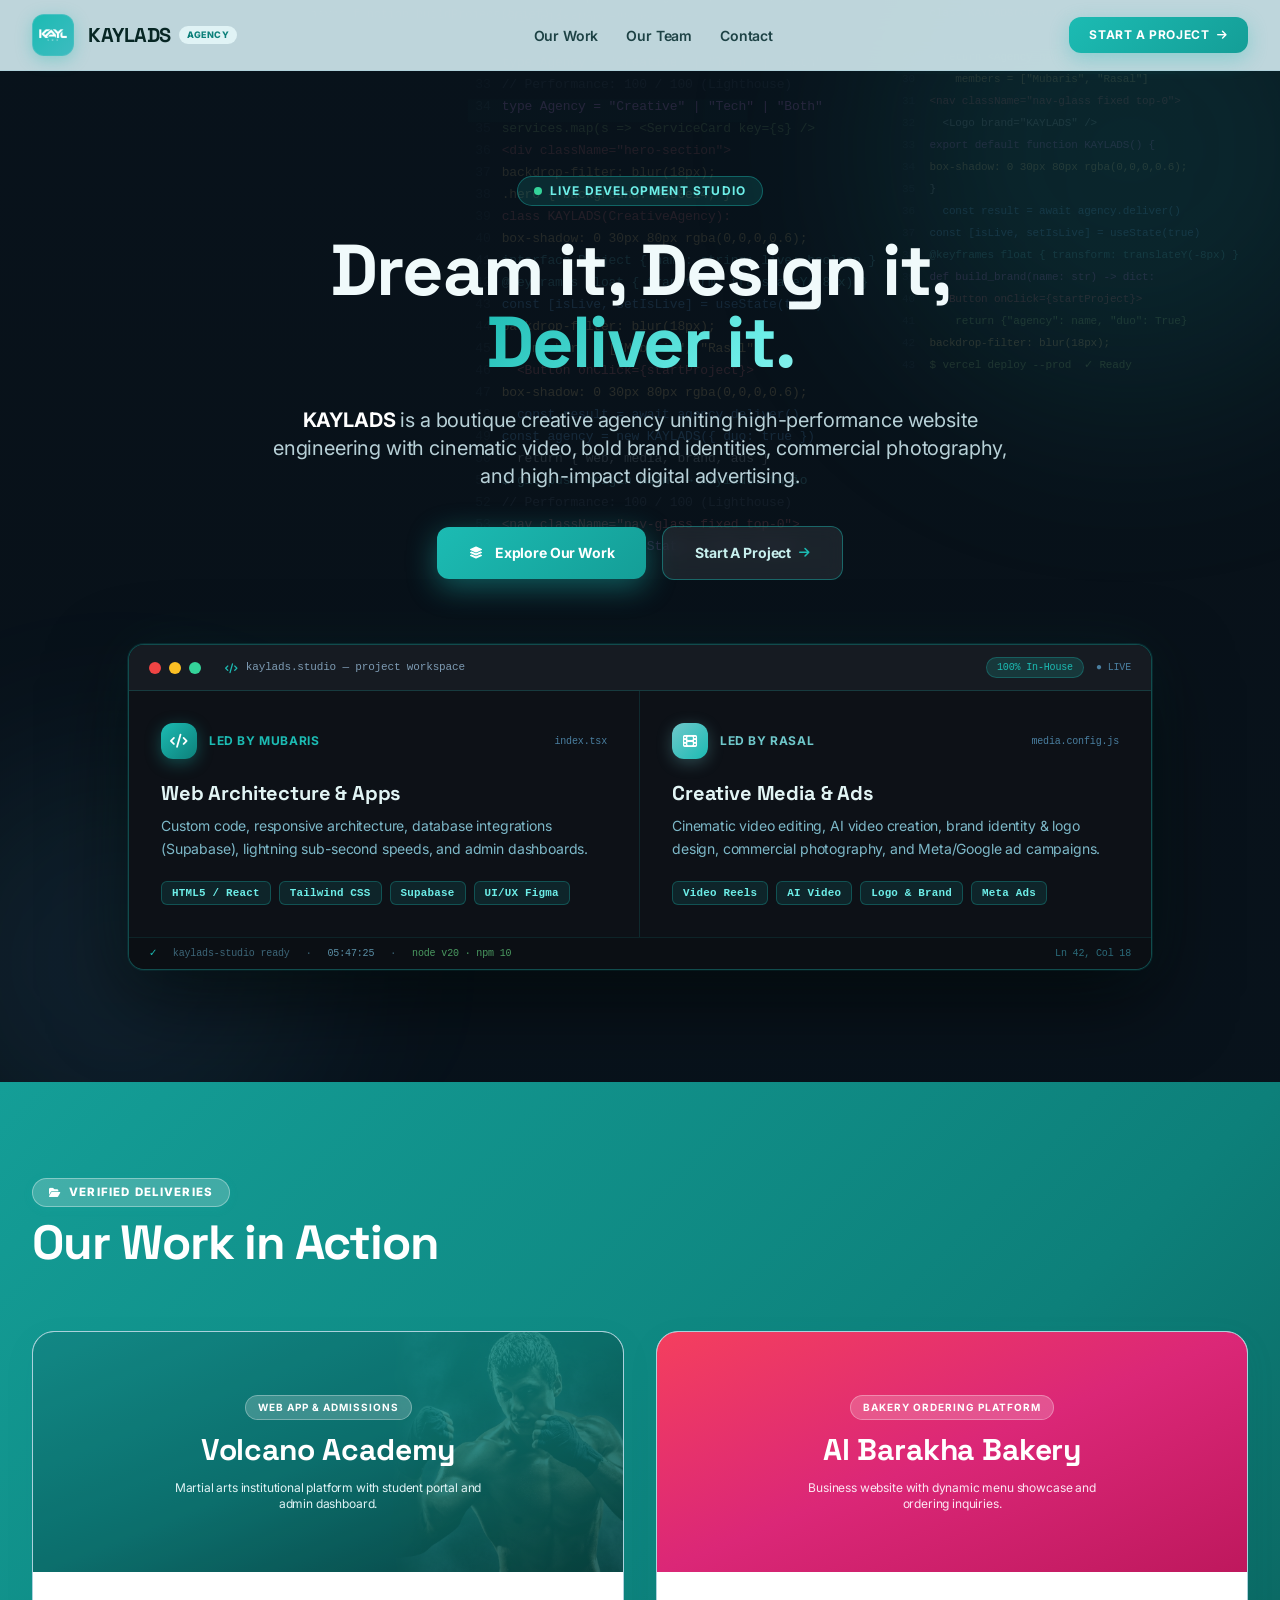
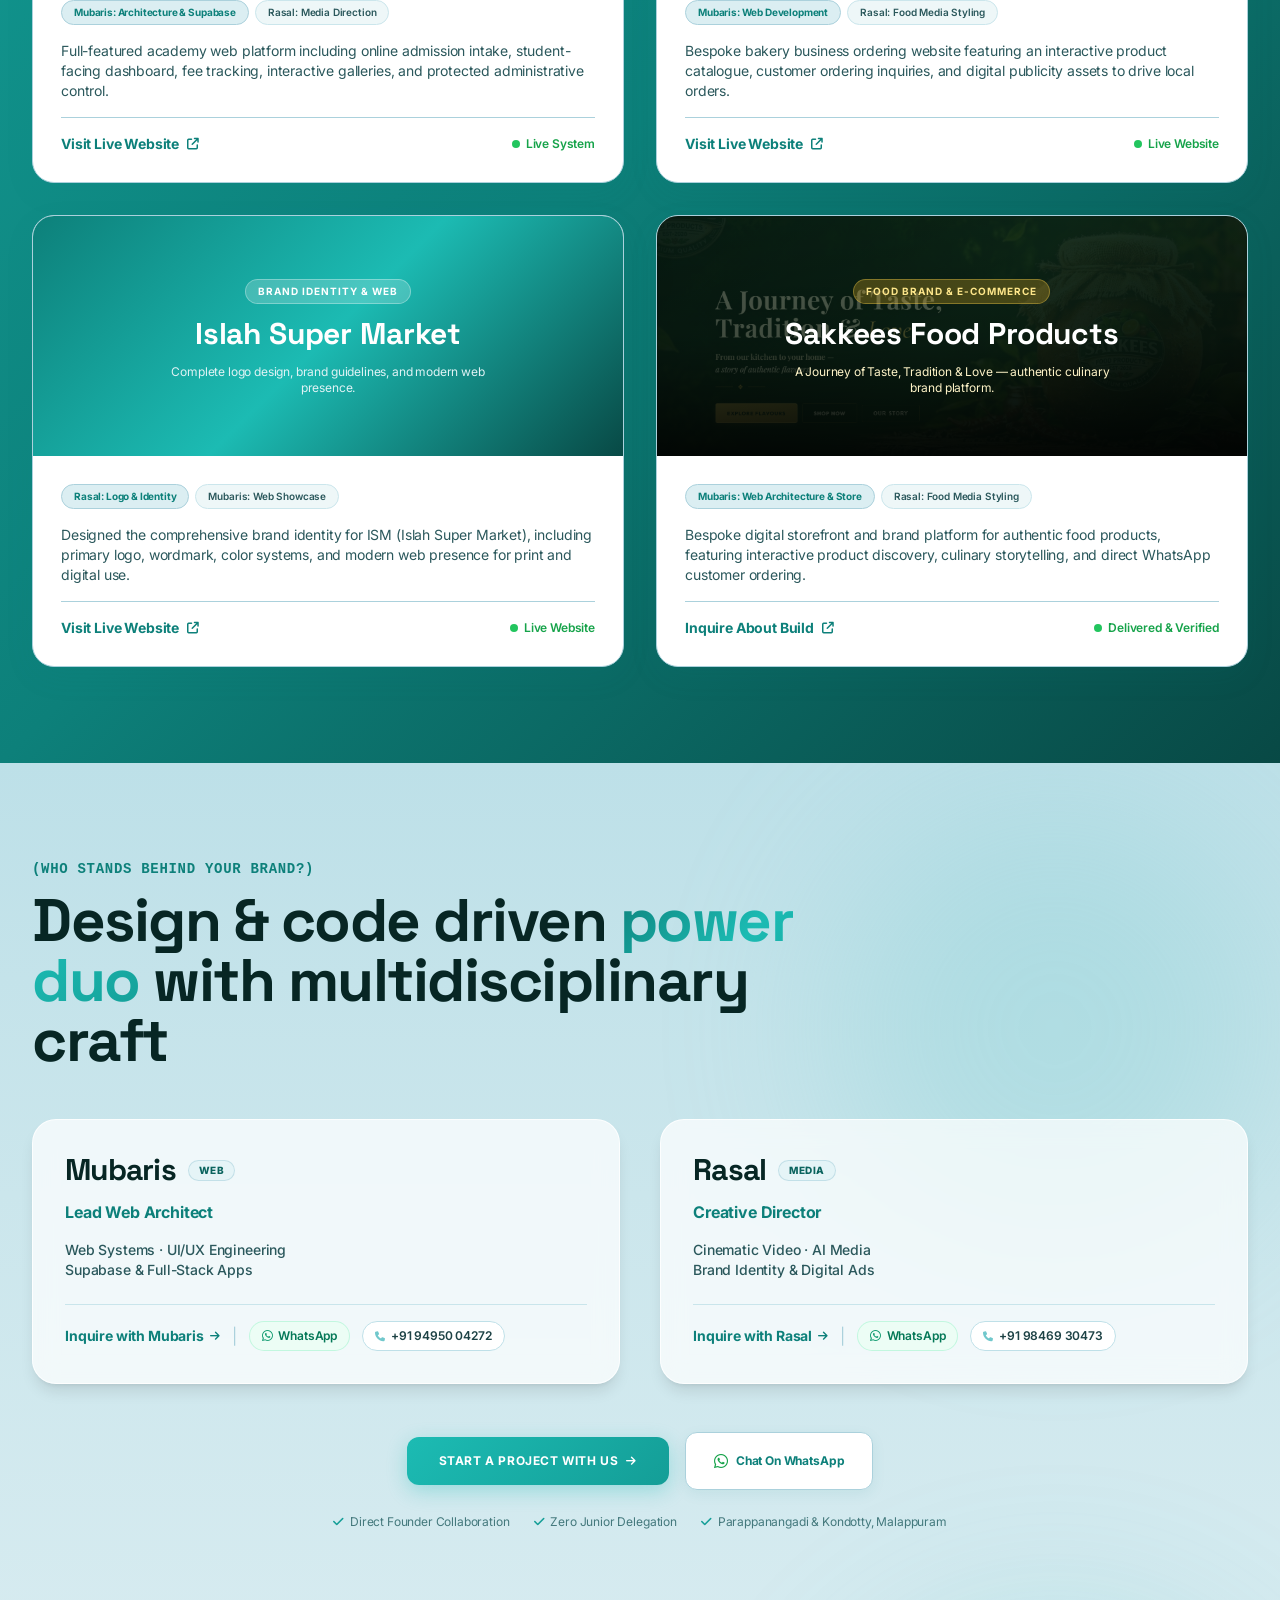
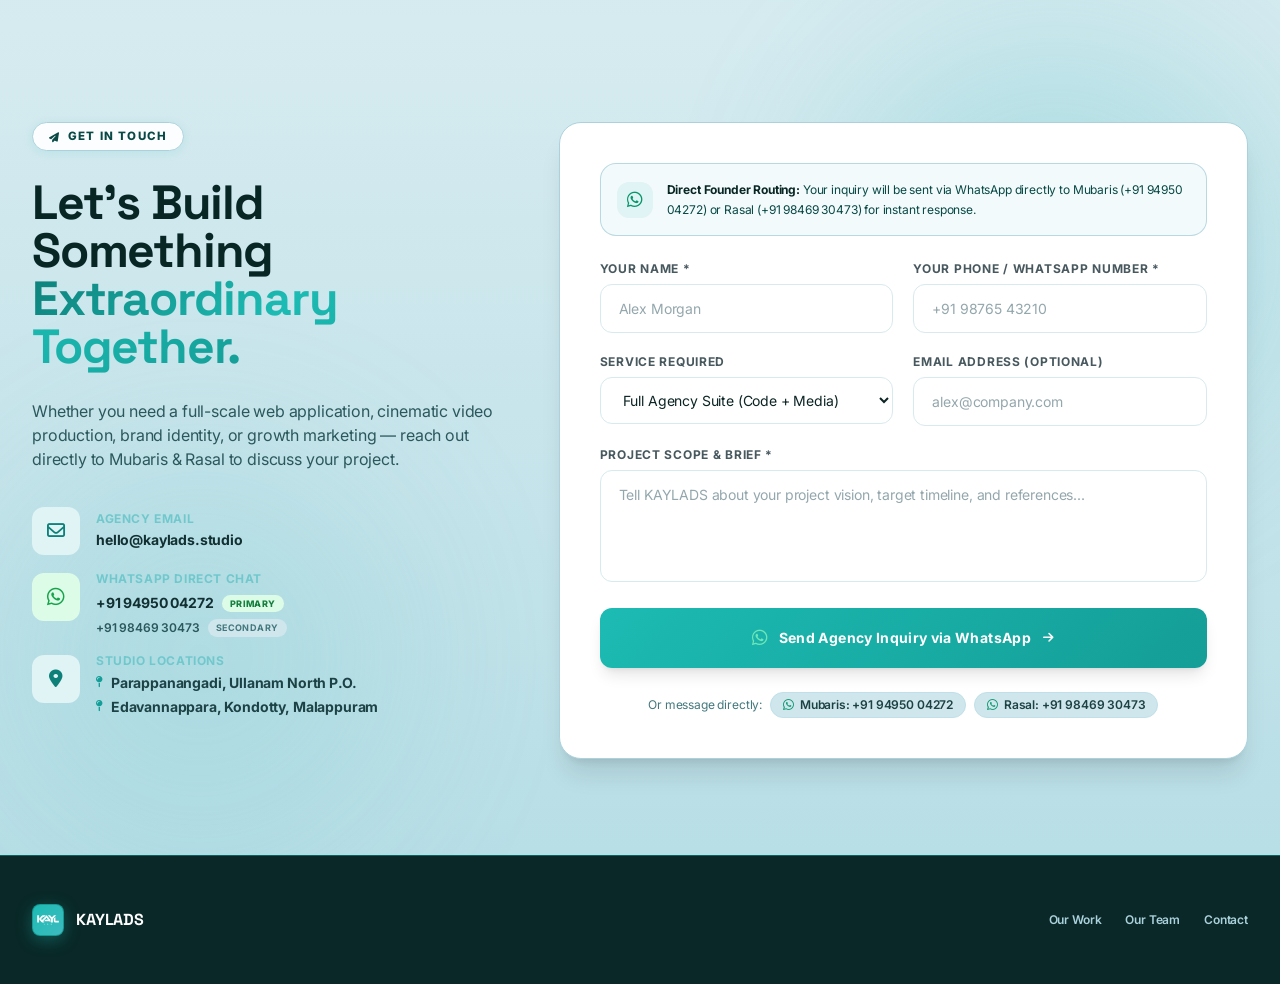
==== commit 1f9e9a94: "fix(admin): prevent deleted projects from reappearing on page refresh with persistent deletion tombs" ====
--- a/index.html
+++ b/index.html
@@ -1230,7 +1230,17 @@
         (async function loadAdminProjects() {
             const STORAGE_KEY = 'kaylads_portfolio_v2';
             const BACKUP_KEY  = 'kaylads_portfolio_backup';
+            const DELETED_KEY = 'kaylads_portfolio_deleted_v2';
             let localProjects = [];
+            let deleted = new Set();
+
+            try {
+                const rawDel = localStorage.getItem(DELETED_KEY);
+                if (rawDel) {
+                    const arr = JSON.parse(rawDel);
+                    if (Array.isArray(arr)) deleted = new Set(arr);
+                }
+            } catch(e) {}
 
             try {
                 const raw = localStorage.getItem(STORAGE_KEY) || localStorage.getItem(BACKUP_KEY);
@@ -1265,6 +1275,7 @@
                 remoteProjects.forEach(p => {
                     if (p && p.title) {
                         const low = p.title.trim().toLowerCase();
+                        if (deleted.has(p.id) || deleted.has(low)) return;
                         if (!hardcodedTitles.has(low) && !seenTitles.has(low)) {
                             dynamicProjects.push(p);
                             seenTitles.add(low);
@@ -1278,6 +1289,7 @@
                 localProjects.forEach(p => {
                     if (p && p.title) {
                         const low = p.title.trim().toLowerCase();
+                        if (deleted.has(p.id) || deleted.has(low)) return;
                         if (!hardcodedTitles.has(low) && !seenTitles.has(low)) {
                             dynamicProjects.push(p);
                             seenTitles.add(low);
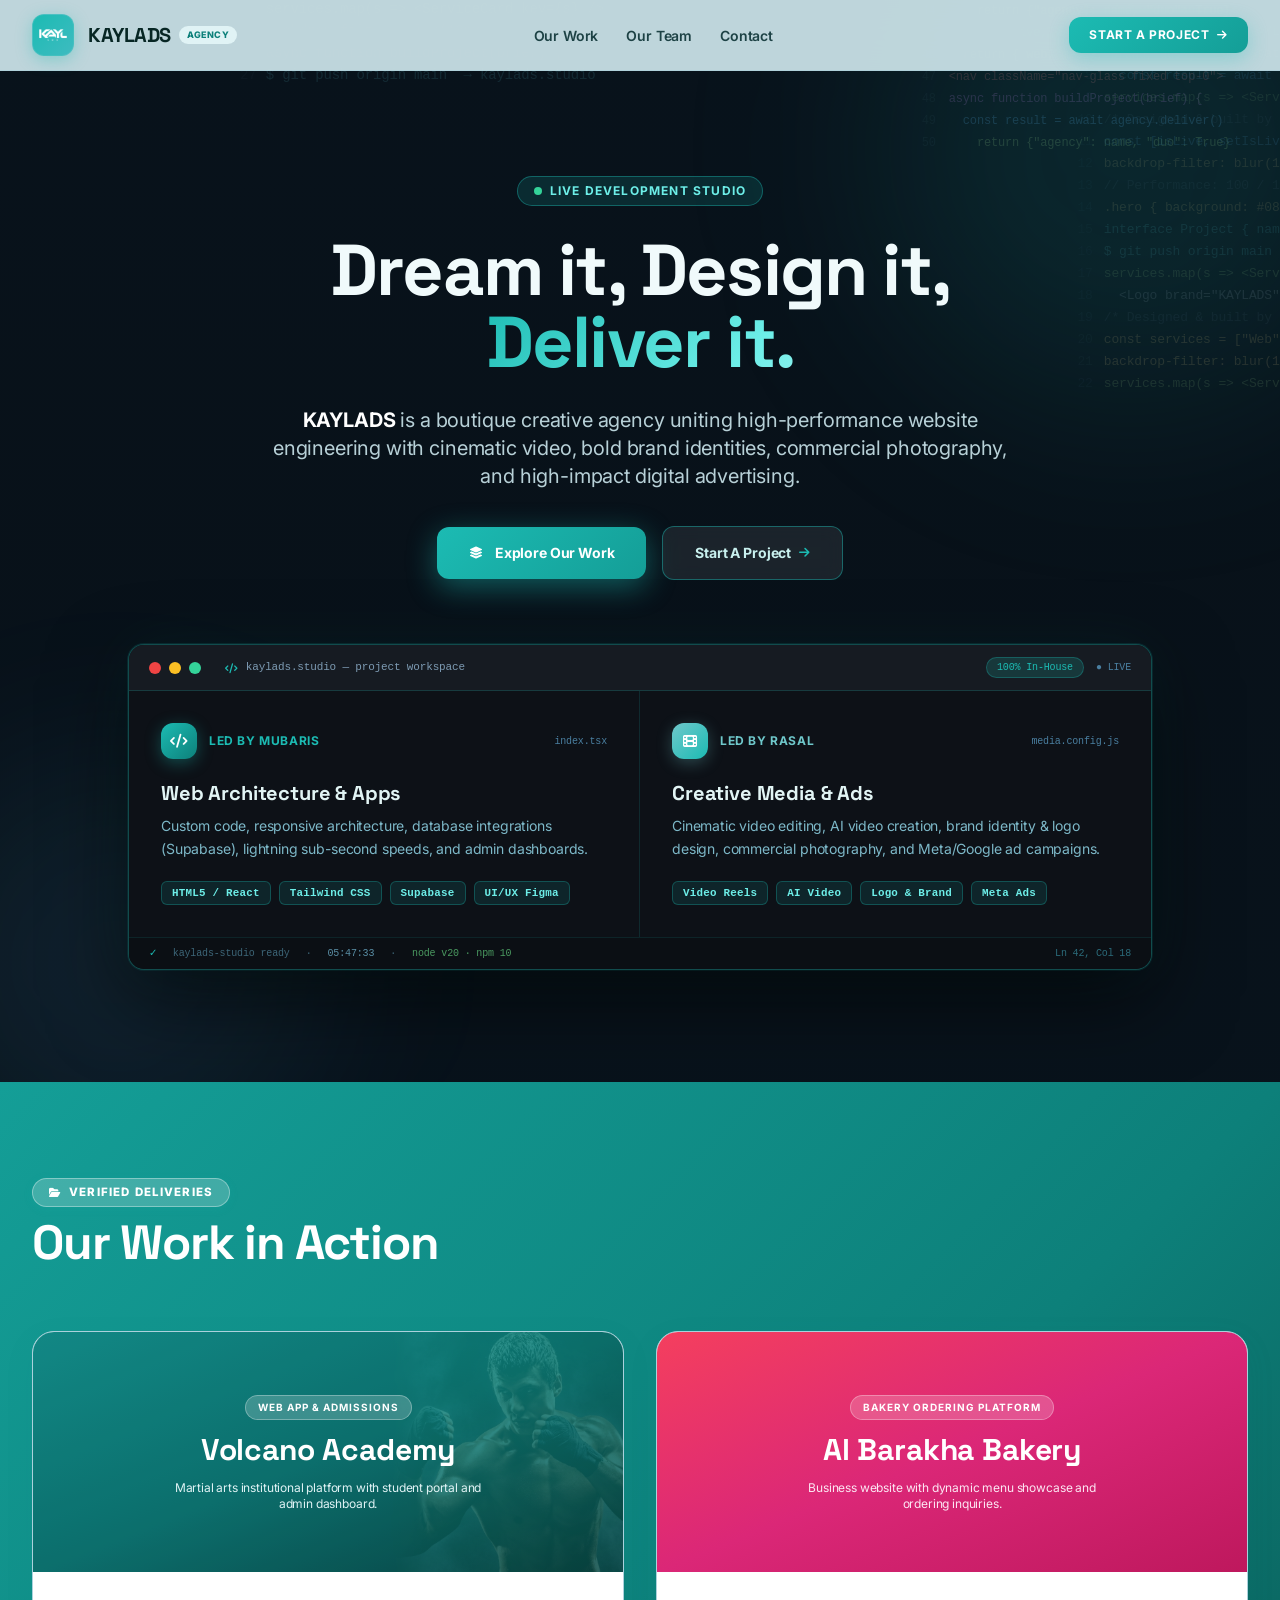
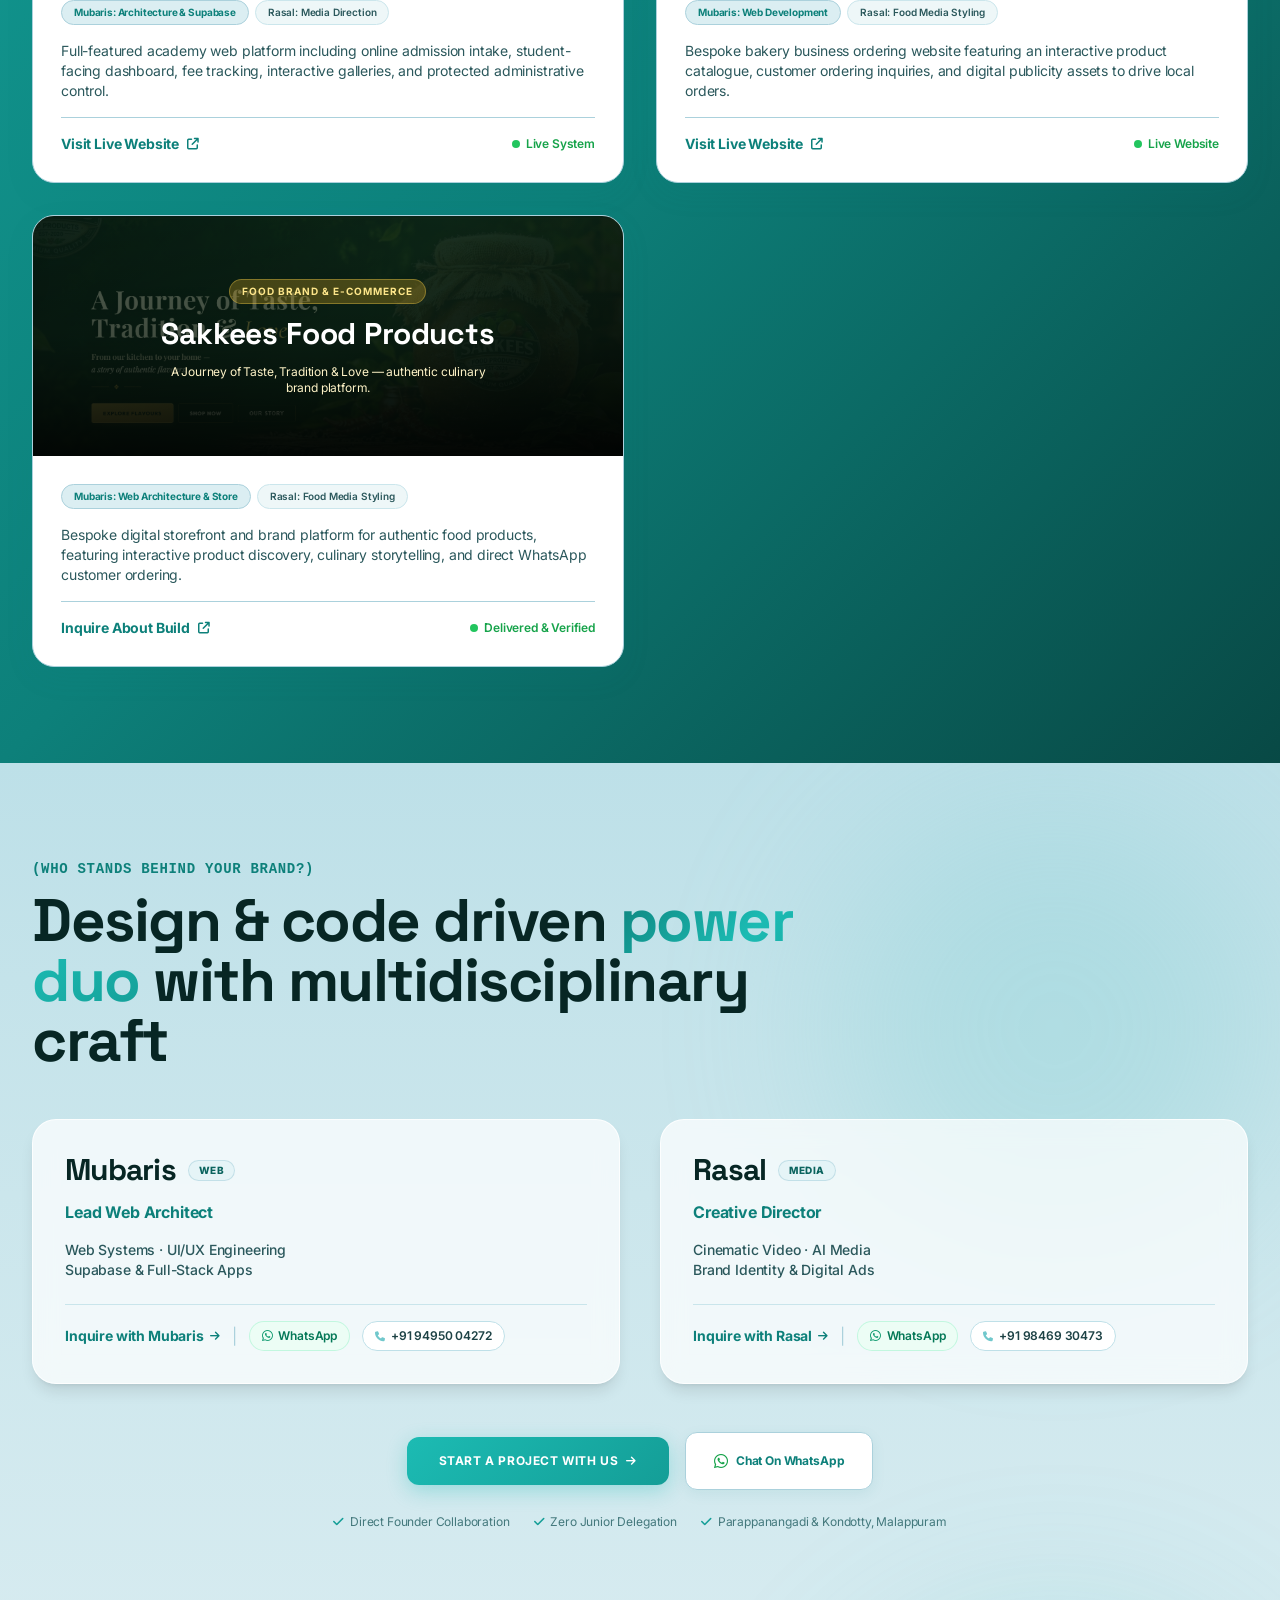
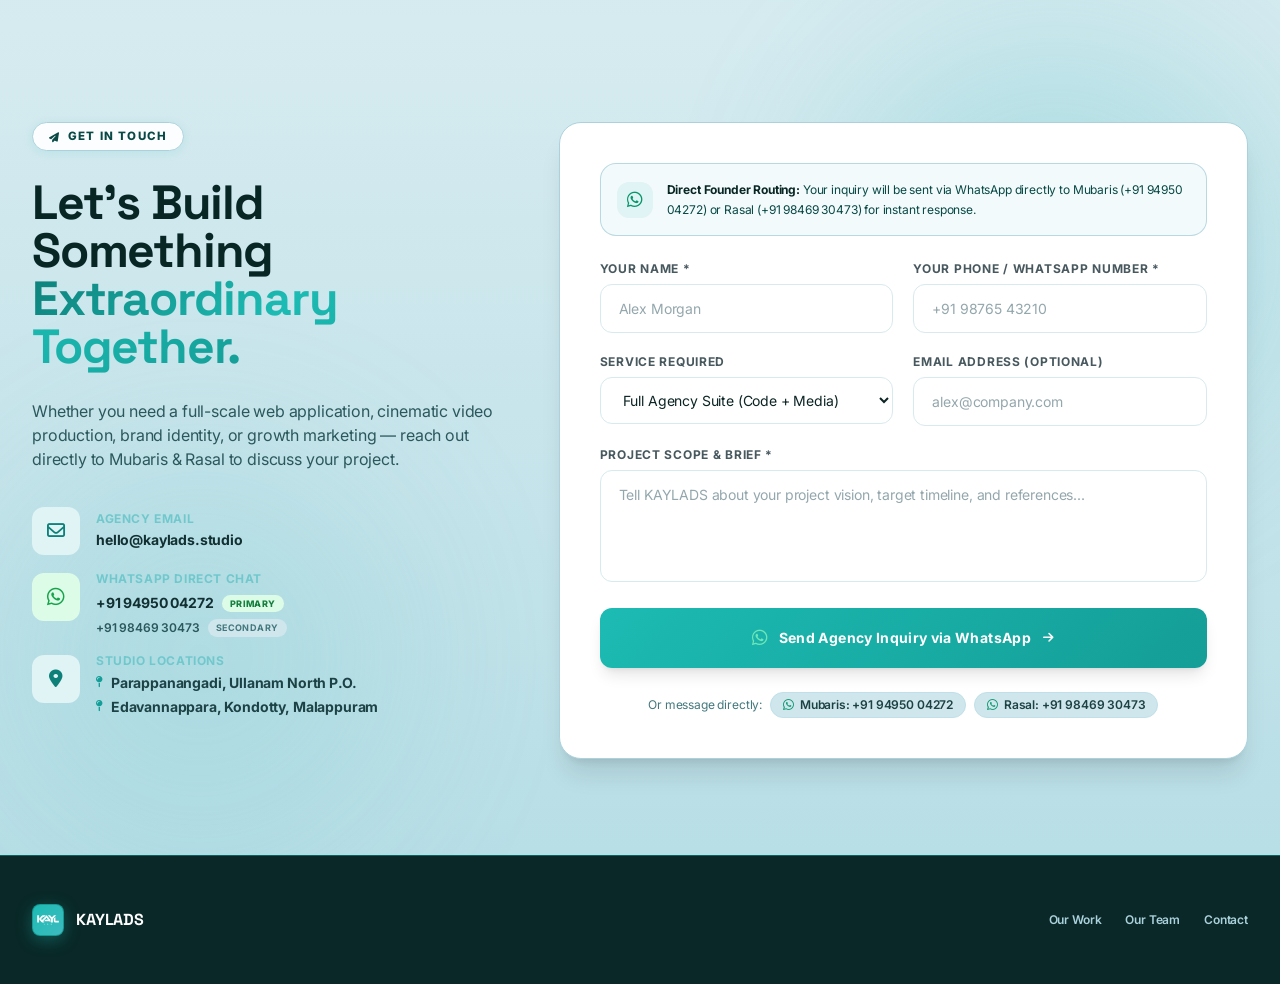
==== commit c63d1472: "fix(website): remove hardcoded Islah Super Market card and sync deletion with admin panel" ====
--- a/index.html
+++ b/index.html
@@ -680,37 +680,7 @@
                     </div>
                 </div>
 
-                <!-- Project 3: Islah Super Market (ISM) -->
-                <div class="agency-card overflow-hidden reveal group">
-                    <a href="https://ism-web-blue.vercel.app" target="_blank" rel="noopener noreferrer" class="block h-60 relative flex items-center justify-center p-6 transition group-hover:brightness-105" style="background: linear-gradient(135deg, #0d807a 0%, #1cbbb3 50%, #084945 100%);">
-                        <div class="relative z-10 text-center space-y-3">
-                            <span class="inline-block px-3 py-1 bg-white/20 border border-white/30 text-white text-[10px] font-bold uppercase tracking-widest rounded-full">Brand Identity &amp; Web</span>
-                            <h3 class="font-display font-bold text-2xl sm:text-3xl text-white">Islah Super Market</h3>
-                            <p class="text-xs text-teal-100 max-w-xs mx-auto">Complete logo design, brand guidelines, and modern web presence.</p>
-                        </div>
-                    </a>
-                    <div class="p-7 space-y-4">
-                        <div class="flex flex-wrap gap-1.5">
-                            <span class="pill-violet text-[10px]">Rasal: Logo &amp; Identity</span>
-                            <span class="pill-slate text-[10px]">Mubaris: Web Showcase</span>
-                        </div>
-                        <p class="text-slate-600 text-xs sm:text-sm leading-relaxed">
-                            Designed the comprehensive brand identity for ISM (Islah Super Market), including primary logo, wordmark, color systems, and modern web presence for print and digital use.
-                        </p>
-                        <div class="flex items-center justify-between pt-4 border-t border-violet-200">
-                            <a href="https://ism-web-blue.vercel.app" target="_blank" rel="noopener noreferrer" class="text-sm font-bold text-violet-700 hover:text-violet-900 flex items-center gap-2 transition">
-                                <span>Visit Live Website</span>
-                                <i class="fa-solid fa-arrow-up-right-from-square text-xs"></i>
-                            </a>
-                            <span class="text-xs text-green-600 font-semibold flex items-center gap-1.5">
-                                <span class="w-2 h-2 rounded-full bg-green-500 animate-pulse inline-block"></span>
-                                Live Website
-                            </span>
-                        </div>
-                    </div>
-                </div>
-
-                <!-- Project 4: Sakkees Food Products -->
+                <!-- Project 3: Sakkees Food Products -->
                 <div class="agency-card overflow-hidden reveal group">
                     <div class="block h-60 relative flex items-center justify-center p-6 transition group-hover:brightness-105 overflow-hidden" style="background: linear-gradient(135deg, #0c2b1e 0%, #17422a 50%, #081c13 100%);">
                         <div class="absolute inset-0 bg-cover bg-center opacity-40 transition-transform duration-500 group-hover:scale-105" style="background-image: url('sakkees-banner.png');"></div>
@@ -1263,9 +1233,22 @@
             const hardcodedTitles = new Set([
                 'volcano academy',
                 'al barakha bakery',
-                'islah super market',
                 'sakkees food products'
             ]);
+
+            // Real-time deletion sync: remove any existing card from grid if it was deleted in admin
+            if (deleted.size > 0) {
+                const existingCards = document.querySelectorAll('#projectsGrid .agency-card');
+                existingCards.forEach(card => {
+                    const titleEl = card.querySelector('h3');
+                    if (titleEl) {
+                        const low = titleEl.textContent.trim().toLowerCase();
+                        if (deleted.has(low) || deleted.has('proj-ism')) {
+                            card.remove();
+                        }
+                    }
+                });
+            }
 
             const dynamicProjects = [];
             const seenTitles = new Set();
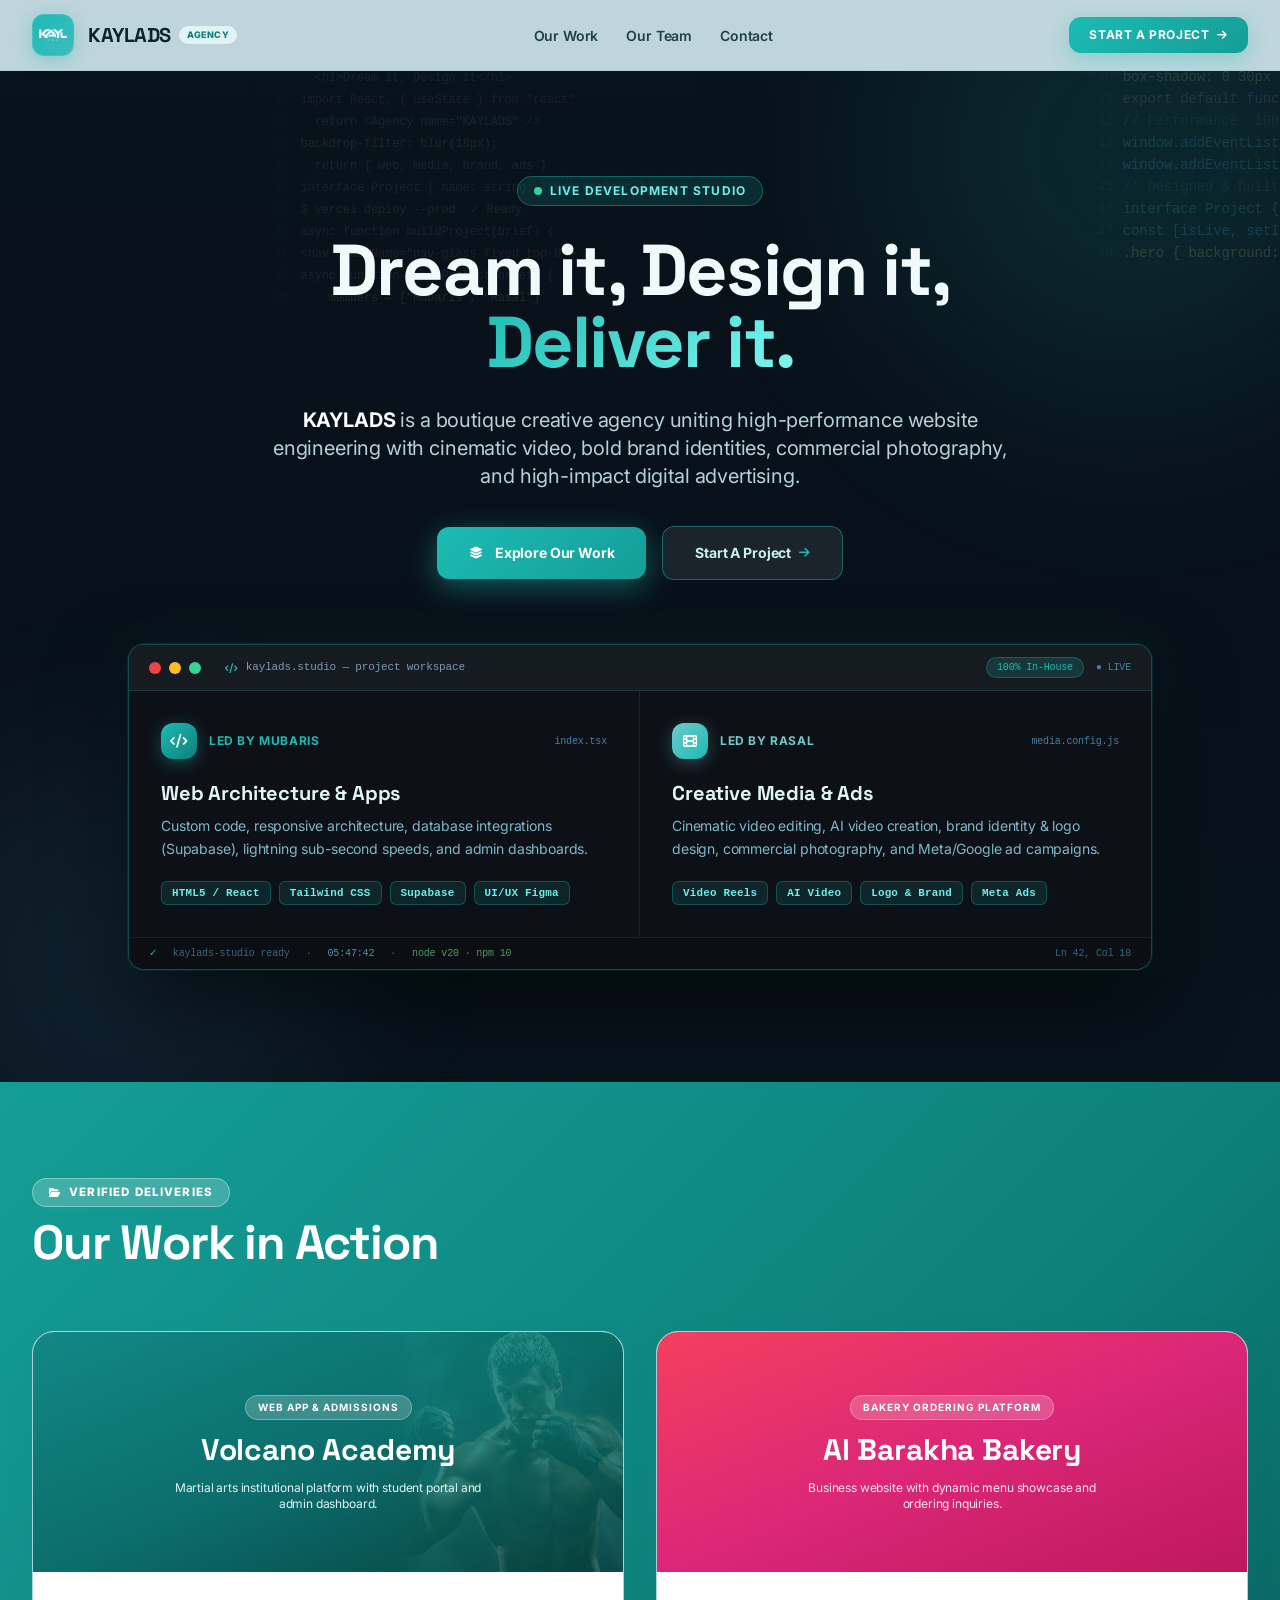
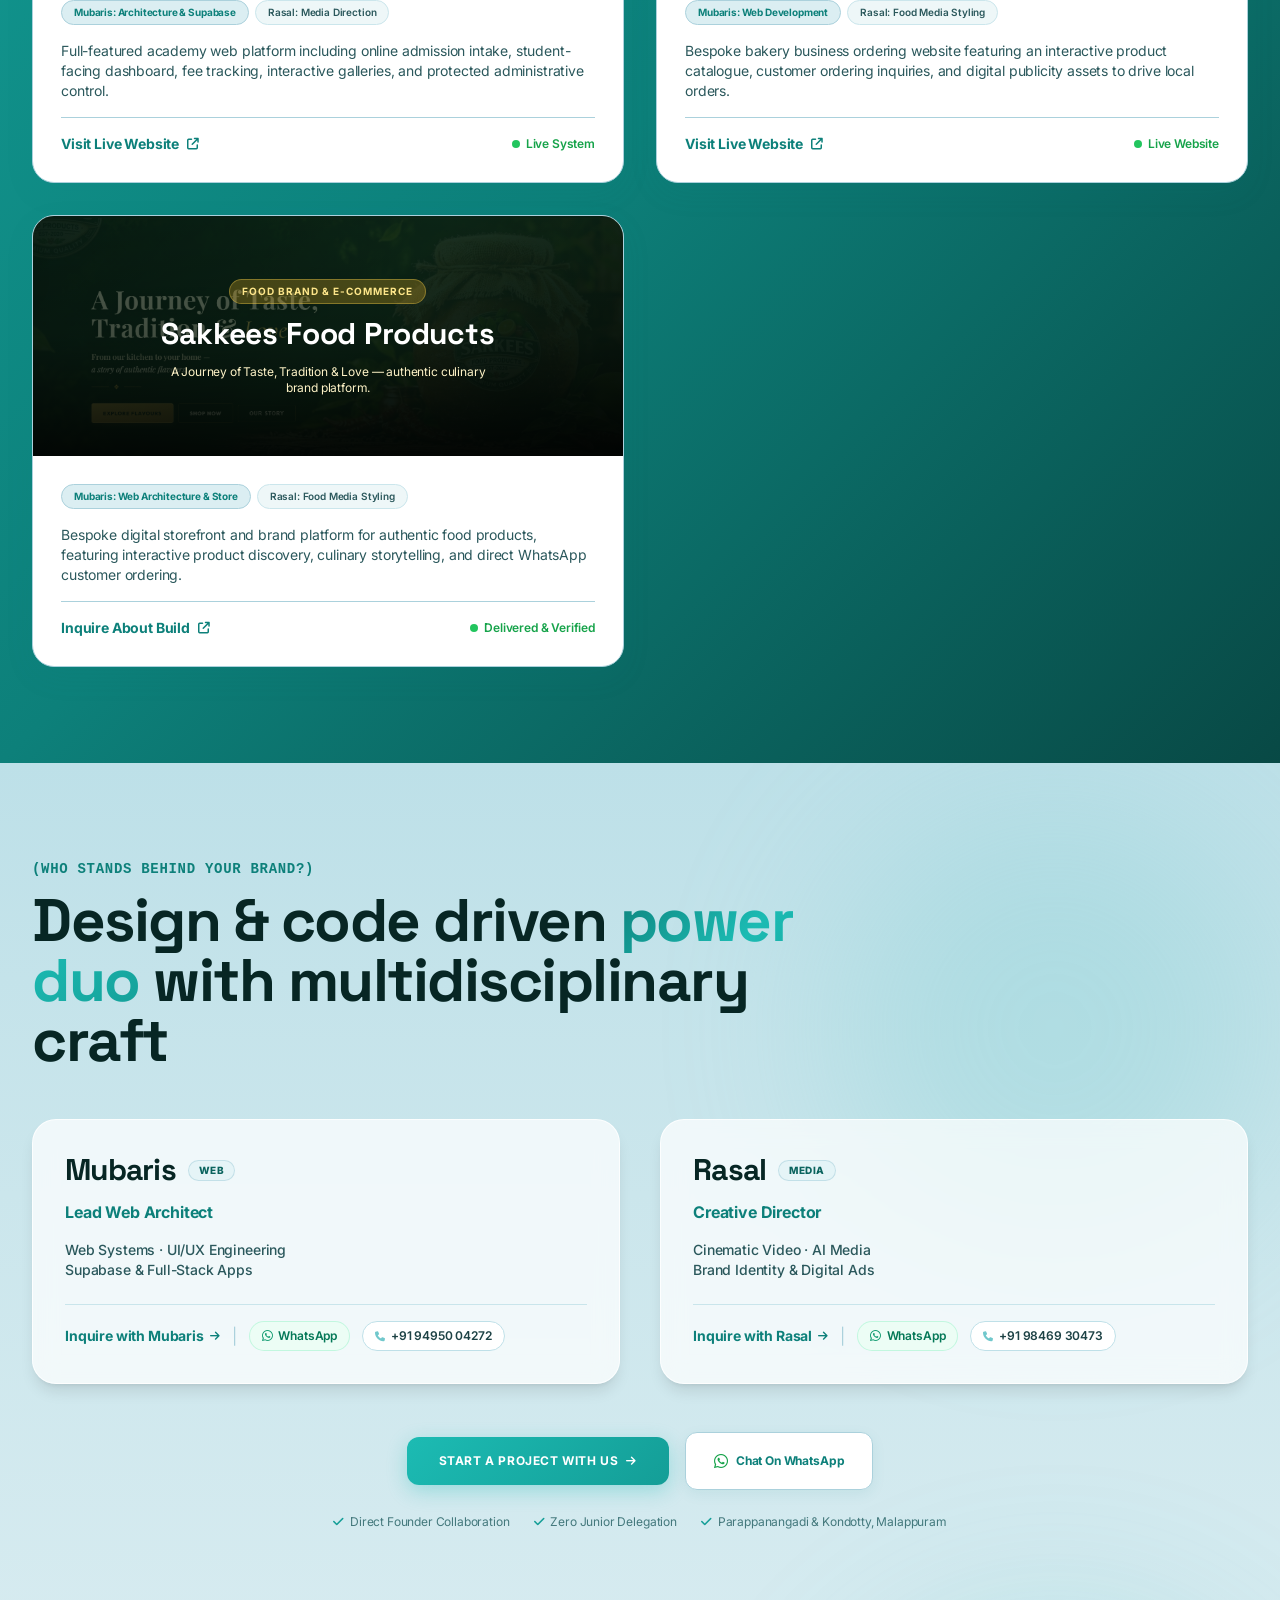
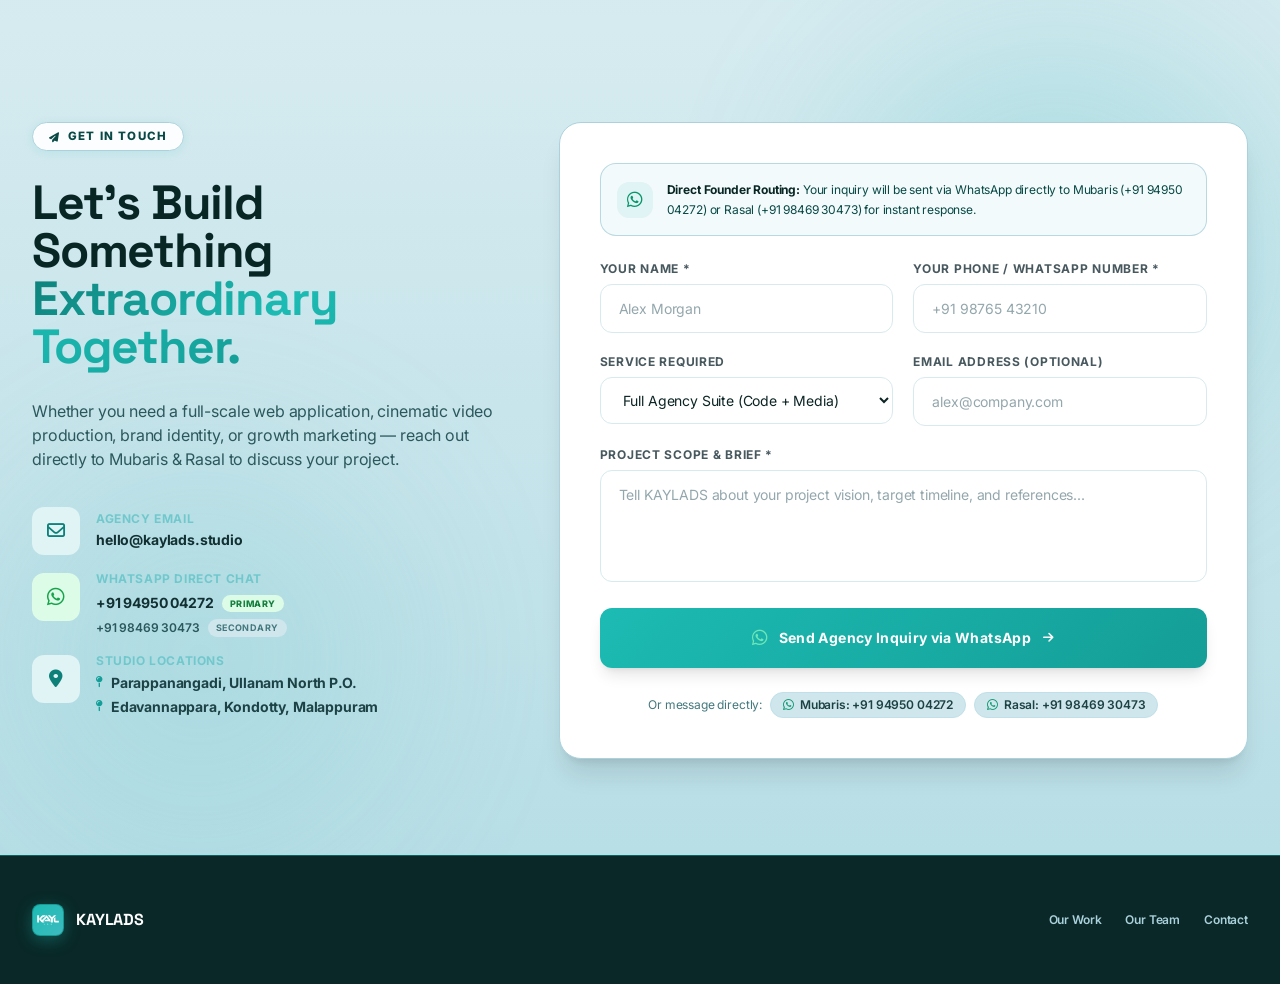
==== commit 3fa95a1e: "fix(website): hardcoded project cards are now permanent and never removed by deletion tombstone" ====
--- a/index.html
+++ b/index.html
@@ -1229,26 +1229,15 @@
                 console.warn('Remote projects fetch notice:', e);
             }
 
-            // Built-in hardcoded projects in index.html to avoid duplicates
+            // Built-in hardcoded projects in index.html — these are permanent and must NEVER be removed by deletion sync
             const hardcodedTitles = new Set([
                 'volcano academy',
                 'al barakha bakery',
                 'sakkees food products'
             ]);
 
-            // Real-time deletion sync: remove any existing card from grid if it was deleted in admin
-            if (deleted.size > 0) {
-                const existingCards = document.querySelectorAll('#projectsGrid .agency-card');
-                existingCards.forEach(card => {
-                    const titleEl = card.querySelector('h3');
-                    if (titleEl) {
-                        const low = titleEl.textContent.trim().toLowerCase();
-                        if (deleted.has(low) || deleted.has('proj-ism')) {
-                            card.remove();
-                        }
-                    }
-                });
-            }
+            // The deletion tombstone only applies to DYNAMICALLY added projects (from admin localStorage/JSON)
+            // Hardcoded cards in the HTML are permanent — they are removed from the code only, never by the tombstone
 
             const dynamicProjects = [];
             const seenTitles = new Set();
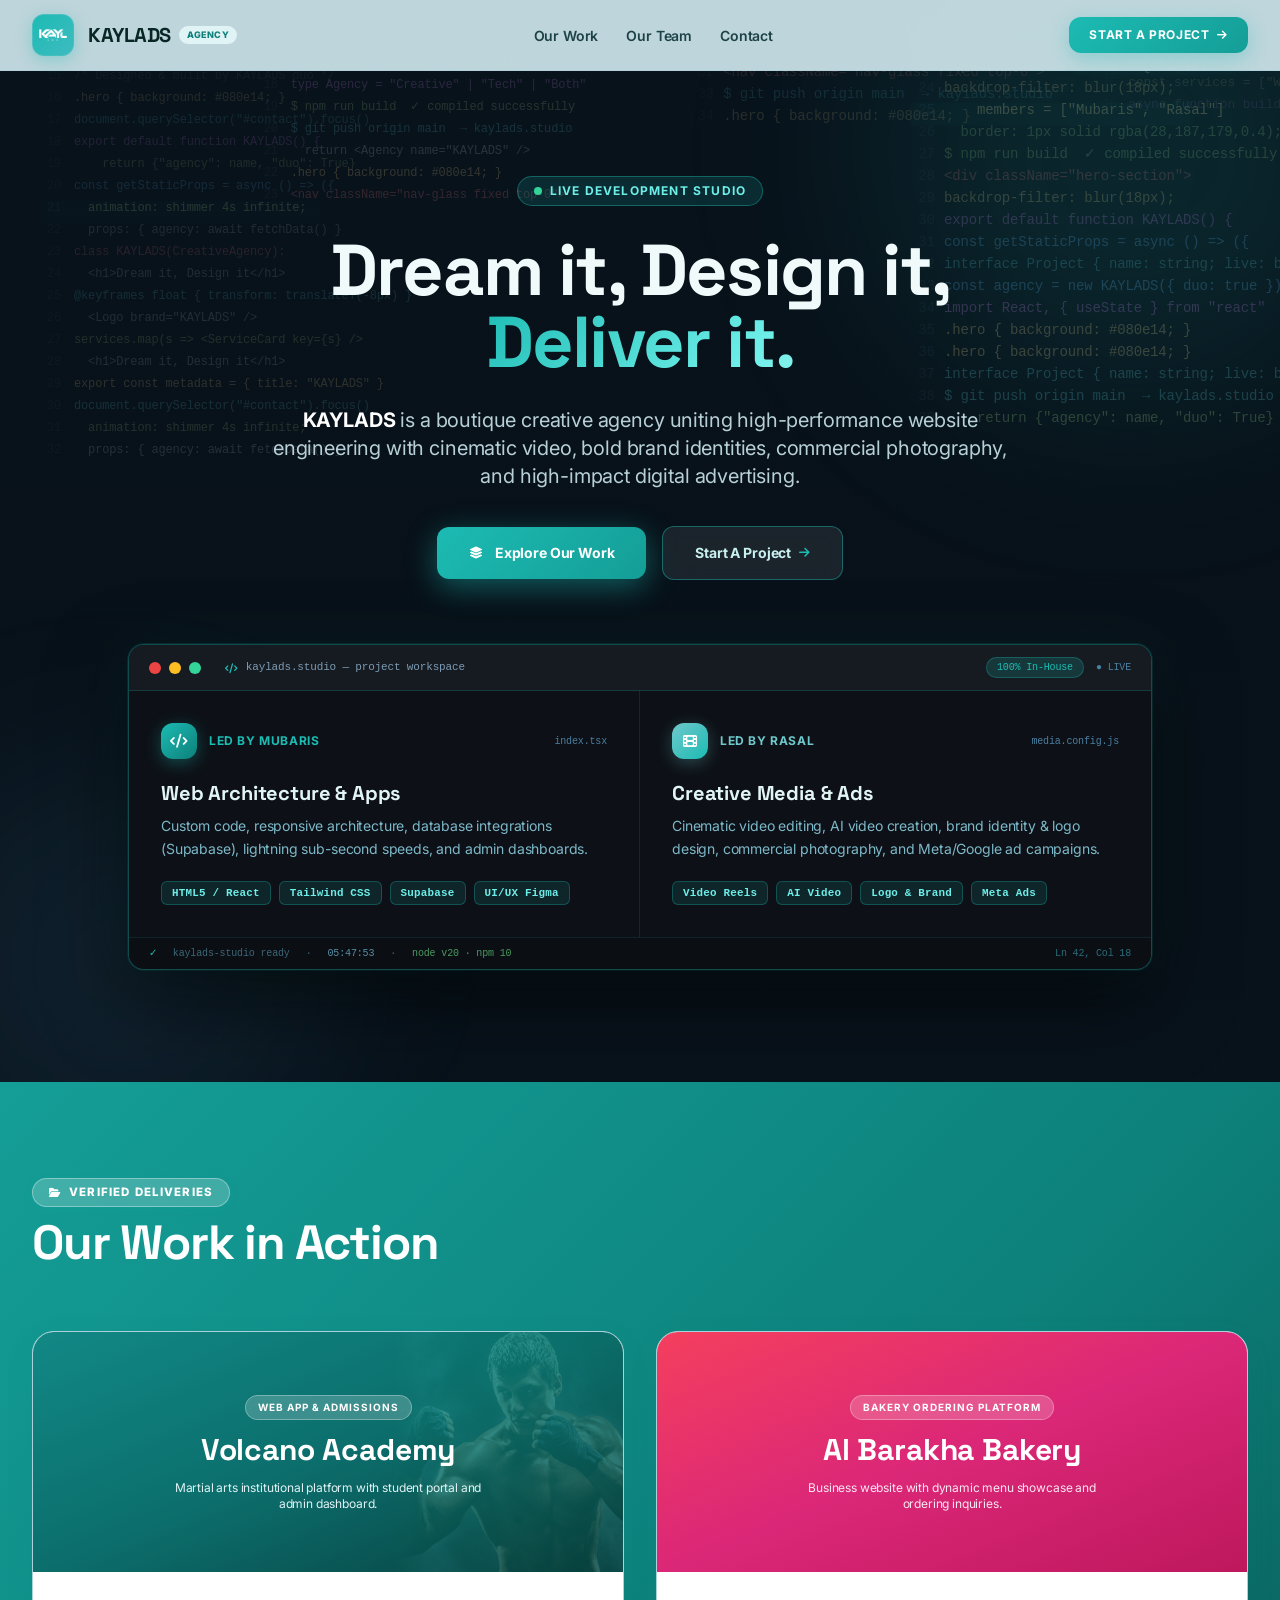
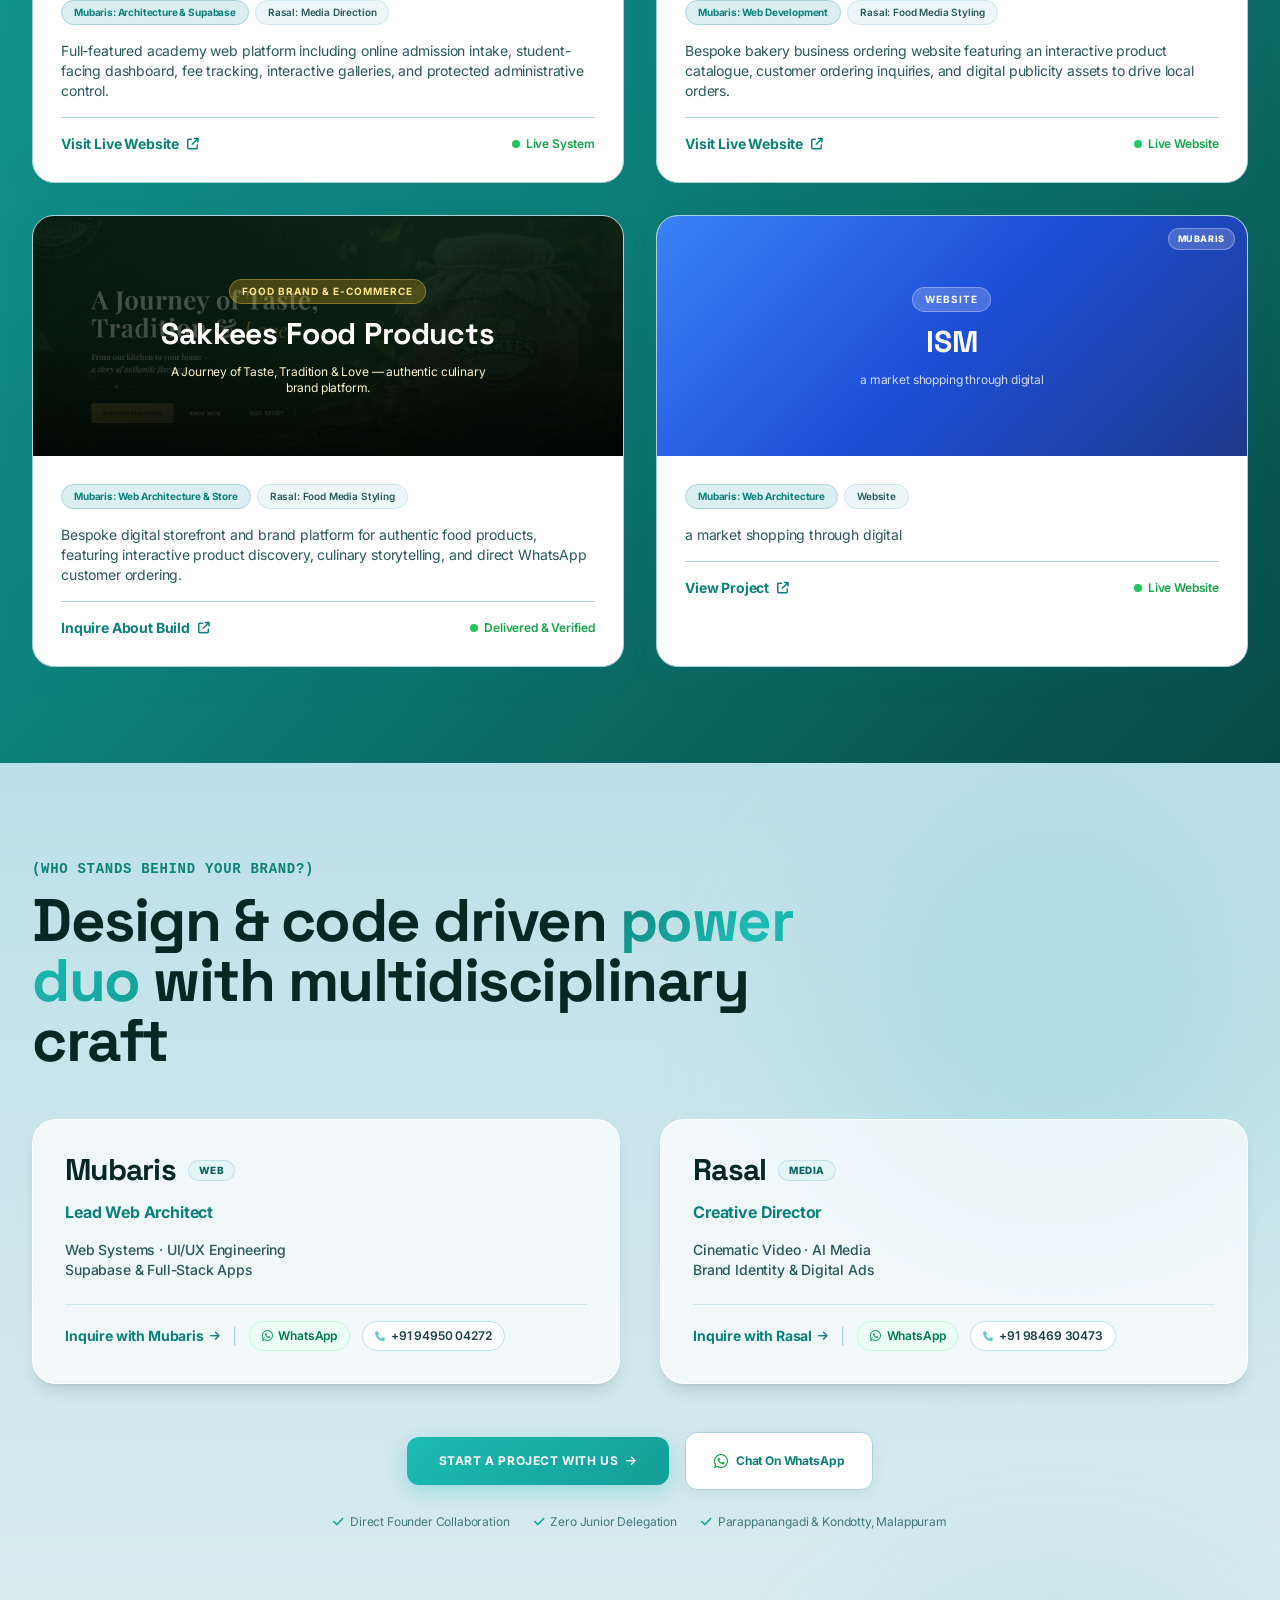
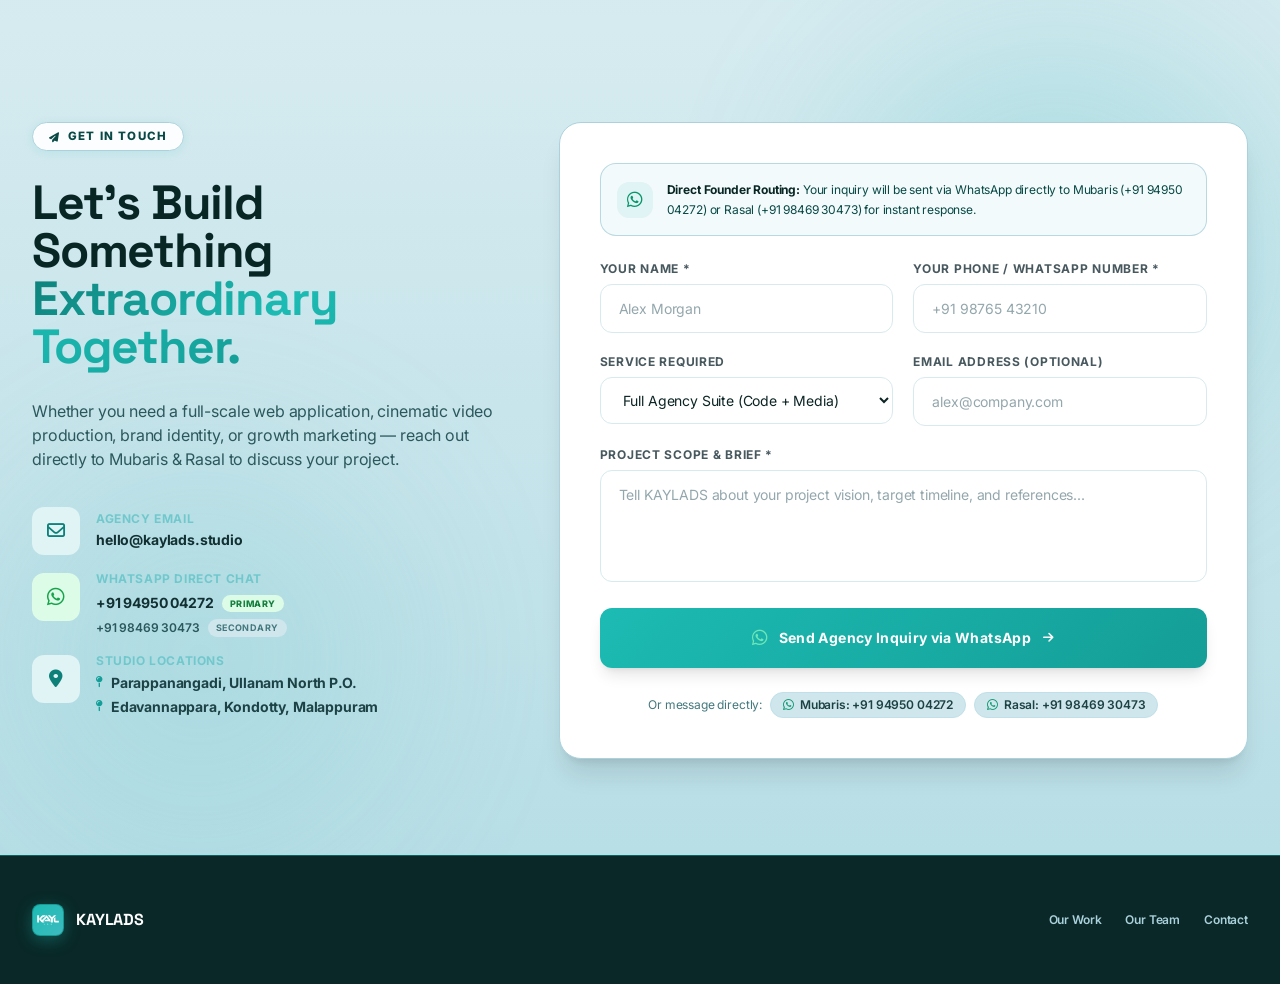
==== commit b13c718f: "fix(sync): synchronize all 4 projects and auto-heal stale tombstones without manual console commands" ====
--- a/index.html
+++ b/index.html
@@ -1208,7 +1208,15 @@
                 const rawDel = localStorage.getItem(DELETED_KEY);
                 if (rawDel) {
                     const arr = JSON.parse(rawDel);
-                    if (Array.isArray(arr)) deleted = new Set(arr);
+                    if (Array.isArray(arr)) {
+                        // Self-healing: Never block active official projects
+                        const protectedKeys = new Set(['ism', 'proj-ism-web', 'volcano academy', 'proj-volcano', 'al barakha bakery', 'proj-albarakha', 'sakkees food products', 'proj-sakkees']);
+                        const filtered = arr.filter(k => !protectedKeys.has(String(k).trim().toLowerCase()));
+                        if (filtered.length !== arr.length) {
+                            localStorage.setItem(DELETED_KEY, JSON.stringify(filtered));
+                        }
+                        deleted = new Set(filtered);
+                    }
                 }
             } catch(e) {}
 
